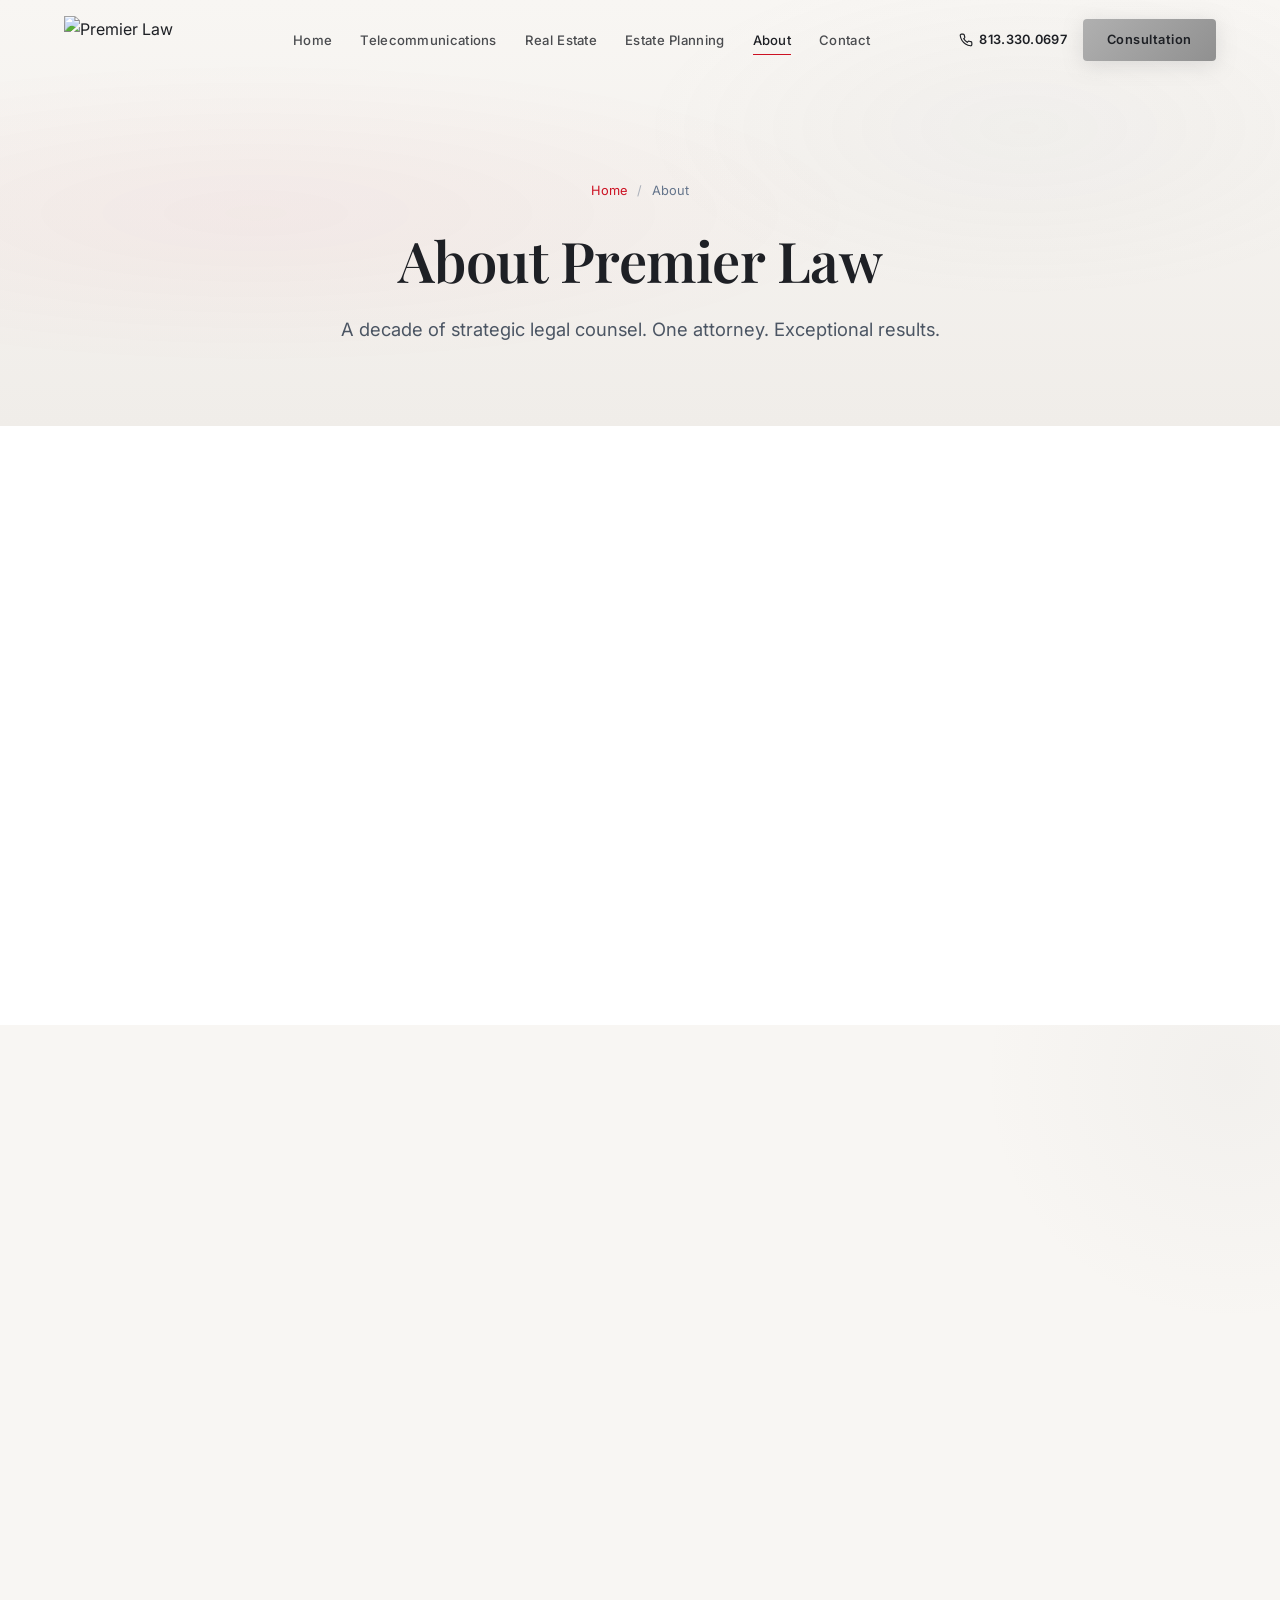
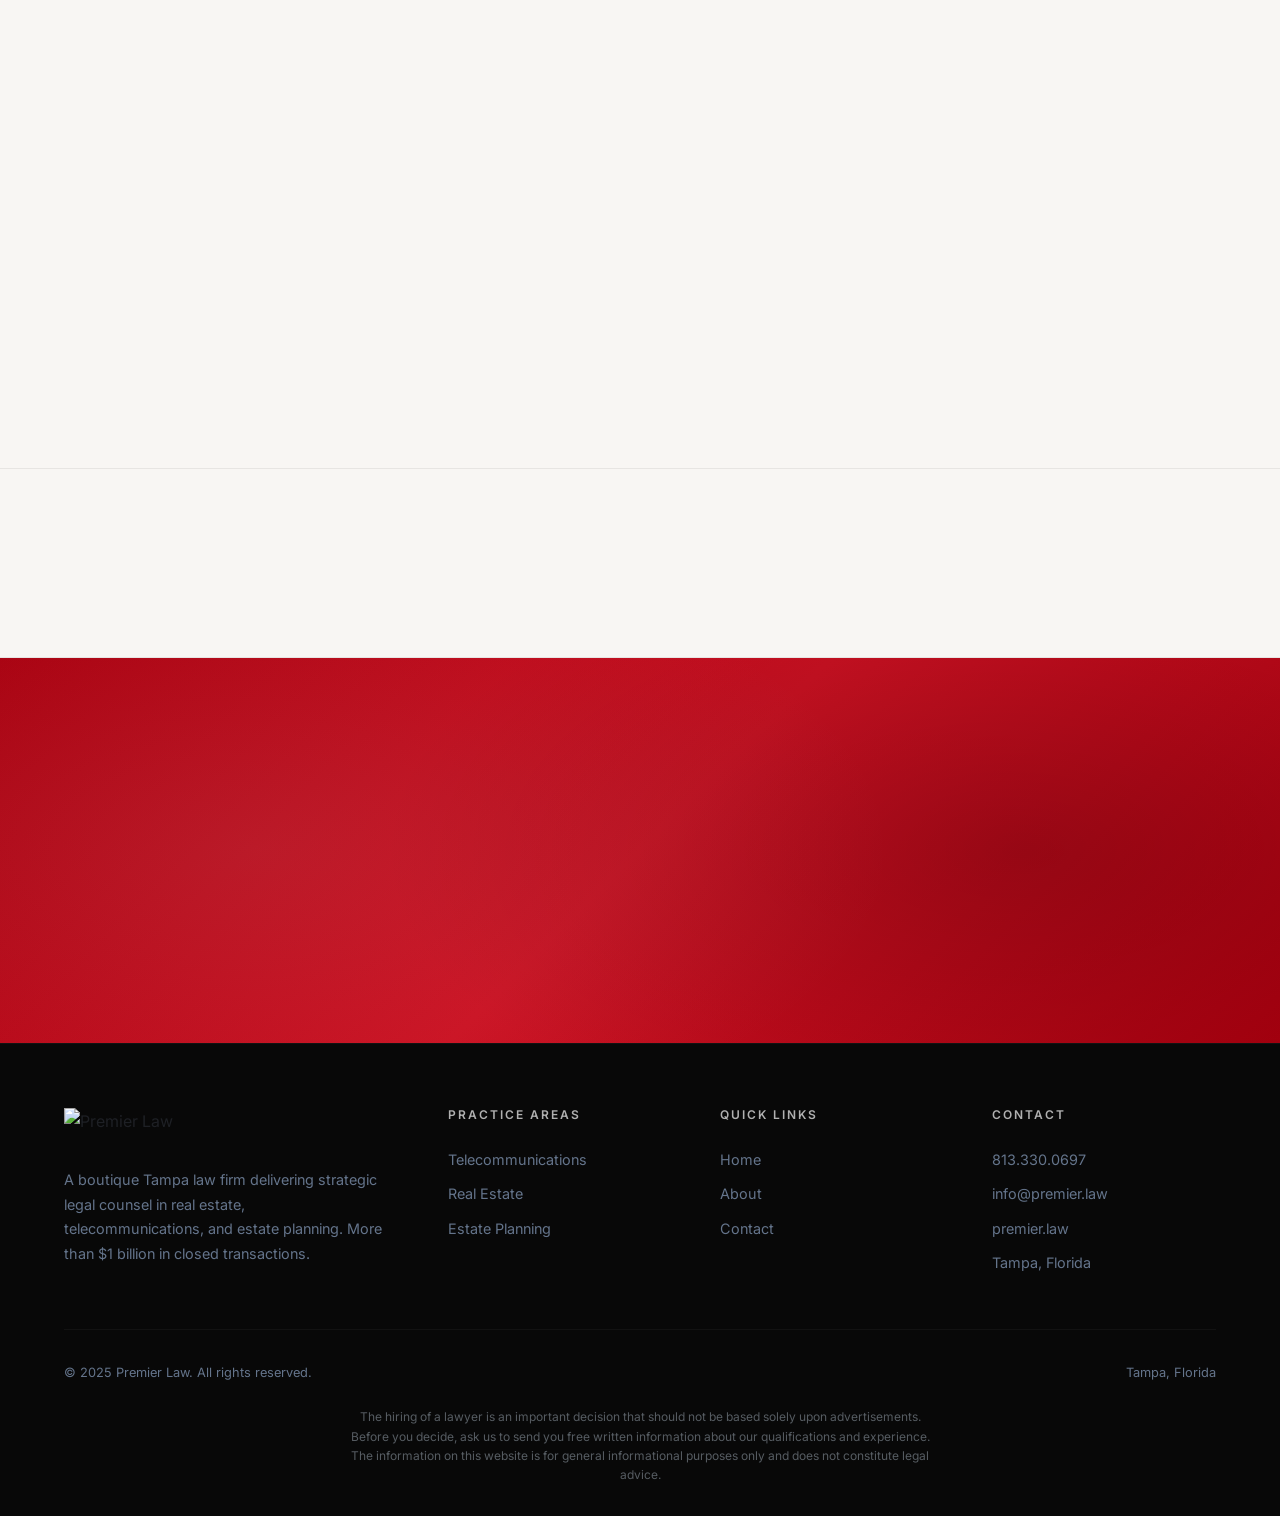
==== about.html @ 0a39a59e "Fix logo transparency + mobile optimization - Swap header logo to transparent PNG (premier-law-locku" ====
<!DOCTYPE html>
<html lang="en" class="no-js">
<head>
<meta charset="UTF-8">
<meta name="viewport" content="width=device-width, initial-scale=1.0">
<title>About Premier Law | Derek A. Carrillo, Tampa Attorney</title>
<meta name="description" content="Learn about Premier Law and founder Derek A. Carrillo. Founded in 2015, the boutique Tampa law firm has guided $1B+ in closed transactions in real estate, telecom, and estate planning.">
<meta name="keywords" content="Derek Carrillo attorney, Premier Law, Tampa law firm, about Premier Law, telecom attorney Florida, real estate lawyer Tampa">
<meta name="author" content="Premier Law">
<meta property="og:title" content="About Premier Law | Derek A. Carrillo">
<meta property="og:description" content="Learn about Premier Law and founder Derek A. Carrillo. Founded in 2015, the boutique Tampa law firm has guided $1B+ in closed transactions.">
<meta property="og:image" content="assets/premier-law-lockup-white.png">
<meta property="og:url" content="https://premier.law/about">
<meta property="og:type" content="website">
<meta name="twitter:card" content="summary_large_image">
<link rel="canonical" href="https://premier.law/about">

<script type="application/ld+json">
{
  "@context": "https://schema.org",
  "@type": "Person",
  "name": "Derek A. Carrillo",
  "jobTitle": "Founder & CEO",
  "worksFor": {
    "@type": "LegalService",
    "name": "Premier Law"
  },
  "knowsAbout": ["Real Estate Law", "Telecommunications Law", "Estate Planning"],
  "address": {
    "@type": "PostalAddress",
    "addressLocality": "Tampa",
    "addressRegion": "FL"
  }
}
</script>

<script type="application/ld+json">
{
  "@context": "https://schema.org",
  "@type": ["Attorney", "LegalService"],
  "name": "Premier Law",
  "founder": {
    "@type": "Person",
    "name": "Derek A. Carrillo",
    "jobTitle": "Founder & CEO"
  },
  "foundingDate": "2015",
  "url": "https://premier.law",
  "telephone": "+1-813-330-0697",
  "email": "info@premier.law",
  "address": {
    "@type": "PostalAddress",
    "addressLocality": "Tampa",
    "addressRegion": "FL",
    "postalCode": "33602",
    "addressCountry": "US"
  },
  "description": "Boutique Tampa law firm specializing in real estate, telecommunications, and estate planning with $1B+ in closed transactions.",
  "knowsAbout": ["Real Estate Law", "Telecommunications Law", "Estate Planning"],
  "image": "assets/premier-law-lockup-white.png"
}
</script>

<script type="application/ld+json">
{
  "@context": "https://schema.org",
  "@type": "BreadcrumbList",
  "itemListElement": [
    {
      "@type": "ListItem",
      "position": 1,
      "name": "Home",
      "item": "https://premier.law"
    },
    {
      "@type": "ListItem",
      "position": 2,
      "name": "About",
      "item": "https://premier.law/about"
    }
  ]
}
</script>

<link rel="preconnect" href="https://fonts.googleapis.com">
<link rel="preconnect" href="https://fonts.gstatic.com" crossorigin>
<link href="https://fonts.googleapis.com/css2?family=Playfair+Display:ital,wght@0,400;0,500;0,600;0,700;0,800;1,400;1,500&family=Inter:wght@300;400;500;600;700&display=swap" rel="stylesheet">

<link rel="stylesheet" href="styles.css">

<noscript><style>.reveal { opacity: 1; transform: none; }</style></noscript>
</head>

<body>
<script>document.documentElement.classList.remove('no-js');</script>

<!-- ============================================
     HEADER
     ============================================ -->
<header class="header" id="header">
  <div class="header-inner">
    <a href="index.html" class="header-logo" aria-label="Premier Law Home">
      <img src="assets/premier-law-lockup-white.png" alt="Premier Law" width="140" height="48" class="logo-white"><img src="assets/premier-law-lockup-dark.png" alt="Premier Law" width="140" height="48" class="logo-dark">
    </a>
    <nav class="nav-links" aria-label="Main navigation">
      <a href="index.html">Home</a>
      <a href="telecommunications.html">Telecommunications</a>
      <a href="real-estate.html">Real Estate</a>
      <a href="estate-planning.html">Estate Planning</a>
      <a href="about.html" class="active">About</a>
      <a href="contact.html">Contact</a>
    </nav>
    <div class="header-cta">
      <a href="tel:8133300697" class="header-phone" aria-label="Call 813-330-0697">
        <svg viewBox="0 0 24 24" fill="none" stroke="currentColor" stroke-width="2" stroke-linecap="round" stroke-linejoin="round"><path d="M22 16.92v3a2 2 0 0 1-2.18 2 19.79 19.79 0 0 1-8.63-3.07 19.5 19.5 0 0 1-6-6 19.79 19.79 0 0 1-3.07-8.67A2 2 0 0 1 4.11 2h3a2 2 0 0 1 2 1.72c.127.96.361 1.903.7 2.81a2 2 0 0 1-.45 2.11L8.09 9.91a16 16 0 0 0 6 6l1.27-1.27a2 2 0 0 1 2.11-.45c.907.339 1.85.573 2.81.7A2 2 0 0 1 22 16.92z"/></svg>
        813.330.0697
      </a>
      <a href="contact.html" class="btn btn-primary">Consultation</a>
    </div>
    <button class="hamburger" id="hamburger" aria-label="Open menu" aria-expanded="false">
      <span></span>
      <span></span>
      <span></span>
    </button>
  </div>
</header>

<!-- Mobile Menu -->
<div class="mobile-menu" id="mobileMenu" aria-hidden="true">
  <a href="index.html">Home</a>
  <a href="telecommunications.html">Telecommunications</a>
  <a href="real-estate.html">Real Estate</a>
  <a href="estate-planning.html">Estate Planning</a>
  <a href="about.html">About</a>
  <a href="contact.html">Contact</a>
  <a href="tel:8133300697" class="mobile-phone">813.330.0697</a>
  <a href="contact.html" class="btn btn-primary" style="margin-top: 8px;">Schedule a Consultation</a>
</div>

<!-- ============================================
     PAGE HERO
     ============================================ -->
<section class="page-hero">
  <div class="container">
    <nav class="breadcrumb" aria-label="Breadcrumb">
      <a href="index.html">Home</a>
      <span class="sep">/</span>
      <span class="current">About</span>
    </nav>
    <h1>About Premier Law</h1>
    <p class="hero-subtitle">A decade of strategic legal counsel. One attorney. Exceptional results.</p>
  </div>
</section>

<!-- ============================================
     FIRM STORY
     ============================================ -->
<section class="content-section content-section--dark">
  <div class="container">
    <div class="content-text content-text--dark reveal">
      <p class="section-label">Our History</p>
      <h2>Our Story</h2>
      <p>Founded in 2015, Premier Law has spent the last decade helping clients across Florida navigate complex legal and transactional matters with clarity and confidence.</p>
      <p>The firm was built on a simple principle: every client deserves direct access to experienced legal counsel. At Premier Law, clients receive senior-level attention and clear communication &mdash; our legal assistant is your primary point of contact, ensuring nothing falls through the cracks.</p>
      <p>Over ten years, this approach has earned the firm a reputation for being practical, strategic, and deal-focused. With more than $1 billion in closed transactions, Premier Law has become a trusted partner for property owners, developers, telecom companies, and families throughout Florida and across the country.</p>
    </div>
  </div>
</section>

<!-- ============================================
     DEREK BIO
     ============================================ -->
<section class="about" id="derek-bio">
  <div class="container">
    <div class="about-grid">
      <div class="about-image-wrapper reveal">
        <div class="about-image">
          <img src="assets/Derek-Carrillo.jpg" alt="Derek A. Carrillo, Founder and CEO of Premier Law" width="500" height="600" loading="lazy">
          <div class="about-image-badge">
            <div class="badge-value">$1B+</div>
            <div class="badge-label">Closed Transactions</div>
          </div>
        </div>
      </div>

      <div class="about-content reveal reveal-delay-1">
        <p class="section-label">Founder &amp; CEO</p>
        <h2 class="section-heading">Derek A. Carrillo</h2>
        <p class="about-text">Derek A. Carrillo founded Premier Law in 2015 after working as a telecommunications industry attorney, where he gained firsthand experience negotiating broadband, wireless, and infrastructure deals. That real-world industry knowledge sets him apart from general-practice attorneys.</p>
        <p class="about-text">Today, Derek represents clients in three focused practice areas &mdash; telecommunications, real estate, and estate planning &mdash; bringing the same deal-focused precision to every engagement. His 11+ years of combined legal and business experience translate to practical advice, efficient transactions, and outcomes that protect client interests.</p>
        <p class="about-text">Derek founded Premier Law to deliver the senior-level attention of a large firm with the accessibility of a boutique practice. Clients benefit from direct access to experienced counsel, with our legal assistant serving as the primary point of contact to ensure responsive communication and seamless handling of every matter.</p>

        <div class="credentials-grid">
          <div class="credential-item">
            <h4>Education</h4>
            <p>J.D., Accredited Law School</p>
          </div>
          <div class="credential-item">
            <h4>Bar Admissions</h4>
            <p>Florida &bull; New York &bull; New Mexico &bull; District of Columbia</p>
          </div>
          <div class="credential-item">
            <h4>Focus Areas</h4>
            <p>Telecommunications, Real Estate, Estate Planning</p>
          </div>
          <div class="credential-item">
            <h4>Experience</h4>
            <p>11+ Years Legal &amp; Business Experience</p>
          </div>
        </div>
      </div>
    </div>
  </div>
</section>

<!-- ============================================
     FIRM VALUES / THE PREMIER DIFFERENCE
     ============================================ -->
<section class="content-section content-section--alt">
  <div class="container">
    <div class="why-header">
      <p class="section-label reveal">What Sets Us Apart</p>
      <h2 class="section-heading reveal reveal-delay-1">The Premier Difference</h2>
      <p class="section-subtext reveal reveal-delay-2">More than a law firm &mdash; a strategic partner invested in your success.</p>
    </div>

    <div class="why-grid">
      <div class="why-card reveal">
        <div class="why-icon">
          <svg viewBox="0 0 24 24" fill="none" stroke="currentColor" stroke-width="2" stroke-linecap="round" stroke-linejoin="round"><circle cx="12" cy="12" r="10"/><polyline points="12 6 12 12 16 14"/></svg>
        </div>
        <div>
          <h3>Deal-Focused Approach</h3>
          <p>Practical, strategic guidance that keeps transactions moving forward. We focus on solutions, not obstacles, to get deals done efficiently.</p>
        </div>
      </div>

      <div class="why-card reveal reveal-delay-1">
        <div class="why-icon">
          <svg viewBox="0 0 24 24" fill="none" stroke="currentColor" stroke-width="2" stroke-linecap="round" stroke-linejoin="round"><path d="M2 3h6a4 4 0 0 1 4 4v14a3 3 0 0 0-3-3H2z"/><path d="M22 3h-6a4 4 0 0 0-4 4v14a3 3 0 0 1 3-3h7z"/></svg>
        </div>
        <div>
          <h3>Industry Insider Knowledge</h3>
          <p>Founded by a former telecom industry attorney, Premier Law brings real-world, hands-on deal experience that translates to better outcomes and smarter strategy across all practice areas.</p>
        </div>
      </div>

      <div class="why-card reveal reveal-delay-2">
        <div class="why-icon">
          <svg viewBox="0 0 24 24" fill="none" stroke="currentColor" stroke-width="2" stroke-linecap="round" stroke-linejoin="round"><path d="M20 21v-2a4 4 0 0 0-4-4H8a4 4 0 0 0-4 4v2"/><circle cx="12" cy="7" r="4"/></svg>
        </div>
        <div>
          <h3>Boutique Attention</h3>
          <p>Clients receive direct access to senior-level counsel and responsive communication through our dedicated legal team. Your matter never gets lost in a queue or handed to someone unfamiliar with your situation.</p>
        </div>
      </div>

      <div class="why-card reveal reveal-delay-3">
        <div class="why-icon">
          <svg viewBox="0 0 24 24" fill="none" stroke="currentColor" stroke-width="2" stroke-linecap="round" stroke-linejoin="round"><polyline points="22 12 18 12 15 21 9 3 6 12 2 12"/></svg>
        </div>
        <div>
          <h3>Proven Track Record</h3>
          <p>$1B+ in closed transactions across the country. A decade of results that speak for themselves and a reputation built on getting deals done.</p>
        </div>
      </div>
    </div>
  </div>
</section>

<!-- ============================================
     ATTORNEYS KEY TITLE
     ============================================ -->
<section class="content-section content-section--light">
  <div class="container">
    <div class="content-text content-text--light reveal">
      <p class="section-label">Recommended Title Partner</p>
      <h2>Attorneys Key Title</h2>
      <p>For clients with real estate transaction needs, Premier Law works alongside Attorneys Key Title &mdash; a trusted Florida title provider with experience in both residential and commercial closings.</p>
      <p>Attorneys Key Title provides title searches, title insurance, escrow services, and full closing coordination. This relationship gives Premier Law clients the option of a seamless, end-to-end experience from contract negotiation through final recording.</p>
      <p><a href="real-estate.html" class="btn btn-crimson">Learn More About Our Real Estate Services</a></p>
    </div>
  </div>
</section>

<!-- ============================================
     STATS BAND
     ============================================ -->
<section class="stats-band">
  <div class="container">
    <div class="stats-band-inner reveal">
      <div class="stats-band-item">
        <div class="stats-band-value">2015</div>
        <div class="stats-band-label">Founded</div>
      </div>
      <div class="stats-band-item">
        <div class="stats-band-value">$1B+</div>
        <div class="stats-band-label">Transactions</div>
      </div>
      <div class="stats-band-item">
        <div class="stats-band-value">11+</div>
        <div class="stats-band-label">Years Experience</div>
      </div>
      <div class="stats-band-item">
        <div class="stats-band-value">Nationwide</div>
        <div class="stats-band-label">Reach</div>
      </div>
    </div>
  </div>
</section>

<!-- ============================================
     CTA BAND
     ============================================ -->
<section class="cta-band">
  <div class="container">
    <div class="cta-band-content reveal">
      <h2>Ready to Work With Us?</h2>
      <p>Schedule a consultation and experience the Premier Law difference.</p>
      <a href="contact.html" class="btn btn-primary">Schedule a Consultation</a>
    </div>
  </div>
</section>

<!-- ============================================
     FOOTER
     ============================================ -->
<footer class="footer">
  <div class="container">
    <div class="footer-grid">
      <div class="footer-brand">
        <img src="assets/premier-law-lockup-white.png" alt="Premier Law" width="130" height="44" loading="lazy">
        <p>A boutique Tampa law firm delivering strategic legal counsel in real estate, telecommunications, and estate planning. More than $1 billion in closed transactions.</p>
      </div>
      <div class="footer-col">
        <h4>Practice Areas</h4>
        <a href="telecommunications.html">Telecommunications</a>
        <a href="real-estate.html">Real Estate</a>
        <a href="estate-planning.html">Estate Planning</a>
      </div>
      <div class="footer-col">
        <h4>Quick Links</h4>
        <a href="index.html">Home</a>
        <a href="about.html">About</a>
        <a href="contact.html">Contact</a>
      </div>
      <div class="footer-col">
        <h4>Contact</h4>
        <a href="tel:8133300697">813.330.0697</a>
        <a href="mailto:info@premier.law">info@premier.law</a>
        <a href="https://premier.law" target="_blank" rel="noopener">premier.law</a>
        <a>Tampa, Florida</a>
      </div>
    </div>

    <div class="footer-bottom">
      <p>&copy; 2025 Premier Law. All rights reserved.</p>
      <p>Tampa, Florida</p>
    </div>

    <p class="footer-disclaimer">The hiring of a lawyer is an important decision that should not be based solely upon advertisements. Before you decide, ask us to send you free written information about our qualifications and experience. The information on this website is for general informational purposes only and does not constitute legal advice.</p>
  </div>
</footer>

<script src="main.js"></script>
</body>
</html>
---- styles.css ----
/* ============================================
   CSS CUSTOM PROPERTIES
   ============================================ */
:root {
  --navy-deep: #080808;
  --navy: #0f0f0f;
  --navy-light: #181818;
  --navy-mid: #202020;
  --charcoal: #272727;
  --crimson: #cc1122;
  --crimson-dark: #aa000f;
  --crimson-light: #e01f30;
  --gold: #b0b0b0;
  --gold-light: #cccccc;
  --gold-dark: #909090;
  --off-white: #f8f6f3;
  --warm-gray: #e8e4df;
  --text-light: #c9d1d9;
  --text-muted: #64748b;
  --text-dark: #1e2025;
  --text-dark-secondary: #4b5563;
  --white: #ffffff;
  --font-heading: 'Playfair Display', Georgia, 'Times New Roman', serif;
  --font-body: 'Inter', -apple-system, BlinkMacSystemFont, 'Segoe UI', sans-serif;
  --transition-smooth: cubic-bezier(0.4, 0, 0.2, 1);
  --shadow-card: 0 2px 16px rgba(0,0,0,0.08);
  --shadow-card-hover: 0 8px 32px rgba(0,0,0,0.14);
  --shadow-dark: 0 4px 32px rgba(0,0,0,0.12);
  --border-radius: 4px;
  --max-width: 1200px;
  --header-height: 80px;
}

/* ============================================
   RESET & BASE
   ============================================ */
*, *::before, *::after {
  margin: 0;
  padding: 0;
  box-sizing: border-box;
}

html {
  scroll-behavior: smooth;
  scroll-padding-top: var(--header-height);
  font-size: 16px;
  -webkit-font-smoothing: antialiased;
  -moz-osx-font-smoothing: grayscale;
}

body {
  font-family: var(--font-body);
  color: var(--text-dark);
  background: var(--white);
  line-height: 1.7;
  overflow-x: hidden;
}

img {
  max-width: 100%;
  height: auto;
  display: block;
}

a {
  color: inherit;
  text-decoration: none;
}

ul { list-style: none; }

h1, h2, h3, h4, h5, h6 {
  font-family: var(--font-heading);
  font-weight: 600;
  line-height: 1.2;
}

::selection {
  background: var(--crimson);
  color: var(--white);
}

/* ============================================
   UTILITY CLASSES
   ============================================ */
.container {
  width: 100%;
  max-width: var(--max-width);
  margin: 0 auto;
  padding: 0 24px;
}

.section-label {
  font-family: var(--font-body);
  font-size: 0.75rem;
  font-weight: 600;
  letter-spacing: 3px;
  text-transform: uppercase;
  color: var(--gold-dark);
  margin-bottom: 16px;
  display: flex;
  align-items: center;
  gap: 12px;
}

.section-label::before {
  content: '';
  display: inline-block;
  width: 32px;
  height: 1px;
  background: var(--gold-dark);
}

.section-heading {
  font-size: clamp(2rem, 4vw, 3rem);
  margin-bottom: 20px;
  letter-spacing: -0.5px;
  color: var(--text-dark);
}

.section-heading--dark {
  color: var(--text-dark);
}

.section-subtext {
  font-size: 1.1rem;
  color: var(--text-muted);
  max-width: 600px;
  line-height: 1.8;
}

.section-subtext--dark {
  color: var(--text-dark-secondary);
}

/* Fade-in animation classes */
.reveal {
  opacity: 0;
  transform: translateY(40px);
  transition: opacity 0.8s var(--transition-smooth), transform 0.8s var(--transition-smooth);
}

.reveal.revealed {
  opacity: 1;
  transform: translateY(0);
}

.reveal-delay-1 { transition-delay: 0.1s; }
.reveal-delay-2 { transition-delay: 0.2s; }
.reveal-delay-3 { transition-delay: 0.3s; }
.reveal-delay-4 { transition-delay: 0.4s; }

/* ============================================
   BUTTONS
   ============================================ */
.btn {
  display: inline-flex;
  align-items: center;
  gap: 8px;
  padding: 14px 32px;
  font-family: var(--font-body);
  font-size: 0.9rem;
  font-weight: 600;
  letter-spacing: 0.5px;
  border: none;
  border-radius: var(--border-radius);
  cursor: pointer;
  transition: all 0.35s var(--transition-smooth);
  text-decoration: none;
  white-space: nowrap;
}

.btn-primary {
  background: linear-gradient(135deg, var(--gold), var(--gold-dark));
  color: var(--text-dark);
  box-shadow: 0 4px 20px rgba(144, 144, 144, 0.25);
}

.btn-primary:hover {
  background: linear-gradient(135deg, var(--gold-light), var(--gold));
  box-shadow: 0 6px 30px rgba(144, 144, 144, 0.35);
  transform: translateY(-2px);
}

.btn-ghost {
  background: transparent;
  color: var(--text-dark);
  border: 1px solid rgba(30, 32, 37, 0.3);
}

.btn-ghost:hover {
  border-color: var(--text-dark);
  background: rgba(0,0,0,0.05);
  transform: translateY(-2px);
}

.btn-crimson {
  background: var(--crimson);
  color: var(--white);
  box-shadow: 0 4px 20px rgba(204, 17, 34, 0.3);
}

.btn-crimson:hover {
  background: var(--crimson-light);
  box-shadow: 0 6px 30px rgba(204, 17, 34, 0.45);
  transform: translateY(-2px);
}

.btn-outline-gold {
  background: transparent;
  color: var(--gold-dark);
  border: 1px solid var(--gold);
}

.btn-outline-gold:hover {
  background: var(--gold);
  color: var(--text-dark);
  transform: translateY(-2px);
}

/* ============================================
   HEADER / NAVIGATION
   ============================================ */
.header {
  position: fixed;
  top: 0;
  left: 0;
  width: 100%;
  height: var(--header-height);
  z-index: 1000;
  transition: all 0.4s var(--transition-smooth);
  background: transparent;
}

.header.scrolled {
  background: rgba(255, 255, 255, 0.97);
  backdrop-filter: blur(20px);
  -webkit-backdrop-filter: blur(20px);
  box-shadow: 0 1px 0 rgba(0,0,0,0.08), 0 4px 20px rgba(0,0,0,0.06);
}

.header-inner {
  max-width: var(--max-width);
  margin: 0 auto;
  padding: 0 24px;
  height: 100%;
  display: flex;
  align-items: center;
  justify-content: space-between;
}

.header-logo img {
  height: 48px;
  width: auto;
  transition: opacity 0.3s;
}

.header-logo .logo-white {
  display: block;
}

.header-logo .logo-dark {
  display: none;
}

.header.scrolled .header-logo .logo-white {
  display: none;
}

.header.scrolled .header-logo .logo-dark {
  display: block;
}

.header-logo:hover img {
  opacity: 0.85;
}

.nav-links {
  display: flex;
  align-items: center;
  gap: 28px;
}

.nav-links a {
  font-size: 0.82rem;
  font-weight: 500;
  letter-spacing: 0.3px;
  color: rgba(30, 32, 37, 0.8);
  transition: color 0.3s;
  position: relative;
  white-space: nowrap;
}

.nav-links a::after {
  content: '';
  position: absolute;
  bottom: -4px;
  left: 0;
  width: 0;
  height: 1px;
  background: var(--crimson);
  transition: width 0.3s var(--transition-smooth);
}

.nav-links a:hover {
  color: var(--text-dark);
}

.nav-links a:hover::after {
  width: 100%;
}

/* Active nav link for current page */
.nav-links a.active { color: var(--text-dark); }
.nav-links a.active::after { width: 100%; background: var(--crimson); }

.header-cta {
  display: flex;
  align-items: center;
  gap: 16px;
  flex-shrink: 0;
}

.header-phone {
  font-size: 0.8rem;
  font-weight: 600;
  color: var(--text-dark);
  letter-spacing: 0.3px;
  display: flex;
  align-items: center;
  gap: 6px;
  white-space: nowrap;
}

.header-phone svg {
  width: 14px;
  height: 14px;
}

.header-cta .btn {
  padding: 10px 24px;
  font-size: 0.8rem;
}

/* Mobile hamburger */
.hamburger {
  display: none;
  flex-direction: column;
  gap: 5px;
  cursor: pointer;
  padding: 8px;
  z-index: 1001;
  background: none;
  border: none;
}

.hamburger span {
  display: block;
  width: 24px;
  height: 2px;
  background: var(--text-dark);
  transition: all 0.3s var(--transition-smooth);
  transform-origin: center;
}

.hamburger.active span:nth-child(1) {
  transform: rotate(45deg) translate(5px, 5px);
}

.hamburger.active span:nth-child(2) {
  opacity: 0;
}

.hamburger.active span:nth-child(3) {
  transform: rotate(-45deg) translate(5px, -5px);
}

/* Mobile menu */
.mobile-menu {
  display: none;
  position: fixed;
  top: 0;
  left: 0;
  width: 100%;
  height: 100vh;
  height: 100dvh;
  background: rgba(255, 255, 255, 0.98);
  backdrop-filter: blur(30px);
  -webkit-backdrop-filter: blur(30px);
  z-index: 999;
  flex-direction: column;
  justify-content: center;
  align-items: center;
  gap: 32px;
  opacity: 0;
  transition: opacity 0.4s var(--transition-smooth);
}

.mobile-menu.open {
  display: flex;
  opacity: 1;
}

.mobile-menu a {
  font-family: var(--font-heading);
  font-size: 1.8rem;
  color: var(--text-dark);
  transition: color 0.3s;
}

.mobile-menu a:hover {
  color: var(--crimson);
}

.mobile-menu .mobile-phone {
  font-family: var(--font-body);
  font-size: 1rem;
  color: var(--crimson);
  margin-top: 24px;
  letter-spacing: 1px;
}

/* ============================================
   HERO SECTION
   ============================================ */
.hero {
  position: relative;
  min-height: 100vh;
  display: flex;
  align-items: center;
  justify-content: center;
  overflow: hidden;
  background: var(--off-white);
}

.hero-bg {
  position: absolute;
  inset: 0;
  z-index: 0;
}

/* Light cinematic gradient background */
.hero-bg::before {
  content: '';
  position: absolute;
  inset: 0;
  background:
    radial-gradient(ellipse 80% 60% at 20% 50%, rgba(204, 17, 34, 0.05) 0%, transparent 60%),
    radial-gradient(ellipse 60% 80% at 80% 30%, rgba(144, 144, 144, 0.06) 0%, transparent 50%),
    radial-gradient(ellipse 100% 100% at 50% 100%, rgba(232, 228, 223, 1) 0%, transparent 50%),
    linear-gradient(180deg, var(--off-white) 0%, #f0ede9 50%, var(--off-white) 100%);
}

/* Subtle grid pattern */
.hero-bg::after {
  content: '';
  position: absolute;
  inset: 0;
  background-image:
    linear-gradient(rgba(0,0,0,0.025) 1px, transparent 1px),
    linear-gradient(90deg, rgba(0,0,0,0.025) 1px, transparent 1px);
  background-size: 80px 80px;
  mask-image: radial-gradient(ellipse 70% 70% at 50% 50%, black, transparent);
  -webkit-mask-image: radial-gradient(ellipse 70% 70% at 50% 50%, black, transparent);
}

/* Animated gradient orb */
.hero-orb {
  position: absolute;
  width: 600px;
  height: 600px;
  border-radius: 50%;
  filter: blur(120px);
  opacity: 0.1;
  animation: orbFloat 20s ease-in-out infinite;
  z-index: 0;
}

.hero-orb--1 {
  background: var(--crimson);
  top: 10%;
  left: 10%;
}

.hero-orb--2 {
  background: var(--gold-dark);
  bottom: 10%;
  right: 10%;
  animation-delay: -10s;
  opacity: 0.07;
}

@keyframes orbFloat {
  0%, 100% { transform: translate(0, 0) scale(1); }
  33% { transform: translate(30px, -20px) scale(1.05); }
  66% { transform: translate(-20px, 20px) scale(0.95); }
}

.hero-content {
  position: relative;
  z-index: 1;
  text-align: center;
  max-width: 860px;
  padding: 0 24px;
}

.hero-label {
  font-family: var(--font-body);
  font-size: 0.75rem;
  font-weight: 600;
  letter-spacing: 4px;
  text-transform: uppercase;
  color: var(--text-muted);
  margin-bottom: 28px;
  opacity: 0;
  animation: fadeUp 0.8s 0.3s var(--transition-smooth) forwards;
}

.hero-heading {
  font-size: clamp(2.4rem, 5.5vw, 4rem);
  font-weight: 700;
  color: var(--text-dark);
  line-height: 1.15;
  margin-bottom: 28px;
  letter-spacing: -1px;
  opacity: 0;
  animation: fadeUp 0.8s 0.5s var(--transition-smooth) forwards;
}

.hero-heading em {
  font-style: italic;
  color: var(--crimson);
}

.hero-subtext {
  font-size: clamp(1rem, 1.8vw, 1.2rem);
  color: var(--text-dark-secondary);
  max-width: 640px;
  margin: 0 auto 40px;
  line-height: 1.8;
  opacity: 0;
  animation: fadeUp 0.8s 0.7s var(--transition-smooth) forwards;
}

.hero-buttons {
  display: flex;
  gap: 16px;
  justify-content: center;
  flex-wrap: wrap;
  opacity: 0;
  animation: fadeUp 0.8s 0.9s var(--transition-smooth) forwards;
}

@keyframes fadeUp {
  from { opacity: 0; transform: translateY(30px); }
  to { opacity: 1; transform: translateY(0); }
}

/* Trust bar */
.trust-bar {
  position: relative;
  z-index: 1;
  margin-top: 80px;
  opacity: 0;
  animation: fadeUp 0.8s 1.1s var(--transition-smooth) forwards;
}

.trust-bar-inner {
  display: flex;
  justify-content: center;
  gap: 48px;
  flex-wrap: wrap;
  padding: 32px 0;
  border-top: 1px solid rgba(0,0,0,0.10);
}

.trust-item {
  text-align: center;
}

.trust-item-value {
  font-family: var(--font-heading);
  font-size: 1.4rem;
  font-weight: 700;
  color: var(--text-dark);
  margin-bottom: 4px;
}

.trust-item-label {
  font-size: 0.75rem;
  color: var(--text-muted);
  letter-spacing: 1px;
  text-transform: uppercase;
  font-weight: 500;
}

/* Scroll indicator */
.scroll-indicator {
  position: absolute;
  bottom: 32px;
  left: 50%;
  transform: translateX(-50%);
  z-index: 1;
  display: flex;
  flex-direction: column;
  align-items: center;
  gap: 8px;
  opacity: 0;
  animation: fadeUp 0.8s 1.3s var(--transition-smooth) forwards;
}

.scroll-indicator span {
  font-size: 0.65rem;
  letter-spacing: 2px;
  text-transform: uppercase;
  color: var(--text-muted);
}

.scroll-line {
  width: 1px;
  height: 40px;
  background: linear-gradient(to bottom, var(--crimson), transparent);
  animation: scrollPulse 2s ease-in-out infinite;
}

@keyframes scrollPulse {
  0%, 100% { opacity: 1; transform: scaleY(1); }
  50% { opacity: 0.4; transform: scaleY(0.6); }
}

/* ============================================
   PRACTICE AREAS OVERVIEW
   ============================================ */
.practice-overview {
  padding: 120px 0;
  background: var(--white);
  position: relative;
}

.practice-overview::before {
  content: '';
  position: absolute;
  top: 0;
  left: 0;
  right: 0;
  height: 1px;
  background: linear-gradient(90deg, transparent, rgba(0,0,0,0.08), transparent);
}

.practice-overview-header {
  text-align: center;
  margin-bottom: 72px;
}

.practice-overview-header .section-subtext {
  margin: 0 auto;
}

.practice-cards {
  display: grid;
  grid-template-columns: repeat(3, 1fr);
  gap: 32px;
}

.practice-card {
  background: var(--white);
  border: 1px solid rgba(0,0,0,0.08);
  border-radius: 8px;
  padding: 48px 36px;
  transition: all 0.5s var(--transition-smooth);
  position: relative;
  overflow: hidden;
  box-shadow: var(--shadow-card);
}

.practice-card::before {
  content: '';
  position: absolute;
  top: 0;
  left: 0;
  right: 0;
  height: 2px;
  background: linear-gradient(90deg, var(--crimson), var(--gold));
  opacity: 0;
  transition: opacity 0.4s;
}

.practice-card:hover {
  transform: translateY(-8px);
  border-color: rgba(0,0,0,0.14);
  box-shadow: var(--shadow-card-hover);
}

.practice-card:hover::before {
  opacity: 1;
}

.practice-card-icon {
  width: 56px;
  height: 56px;
  margin-bottom: 28px;
  color: var(--crimson);
}

.practice-card h3 {
  font-size: 1.4rem;
  color: var(--text-dark);
  margin-bottom: 16px;
}

.practice-card p {
  color: var(--text-dark-secondary);
  font-size: 0.95rem;
  line-height: 1.7;
  margin-bottom: 24px;
}

.practice-card-link {
  font-size: 0.85rem;
  font-weight: 600;
  color: var(--crimson);
  display: inline-flex;
  align-items: center;
  gap: 8px;
  transition: gap 0.3s;
}

.practice-card-link:hover {
  gap: 14px;
}

.practice-card-link svg {
  width: 16px;
  height: 16px;
  transition: transform 0.3s;
}

.practice-card:hover .practice-card-link svg {
  transform: translateX(4px);
}

/* ============================================
   ABOUT / BIO SECTION
   ============================================ */
.about {
  padding: 120px 0;
  background: var(--off-white);
  color: var(--text-dark);
  position: relative;
  overflow: hidden;
}

.about::before {
  content: '';
  position: absolute;
  top: -200px;
  right: -200px;
  width: 500px;
  height: 500px;
  border-radius: 50%;
  background: radial-gradient(circle, rgba(144, 144, 144, 0.06), transparent 70%);
}

.about-grid {
  display: grid;
  grid-template-columns: 1fr 1.2fr;
  gap: 80px;
  align-items: center;
}

.about-image-wrapper {
  position: relative;
}

.about-image-wrapper::before {
  content: '';
  position: absolute;
  top: -16px;
  left: -16px;
  right: 16px;
  bottom: 16px;
  border: 2px solid var(--gold);
  border-radius: 8px;
  z-index: 0;
}

.about-image {
  position: relative;
  z-index: 1;
  border-radius: 8px;
  overflow: hidden;
  box-shadow: var(--shadow-card-hover);
}

.about-image img {
  width: 100%;
  height: auto;
  display: block;
  filter: contrast(1.02) brightness(1.01);
}

.about-image-badge {
  position: absolute;
  bottom: 24px;
  right: -20px;
  background: var(--crimson);
  color: var(--white);
  padding: 16px 28px;
  border-radius: 4px;
  z-index: 2;
  box-shadow: var(--shadow-card);
}

.about-image-badge .badge-value {
  font-family: var(--font-heading);
  font-size: 1.8rem;
  font-weight: 700;
  line-height: 1;
}

.about-image-badge .badge-label {
  font-size: 0.7rem;
  text-transform: uppercase;
  letter-spacing: 1px;
  opacity: 0.9;
}

.about-content .section-label {
  color: var(--crimson);
}

.about-content .section-label::before {
  background: var(--crimson);
}

.about-content .section-heading {
  color: var(--text-dark);
}

.about-subtitle {
  font-family: var(--font-heading);
  font-size: 1.1rem;
  color: var(--crimson);
  font-style: italic;
  margin-bottom: 24px;
}

.about-text {
  color: var(--text-dark-secondary);
  font-size: 1.05rem;
  line-height: 1.85;
  margin-bottom: 32px;
}

.about-cta {
  margin-top: 32px;
}

.about-stats {
  display: grid;
  grid-template-columns: repeat(3, 1fr);
  gap: 24px;
  margin-top: 40px;
  padding-top: 40px;
  border-top: 1px solid rgba(0,0,0,0.08);
}

.about-stat-value {
  font-family: var(--font-heading);
  font-size: 2rem;
  font-weight: 700;
  color: var(--crimson);
  line-height: 1;
  margin-bottom: 4px;
}

.about-stat-label {
  font-size: 0.8rem;
  color: var(--text-dark-secondary);
  text-transform: uppercase;
  letter-spacing: 1px;
  font-weight: 500;
}

/* ============================================
   DETAILED PRACTICE AREAS
   ============================================ */
.detail-section {
  padding: 100px 0;
  position: relative;
}

.detail-section--dark {
  background: var(--white);
}

.detail-section--light {
  background: var(--off-white);
  color: var(--text-dark);
}

.detail-section--alt {
  background: var(--off-white);
}

/* Subtle accent line */
.detail-section--dark::before,
.detail-section--alt::before {
  content: '';
  position: absolute;
  top: 0;
  left: 0;
  right: 0;
  height: 1px;
  background: linear-gradient(90deg, transparent, rgba(0,0,0,0.07), transparent);
}

.detail-section--light::before {
  content: '';
  position: absolute;
  top: 0;
  left: 0;
  right: 0;
  height: 1px;
  background: linear-gradient(90deg, transparent, rgba(0,0,0,0.06), transparent);
}

.detail-grid {
  display: grid;
  grid-template-columns: 1fr 1fr;
  gap: 80px;
  align-items: start;
}

.detail-content h2 {
  font-size: clamp(1.8rem, 3.5vw, 2.5rem);
  margin-bottom: 24px;
  letter-spacing: -0.5px;
  color: var(--text-dark);
}

.detail-content--light h2 {
  color: var(--text-dark);
}

.detail-intro {
  font-size: 1.05rem;
  line-height: 1.8;
  margin-bottom: 20px;
}

.detail-intro--dark {
  color: var(--text-dark-secondary);
}

.detail-intro--light {
  color: var(--text-dark-secondary);
}

.services-list {
  margin-top: 32px;
}

.services-list h4 {
  font-family: var(--font-body);
  font-size: 0.8rem;
  font-weight: 600;
  letter-spacing: 2px;
  text-transform: uppercase;
  margin-bottom: 20px;
}

.services-list--dark h4 {
  color: var(--gold-dark);
}

.services-list--light h4 {
  color: var(--crimson);
}

.service-item {
  display: flex;
  gap: 14px;
  padding: 14px 0;
  border-bottom: 1px solid rgba(0,0,0,0.07);
  align-items: flex-start;
}

.detail-section--light .service-item {
  border-bottom-color: rgba(0,0,0,0.06);
}

.service-item svg {
  width: 18px;
  height: 18px;
  color: var(--crimson);
  flex-shrink: 0;
  margin-top: 3px;
}

.detail-section--light .service-item svg {
  color: var(--crimson);
}

.service-item span {
  font-size: 0.95rem;
}

.service-item--dark span {
  color: var(--text-dark-secondary);
}

.service-item--light span {
  color: var(--text-dark-secondary);
}

/* Detail visual side */
.detail-visual {
  position: relative;
}

.detail-feature-box {
  background: var(--white);
  border: 1px solid rgba(0,0,0,0.08);
  border-radius: 8px;
  padding: 40px;
  margin-bottom: 24px;
  transition: all 0.4s var(--transition-smooth);
  box-shadow: var(--shadow-card);
}

.detail-feature-box:hover {
  border-color: rgba(0,0,0,0.14);
  box-shadow: var(--shadow-card-hover);
  transform: translateY(-4px);
}

.detail-section--light .detail-feature-box {
  background: var(--white);
  border-color: rgba(0,0,0,0.08);
  box-shadow: var(--shadow-card);
}

.detail-section--light .detail-feature-box:hover {
  box-shadow: var(--shadow-card-hover);
  transform: translateY(-4px);
}

.feature-icon {
  width: 44px;
  height: 44px;
  border-radius: 8px;
  display: flex;
  align-items: center;
  justify-content: center;
  margin-bottom: 16px;
}

.feature-icon--gold {
  background: rgba(144, 144, 144, 0.12);
  color: var(--gold-dark);
}

.feature-icon--crimson {
  background: rgba(204, 17, 34, 0.08);
  color: var(--crimson);
}

.detail-feature-box h4 {
  font-family: var(--font-heading);
  font-size: 1.15rem;
  margin-bottom: 8px;
  color: var(--text-dark);
}

.detail-section--light .detail-feature-box h4 {
  color: var(--text-dark);
}

.detail-feature-box p {
  font-size: 0.9rem;
  line-height: 1.7;
}

.feature-box-text--dark {
  color: var(--text-dark-secondary);
}

.feature-box-text--light {
  color: var(--text-dark-secondary);
}

/* ============================================
   WHY PREMIER SECTION
   ============================================ */
.why-section {
  padding: 120px 0;
  background: var(--off-white);
  position: relative;
  overflow: hidden;
}

.why-section::before {
  content: '';
  position: absolute;
  top: 50%;
  left: 50%;
  transform: translate(-50%, -50%);
  width: 800px;
  height: 800px;
  border-radius: 50%;
  background: radial-gradient(circle, rgba(204, 17, 34, 0.025), transparent 60%);
}

.why-header {
  text-align: center;
  margin-bottom: 72px;
}

.why-header .section-subtext {
  margin: 0 auto;
}

.why-grid {
  display: grid;
  grid-template-columns: repeat(2, 1fr);
  gap: 32px;
}

.why-card {
  background: var(--white);
  border: 1px solid rgba(0,0,0,0.08);
  border-radius: 8px;
  padding: 44px 40px;
  display: flex;
  gap: 24px;
  transition: all 0.4s var(--transition-smooth);
  box-shadow: var(--shadow-card);
}

.why-card:hover {
  border-color: rgba(0,0,0,0.14);
  box-shadow: var(--shadow-card-hover);
  transform: translateY(-4px);
}

.why-icon {
  width: 52px;
  height: 52px;
  border-radius: 10px;
  background: rgba(204, 17, 34, 0.07);
  display: flex;
  align-items: center;
  justify-content: center;
  flex-shrink: 0;
  color: var(--crimson);
}

.why-icon svg {
  width: 24px;
  height: 24px;
}

.why-card h3 {
  font-size: 1.2rem;
  color: var(--text-dark);
  margin-bottom: 8px;
}

.why-card p {
  color: var(--text-dark-secondary);
  font-size: 0.9rem;
  line-height: 1.7;
}

/* ============================================
   CTA BAND
   ============================================ */
.cta-band {
  padding: 80px 0;
  background: linear-gradient(135deg, var(--crimson-dark) 0%, var(--crimson) 50%, var(--crimson-dark) 100%);
  text-align: center;
  position: relative;
  overflow: hidden;
}

.cta-band::before {
  content: '';
  position: absolute;
  inset: 0;
  background:
    radial-gradient(ellipse 50% 80% at 20% 50%, rgba(176, 176, 176, 0.1), transparent),
    radial-gradient(ellipse 50% 80% at 80% 50%, rgba(0,0,0,0.2), transparent);
}

.cta-band-content {
  position: relative;
  z-index: 1;
}

.cta-band h2 {
  font-size: clamp(1.8rem, 3.5vw, 2.8rem);
  color: var(--white);
  margin-bottom: 16px;
}

.cta-band p {
  font-size: 1.1rem;
  color: rgba(255,255,255,0.85);
  margin-bottom: 36px;
  max-width: 500px;
  margin-left: auto;
  margin-right: auto;
}

.cta-band .btn-primary {
  font-size: 1rem;
  padding: 16px 40px;
}

/* ============================================
   CONTACT SECTION
   ============================================ */
.contact {
  padding: 120px 0;
  background: var(--off-white);
  position: relative;
}

.contact::before {
  content: '';
  position: absolute;
  top: 0;
  left: 0;
  right: 0;
  height: 1px;
  background: linear-gradient(90deg, transparent, rgba(0,0,0,0.08), transparent);
}

.contact-header {
  text-align: center;
  margin-bottom: 72px;
}

.contact-header .section-subtext {
  margin: 0 auto;
}

.contact-grid {
  display: grid;
  grid-template-columns: 1.2fr 1fr;
  gap: 64px;
  align-items: start;
}

.contact-form {
  background: var(--white);
  border: 1px solid rgba(0,0,0,0.08);
  border-radius: 8px;
  padding: 48px;
  box-shadow: var(--shadow-card);
}

.form-row {
  display: grid;
  grid-template-columns: 1fr 1fr;
  gap: 20px;
}

.form-group {
  margin-bottom: 20px;
}

.form-group label {
  display: block;
  font-size: 0.8rem;
  font-weight: 600;
  letter-spacing: 0.5px;
  text-transform: uppercase;
  color: var(--text-muted);
  margin-bottom: 8px;
}

.form-group input,
.form-group select,
.form-group textarea {
  width: 100%;
  padding: 14px 16px;
  font-family: var(--font-body);
  font-size: 0.95rem;
  color: var(--text-dark);
  background: var(--off-white);
  border: 1px solid rgba(0,0,0,0.12);
  border-radius: var(--border-radius);
  outline: none;
  transition: all 0.3s;
}

.form-group input::placeholder,
.form-group textarea::placeholder {
  color: var(--text-muted);
}

.form-group input:focus,
.form-group select:focus,
.form-group textarea:focus {
  border-color: var(--crimson);
  box-shadow: 0 0 0 3px rgba(204, 17, 34, 0.08);
  background: var(--white);
}

.form-group select {
  appearance: none;
  -webkit-appearance: none;
  background-image: url("data:image/svg+xml,%3Csvg xmlns='http://www.w3.org/2000/svg' width='12' height='12' viewBox='0 0 12 12'%3E%3Cpath fill='%2364748b' d='M6 8L1 3h10z'/%3E%3C/svg%3E");
  background-repeat: no-repeat;
  background-position: right 16px center;
  padding-right: 40px;
  cursor: pointer;
}

.form-group select option {
  background: var(--white);
  color: var(--text-dark);
}

.form-group textarea {
  resize: vertical;
  min-height: 120px;
}

.form-group .error-msg {
  font-size: 0.75rem;
  color: var(--crimson-light);
  margin-top: 6px;
  display: none;
}

.form-group.has-error input,
.form-group.has-error select,
.form-group.has-error textarea {
  border-color: var(--crimson-light);
}

.form-group.has-error .error-msg {
  display: block;
}

.form-submit {
  margin-top: 8px;
}

.form-submit .btn {
  width: 100%;
  justify-content: center;
  padding: 16px;
  font-size: 1rem;
}

.form-success {
  display: none;
  text-align: center;
  padding: 60px 20px;
}

.form-success svg {
  width: 64px;
  height: 64px;
  color: var(--crimson);
  margin-bottom: 20px;
}

.form-success h3 {
  font-size: 1.6rem;
  color: var(--text-dark);
  margin-bottom: 12px;
}

.form-success p {
  color: var(--text-muted);
  font-size: 1rem;
}

/* Contact info side */
.contact-info {
  padding-top: 20px;
}

.contact-info-item {
  display: flex;
  gap: 20px;
  margin-bottom: 36px;
  align-items: flex-start;
}

.contact-info-icon {
  width: 48px;
  height: 48px;
  border-radius: 8px;
  background: rgba(204, 17, 34, 0.07);
  display: flex;
  align-items: center;
  justify-content: center;
  flex-shrink: 0;
  color: var(--crimson);
}

.contact-info-icon svg {
  width: 20px;
  height: 20px;
}

.contact-info-label {
  font-size: 0.75rem;
  font-weight: 600;
  text-transform: uppercase;
  letter-spacing: 1px;
  color: var(--text-muted);
  margin-bottom: 4px;
}

.contact-info-value {
  font-size: 1.05rem;
  color: var(--text-dark);
}

.contact-info-value a {
  transition: color 0.3s;
}

.contact-info-value a:hover {
  color: var(--crimson);
}

/* Tampa skyline decorative */
.tampa-visual {
  margin-top: 48px;
  padding: 40px;
  border-radius: 8px;
  background: var(--white);
  border: 1px solid rgba(0,0,0,0.08);
  box-shadow: var(--shadow-card);
  text-align: center;
}

.tampa-visual svg {
  width: 100%;
  max-width: 320px;
  height: auto;
  opacity: 0.2;
  margin: 0 auto 20px;
}

.tampa-visual p {
  font-family: var(--font-heading);
  font-size: 1.1rem;
  font-style: italic;
  color: var(--text-muted);
}

/* ============================================
   FOOTER
   ============================================ */
.footer {
  padding: 64px 0 32px;
  background: var(--navy-deep);
  border-top: 1px solid rgba(255,255,255,0.04);
}

.footer-grid {
  display: grid;
  grid-template-columns: 1.5fr 1fr 1fr 1fr;
  gap: 48px;
  margin-bottom: 48px;
}

.footer-brand img {
  height: 44px;
  margin-bottom: 16px;
}

.footer-brand p {
  color: var(--text-muted);
  font-size: 0.9rem;
  line-height: 1.7;
  max-width: 320px;
}

.footer-col h4 {
  font-family: var(--font-body);
  font-size: 0.75rem;
  font-weight: 600;
  text-transform: uppercase;
  letter-spacing: 2px;
  color: var(--gold);
  margin-bottom: 20px;
}

.footer-col a {
  display: block;
  color: var(--text-muted);
  font-size: 0.9rem;
  padding: 5px 0;
  transition: color 0.3s;
}

.footer-col a:hover {
  color: var(--white);
}

.footer-bottom {
  padding-top: 32px;
  border-top: 1px solid rgba(255,255,255,0.04);
  display: flex;
  justify-content: space-between;
  align-items: center;
  flex-wrap: wrap;
  gap: 16px;
}

.footer-bottom p {
  font-size: 0.8rem;
  color: var(--text-muted);
}

.footer-disclaimer {
  font-size: 0.75rem;
  color: rgba(139, 148, 158, 0.6);
  max-width: 600px;
  line-height: 1.6;
  text-align: center;
  margin: 24px auto 0;
}

/* ============================================
   RESPONSIVE DESIGN
   ============================================ */
@media (max-width: 1200px) {
  .nav-links { gap: 20px; }
  .nav-links a { font-size: 0.78rem; }
  .header-phone { display: none; }
  .header-cta .btn { padding: 9px 18px; font-size: 0.75rem; }
}

@media (max-width: 1024px) {
  .practice-cards {
    grid-template-columns: 1fr;
    max-width: 600px;
    margin: 0 auto;
  }

  .about-grid {
    grid-template-columns: 1fr;
    gap: 48px;
  }

  .about-image-wrapper {
    max-width: 500px;
    margin: 0 auto;
  }

  .detail-grid {
    grid-template-columns: 1fr;
    gap: 48px;
  }

  .why-grid {
    grid-template-columns: 1fr;
    max-width: 600px;
    margin: 0 auto;
  }

  .contact-grid {
    grid-template-columns: 1fr;
    gap: 48px;
  }

  .footer-grid {
    grid-template-columns: 1fr 1fr;
  }
}

@media (max-width: 768px) {
  :root {
    --header-height: 64px;
  }

  .nav-links,
  .header-cta .btn,
  .header-phone {
    display: none;
  }

  .hamburger {
    display: flex;
  }

  .header-cta {
    display: flex;
    align-items: center;
  }

  .hero-content {
    padding: 0 16px;
  }

  .hero-heading {
    font-size: clamp(2rem, 7vw, 2.8rem);
  }

  .trust-bar-inner {
    gap: 24px;
  }

  .trust-item-value {
    font-size: 1.1rem;
  }

  .practice-card {
    padding: 36px 28px;
  }

  .about-image-badge {
    right: 8px;
    bottom: 16px;
  }

  .about-stats {
    grid-template-columns: repeat(3, 1fr);
    gap: 16px;
  }

  .about-stat-value {
    font-size: 1.5rem;
  }

  .form-row {
    grid-template-columns: 1fr;
  }

  .contact-form {
    padding: 32px 24px;
  }

  .footer-grid {
    grid-template-columns: 1fr;
    gap: 32px;
  }

  .footer-bottom {
    flex-direction: column;
    text-align: center;
  }

  .detail-section {
    padding: 80px 0;
  }

  .practice-overview,
  .about,
  .why-section,
  .contact {
    padding: 80px 0;
  }
}

@media (max-width: 480px) {
  .hero-buttons {
    flex-direction: column;
    align-items: center;
  }

  .hero-buttons .btn {
    width: 100%;
    max-width: 300px;
    justify-content: center;
  }

  .trust-bar-inner {
    display: grid;
    grid-template-columns: 1fr 1fr;
    gap: 24px;
  }

  .about-stats {
    grid-template-columns: 1fr;
    text-align: center;
  }

  .why-card {
    flex-direction: column;
    padding: 32px 28px;
  }
}

/* ============================================
   SMOOTH LOADING
   ============================================ */
.page-loaded .hero-content {
  visibility: visible;
}

/* Reduce motion for accessibility */
@media (prefers-reduced-motion: reduce) {
  *, *::before, *::after {
    animation-duration: 0.01ms !important;
    transition-duration: 0.01ms !important;
  }

  html {
    scroll-behavior: auto;
  }

  .reveal {
    opacity: 1;
    transform: none;
  }
}

/* ============================================
   SUB-PAGE HERO (shorter than homepage)
   ============================================ */
.page-hero {
  padding: 180px 0 80px;
  background: var(--off-white);
  position: relative;
  text-align: center;
  overflow: hidden;
}
.page-hero::before {
  content: '';
  position: absolute;
  inset: 0;
  background:
    radial-gradient(ellipse 80% 60% at 20% 50%, rgba(204, 17, 34, 0.04) 0%, transparent 60%),
    radial-gradient(ellipse 60% 80% at 80% 30%, rgba(144, 144, 144, 0.05) 0%, transparent 50%),
    linear-gradient(180deg, var(--off-white) 0%, #f0ede9 100%);
}
.page-hero .container { position: relative; z-index: 1; }
.page-hero h1 {
  font-size: clamp(2.2rem, 5vw, 3.5rem);
  color: var(--text-dark);
  margin-bottom: 20px;
  letter-spacing: -0.5px;
}
.page-hero h1 em { font-style: italic; color: var(--crimson); }
.page-hero .hero-subtitle {
  font-size: 1.15rem;
  color: var(--text-dark-secondary);
  max-width: 640px;
  margin: 0 auto;
  line-height: 1.8;
}

/* ============================================
   BREADCRUMB NAVIGATION
   ============================================ */
.breadcrumb {
  padding: 0 0 24px;
  font-size: 0.8rem;
  font-family: var(--font-body);
  display: flex;
  align-items: center;
  gap: 0;
  justify-content: center;
}
.breadcrumb a { color: var(--crimson); transition: color 0.3s; }
.breadcrumb a:hover { color: var(--crimson-light); }
.breadcrumb .sep { margin: 0 10px; color: var(--text-muted); opacity: 0.5; }
.breadcrumb .current { color: var(--text-muted); }

/* ============================================
   FAQ ACCORDION
   ============================================ */
.faq-section { padding: 100px 0; background: var(--white); }
.faq-section .section-heading { text-align: center; margin-bottom: 16px; }
.faq-section .section-subtext { text-align: center; margin: 0 auto 60px; }
.faq-list { max-width: 800px; margin: 0 auto; }
.faq-item { border-bottom: 1px solid rgba(0,0,0,0.08); }
.faq-question {
  width: 100%;
  background: none;
  border: none;
  padding: 28px 0;
  cursor: pointer;
  display: flex;
  justify-content: space-between;
  align-items: center;
  gap: 20px;
  text-align: left;
  font-family: var(--font-heading);
  font-size: 1.15rem;
  font-weight: 500;
  color: var(--text-dark);
  transition: color 0.3s;
}
.faq-question:hover { color: var(--crimson); }
.faq-question .faq-icon {
  width: 24px;
  height: 24px;
  flex-shrink: 0;
  color: var(--crimson);
  transition: transform 0.3s var(--transition-smooth);
}
.faq-item.open .faq-question .faq-icon { transform: rotate(45deg); }
.faq-answer {
  max-height: 0;
  overflow: hidden;
  transition: max-height 0.4s var(--transition-smooth);
}
.faq-answer-inner {
  padding: 0 0 28px;
  color: var(--text-dark-secondary);
  font-size: 1rem;
  line-height: 1.8;
}
.faq-answer-inner a { color: var(--crimson); text-decoration: underline; text-underline-offset: 2px; }

/* ============================================
   RELATED PRACTICE AREAS CROSS-LINK
   ============================================ */
.related-practices { padding: 100px 0; background: var(--off-white); }
.related-practices .section-heading { text-align: center; margin-bottom: 16px; }
.related-practices .section-subtext { text-align: center; margin: 0 auto 60px; }
.related-cards {
  display: grid;
  grid-template-columns: repeat(2, 1fr);
  gap: 32px;
  max-width: 800px;
  margin: 0 auto;
}
@media (max-width: 768px) { .related-cards { grid-template-columns: 1fr; } }

/* ============================================
   CONTENT SECTION (practice area pages)
   ============================================ */
.content-section { padding: 100px 0; }
.content-section--dark { background: var(--white); }
.content-section--light { background: var(--off-white); color: var(--text-dark); }
.content-section--alt { background: var(--off-white); }
.content-section--deep { background: var(--white); }
.content-grid { display: grid; grid-template-columns: 1fr 1fr; gap: 80px; align-items: start; }
@media (max-width: 1024px) { .content-grid { grid-template-columns: 1fr; gap: 48px; } }
.content-text h2 {
  font-size: clamp(1.8rem, 3.5vw, 2.4rem);
  margin-bottom: 24px;
  letter-spacing: -0.5px;
  color: var(--text-dark);
}
.content-text--light h2 { color: var(--text-dark); }
.content-text--dark h2 { color: var(--text-dark); }
.content-text p { font-size: 1.05rem; line-height: 1.85; margin-bottom: 20px; }
.content-text--dark p { color: var(--text-dark-secondary); }
.content-text--light p { color: var(--text-dark-secondary); }

/* ============================================
   WHO WE SERVE GRID
   ============================================ */
.serve-grid {
  display: grid;
  grid-template-columns: repeat(4, 1fr);
  gap: 24px;
  margin-top: 48px;
}
.serve-item {
  text-align: center;
  padding: 32px 20px;
  background: var(--white);
  border: 1px solid rgba(0,0,0,0.08);
  border-radius: 8px;
  transition: all 0.4s var(--transition-smooth);
  box-shadow: var(--shadow-card);
}
.serve-item:hover {
  border-color: rgba(204, 17, 34, 0.2);
  box-shadow: var(--shadow-card-hover);
  transform: translateY(-4px);
}
.serve-item svg { width: 36px; height: 36px; color: var(--crimson); margin: 0 auto 16px; display: block; }
.serve-item h4 { font-size: 0.95rem; color: var(--text-dark); font-family: var(--font-body); font-weight: 600; }
@media (max-width: 768px) { .serve-grid { grid-template-columns: repeat(2, 1fr); } }
@media (max-width: 480px) { .serve-grid { grid-template-columns: 1fr; } }

/* ============================================
   ABOUT PAGE SPECIFIC
   ============================================ */
.timeline { margin-top: 48px; }
.timeline-item { display: flex; gap: 24px; margin-bottom: 32px; }
.timeline-year {
  font-family: var(--font-heading);
  font-size: 1.4rem;
  font-weight: 700;
  color: var(--crimson);
  flex-shrink: 0;
  width: 80px;
}
.timeline-text { color: var(--text-dark-secondary); line-height: 1.7; }
.credentials-grid {
  display: grid;
  grid-template-columns: repeat(2, 1fr);
  gap: 24px;
  margin-top: 40px;
}
.credential-item {
  padding: 24px;
  background: var(--white);
  border: 1px solid rgba(0,0,0,0.08);
  border-radius: 8px;
  box-shadow: var(--shadow-card);
}
.credential-item h4 {
  font-family: var(--font-body);
  font-size: 0.75rem;
  font-weight: 600;
  text-transform: uppercase;
  letter-spacing: 1px;
  color: var(--crimson);
  margin-bottom: 8px;
}
.credential-item p { color: var(--text-dark-secondary); font-size: 0.95rem; }
@media (max-width: 768px) { .credentials-grid { grid-template-columns: 1fr; } }

/* ============================================
   STATS BAND
   ============================================ */
.stats-band {
  padding: 60px 0;
  background: var(--off-white);
  border-top: 1px solid rgba(0,0,0,0.07);
  border-bottom: 1px solid rgba(0,0,0,0.07);
}
.stats-band-inner {
  display: flex;
  justify-content: center;
  gap: 64px;
  flex-wrap: wrap;
}
.stats-band-item { text-align: center; }
.stats-band-value {
  font-family: var(--font-heading);
  font-size: 2.4rem;
  font-weight: 700;
  color: var(--crimson);
  line-height: 1;
  margin-bottom: 8px;
}
.stats-band-label {
  font-size: 0.8rem;
  color: var(--text-muted);
  text-transform: uppercase;
  letter-spacing: 1px;
}
@media (max-width: 768px) {
  .stats-band-inner { gap: 32px; }
  .stats-band-value { font-size: 1.8rem; }
}

/* ============================================
   CONTACT PAGE MAP PLACEHOLDER
   ============================================ */
.map-placeholder {
  width: 100%;
  height: 300px;
  background: var(--warm-gray);
  border: 1px solid rgba(0,0,0,0.08);
  border-radius: 8px;
  display: flex;
  align-items: center;
  justify-content: center;
  flex-direction: column;
  gap: 12px;
  color: var(--text-muted);
  margin-top: 48px;
}
.map-placeholder svg { width: 48px; height: 48px; opacity: 0.4; }
.map-placeholder p { font-size: 0.9rem; }

/* ============================================
   NO-JS FALLBACK (critical for SEO)
   ============================================ */
.no-js .reveal { opacity: 1; transform: none; }
.no-js .faq-answer { max-height: none; }
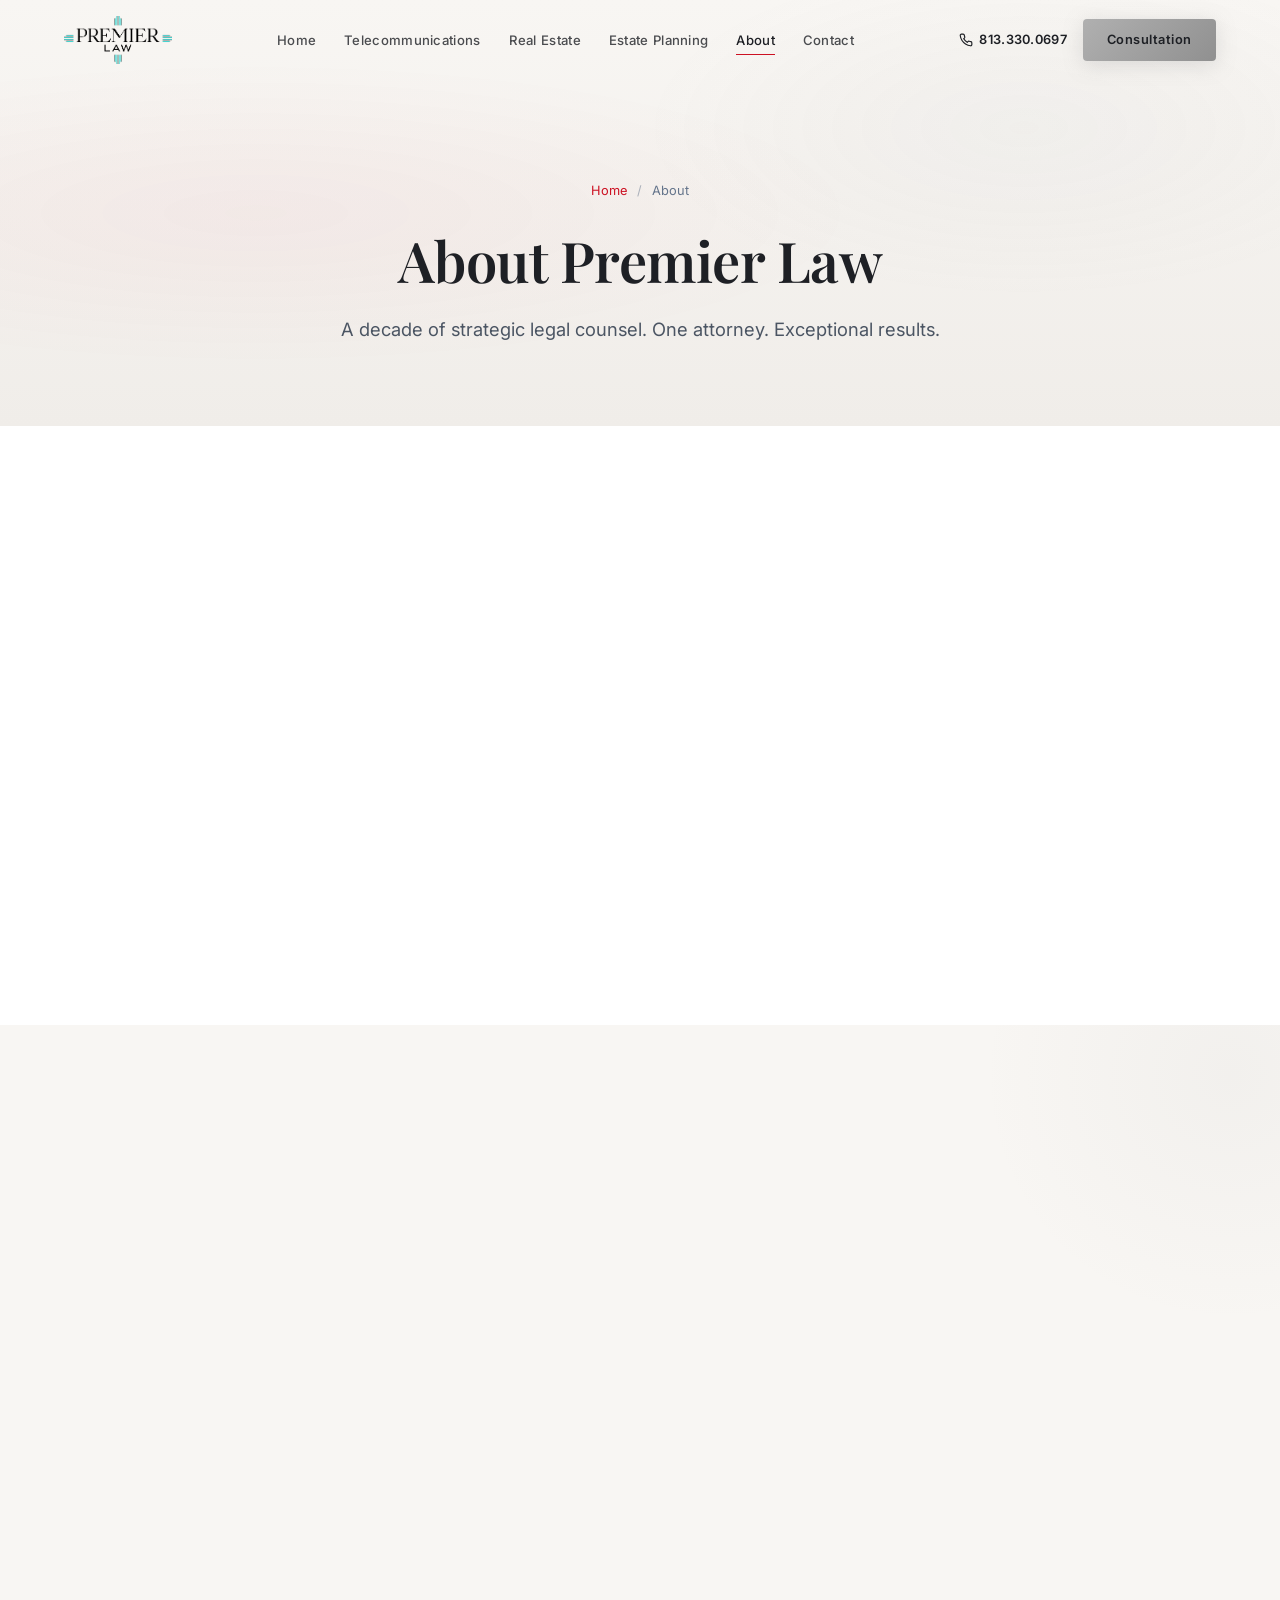
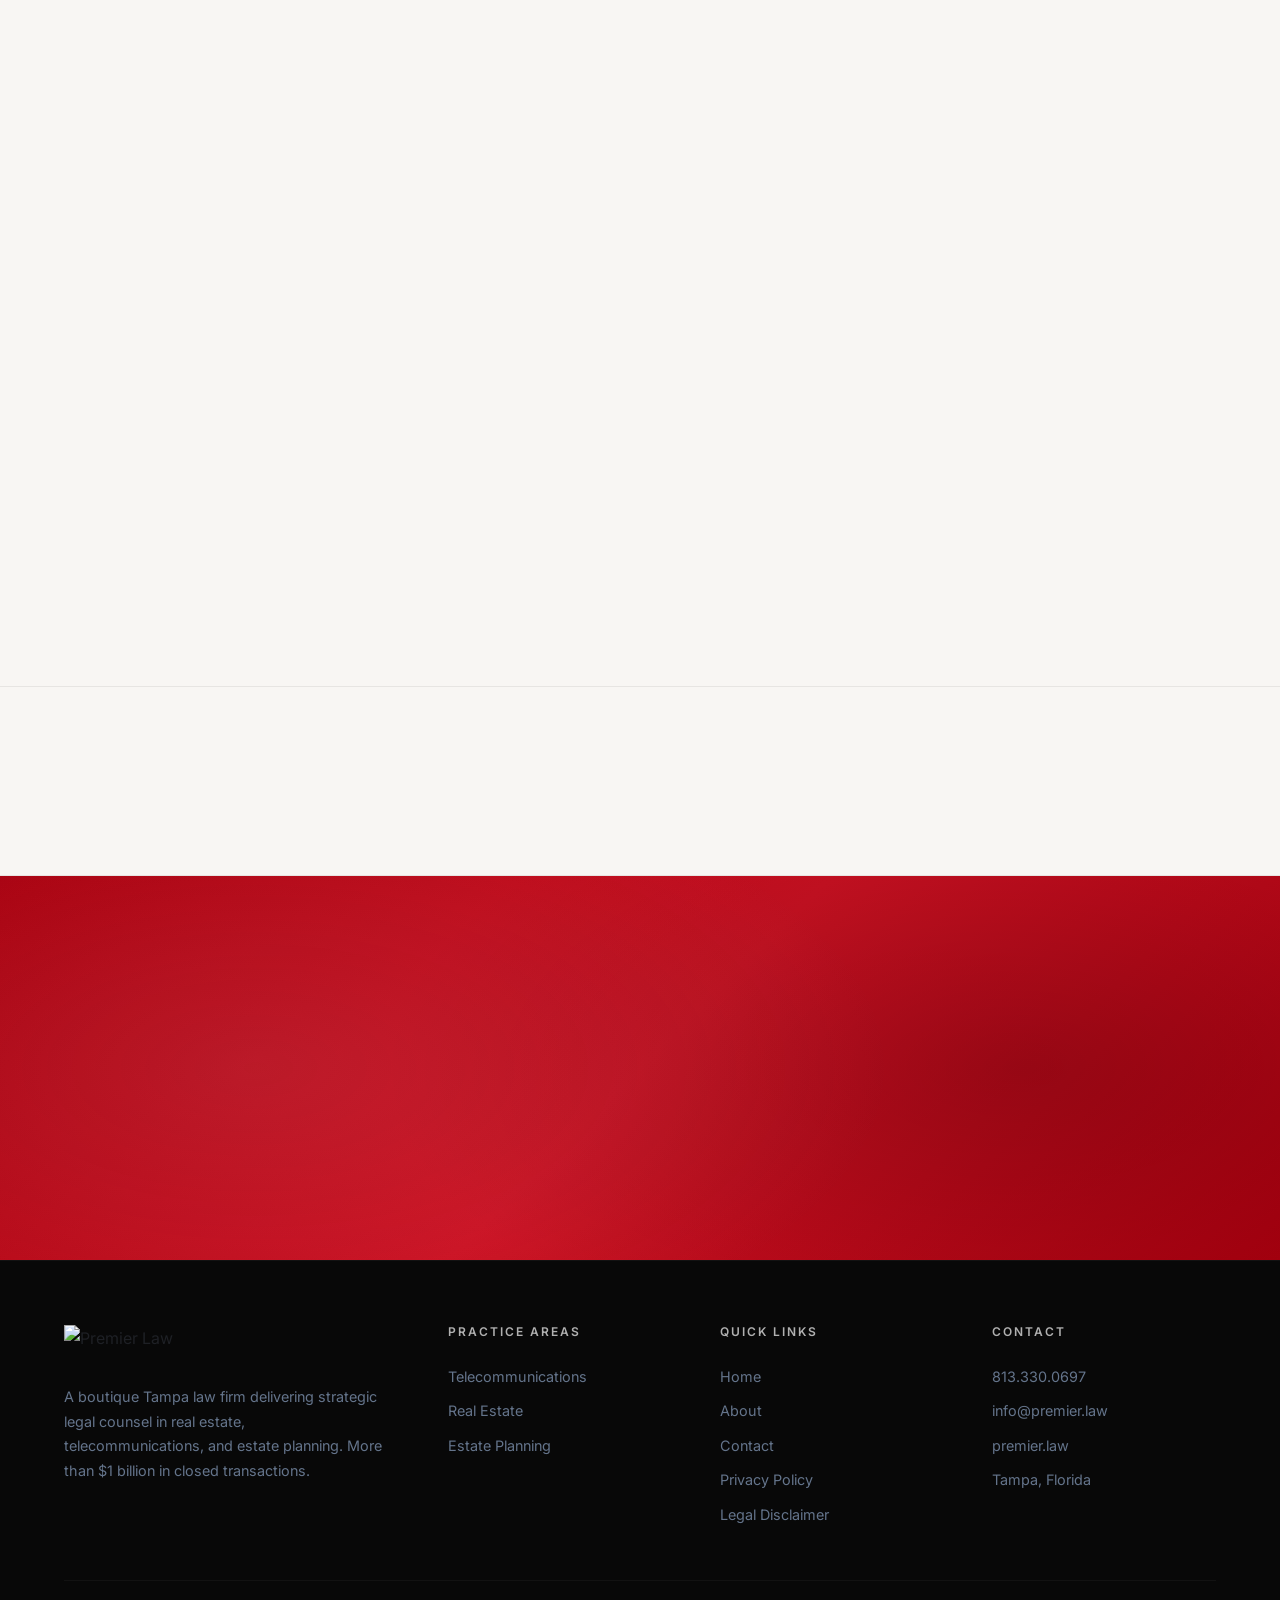
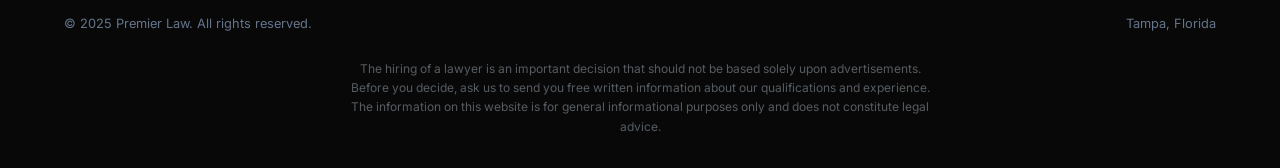
==== commit c1db72fa: "Derek edits: bio update, AKT affiliated, land trusts reorder, surplus funds, education, disclaimers" ====
--- a/about.html
+++ b/about.html
@@ -20,7 +20,7 @@
   "@context": "https://schema.org",
   "@type": "Person",
   "name": "Derek A. Carrillo",
-  "jobTitle": "Founder & CEO",
+  "jobTitle": "CEO & Principal Attorney",
   "worksFor": {
     "@type": "LegalService",
     "name": "Premier Law"
@@ -42,7 +42,7 @@
   "founder": {
     "@type": "Person",
     "name": "Derek A. Carrillo",
-    "jobTitle": "Founder & CEO"
+    "jobTitle": "CEO & Principal Attorney"
   },
   "foundingDate": "2015",
   "url": "https://premier.law",
@@ -86,7 +86,7 @@
 <link rel="preconnect" href="https://fonts.gstatic.com" crossorigin>
 <link href="https://fonts.googleapis.com/css2?family=Playfair+Display:ital,wght@0,400;0,500;0,600;0,700;0,800;1,400;1,500&family=Inter:wght@300;400;500;600;700&display=swap" rel="stylesheet">
 
-<link rel="stylesheet" href="styles.css">
+<link rel="stylesheet" href="styles.css?v=20260321">
 
 <noscript><style>.reveal { opacity: 1; transform: none; }</style></noscript>
 </head>
@@ -175,7 +175,7 @@
     <div class="about-grid">
       <div class="about-image-wrapper reveal">
         <div class="about-image">
-          <img src="assets/Derek-Carrillo.jpg" alt="Derek A. Carrillo, Founder and CEO of Premier Law" width="500" height="600" loading="lazy">
+          <img src="assets/Derek-Carrillo.jpg" alt="Derek A. Carrillo, CEO and Principal Attorney of Premier Law" width="500" height="600" loading="lazy">
           <div class="about-image-badge">
             <div class="badge-value">$1B+</div>
             <div class="badge-label">Closed Transactions</div>
@@ -184,16 +184,17 @@
       </div>
 
       <div class="about-content reveal reveal-delay-1">
-        <p class="section-label">Founder &amp; CEO</p>
+        <p class="section-label">CEO &amp; Principal Attorney</p>
         <h2 class="section-heading">Derek A. Carrillo</h2>
-        <p class="about-text">Derek A. Carrillo founded Premier Law in 2015 after working as a telecommunications industry attorney, where he gained firsthand experience negotiating broadband, wireless, and infrastructure deals. That real-world industry knowledge sets him apart from general-practice attorneys.</p>
-        <p class="about-text">Today, Derek represents clients in three focused practice areas &mdash; telecommunications, real estate, and estate planning &mdash; bringing the same deal-focused precision to every engagement. His 11+ years of combined legal and business experience translate to practical advice, efficient transactions, and outcomes that protect client interests.</p>
-        <p class="about-text">Derek founded Premier Law to deliver the senior-level attention of a large firm with the accessibility of a boutique practice. Clients benefit from direct access to experienced counsel, with our legal assistant serving as the primary point of contact to ensure responsive communication and seamless handling of every matter.</p>
+        <p class="about-text">Derek A. Carrillo, Esq., serves as full-time counsel for Broadband Consulting Group (BBCG), bringing deep expertise in the convergence of telecommunications and multifamily real estate law. His experience includes serving former in-house roles with a major telecommunications tower company and a national multifamily developer.</p>
+        <p class="about-text">As the founder of Premier Law, a boutique firm focused on real estate and telecommunications, Derek is a respected advisor to developers, community associations, and property owners, having negotiated and closed over $1 billion in real estate and telecommunications transactions. He specializes in bulk and retail service contracts, access and marketing agreements, site leases, and wireless infrastructure contracts, helping clients transform legal challenges into long-term strategic value.</p>
+        <p class="about-text">Derek started Premier Law in 2015 and later transitioned to in-house roles, gaining invaluable industry perspective that now informs his practice. Today, he continues to serve clients through Premier Law while maintaining his role at BBCG, bringing a unique combination of private practice precision and corporate legal strategy to every engagement.</p>
 
         <div class="credentials-grid">
           <div class="credential-item">
             <h4>Education</h4>
-            <p>J.D., Accredited Law School</p>
+            <p>J.D., Barry University &mdash; Dwayne O. Andreas School of Law (2011–2014)</p>
+            <p>B.A., Bethany College &mdash; Physical Education & Sports Management, Double Minor: Business & Accounting (2007–2010)</p>
           </div>
           <div class="credential-item">
             <h4>Bar Admissions</h4>
@@ -274,7 +275,7 @@
 <section class="content-section content-section--light">
   <div class="container">
     <div class="content-text content-text--light reveal">
-      <p class="section-label">Recommended Title Partner</p>
+      <p class="section-label">Affiliated Title Partner</p>
       <h2>Attorneys Key Title</h2>
       <p>For clients with real estate transaction needs, Premier Law works alongside Attorneys Key Title &mdash; a trusted Florida title provider with experience in both residential and commercial closings.</p>
       <p>Attorneys Key Title provides title searches, title insurance, escrow services, and full closing coordination. This relationship gives Premier Law clients the option of a seamless, end-to-end experience from contract negotiation through final recording.</p>
@@ -343,6 +344,8 @@
         <a href="index.html">Home</a>
         <a href="about.html">About</a>
         <a href="contact.html">Contact</a>
+        <a href="privacy-policy.html">Privacy Policy</a>
+        <a href="legal-disclaimer.html">Legal Disclaimer</a>
       </div>
       <div class="footer-col">
         <h4>Contact</h4>
--- a/styles.css
+++ b/styles.css
@@ -256,18 +256,10 @@
 }
 
 .header-logo .logo-white {
-  display: block;
+  display: none;
 }
 
 .header-logo .logo-dark {
-  display: none;
-}
-
-.header.scrolled .header-logo .logo-white {
-  display: none;
-}
-
-.header.scrolled .header-logo .logo-dark {
   display: block;
 }
 
@@ -1601,11 +1593,11 @@
   }
 
   .hero-content {
-    padding: 0 16px;
+    padding: 80px 16px 0;
   }
 
   .hero-heading {
-    font-size: clamp(2rem, 7vw, 2.8rem);
+    font-size: clamp(1.8rem, 6.5vw, 2.8rem);
   }
 
   .trust-bar-inner {
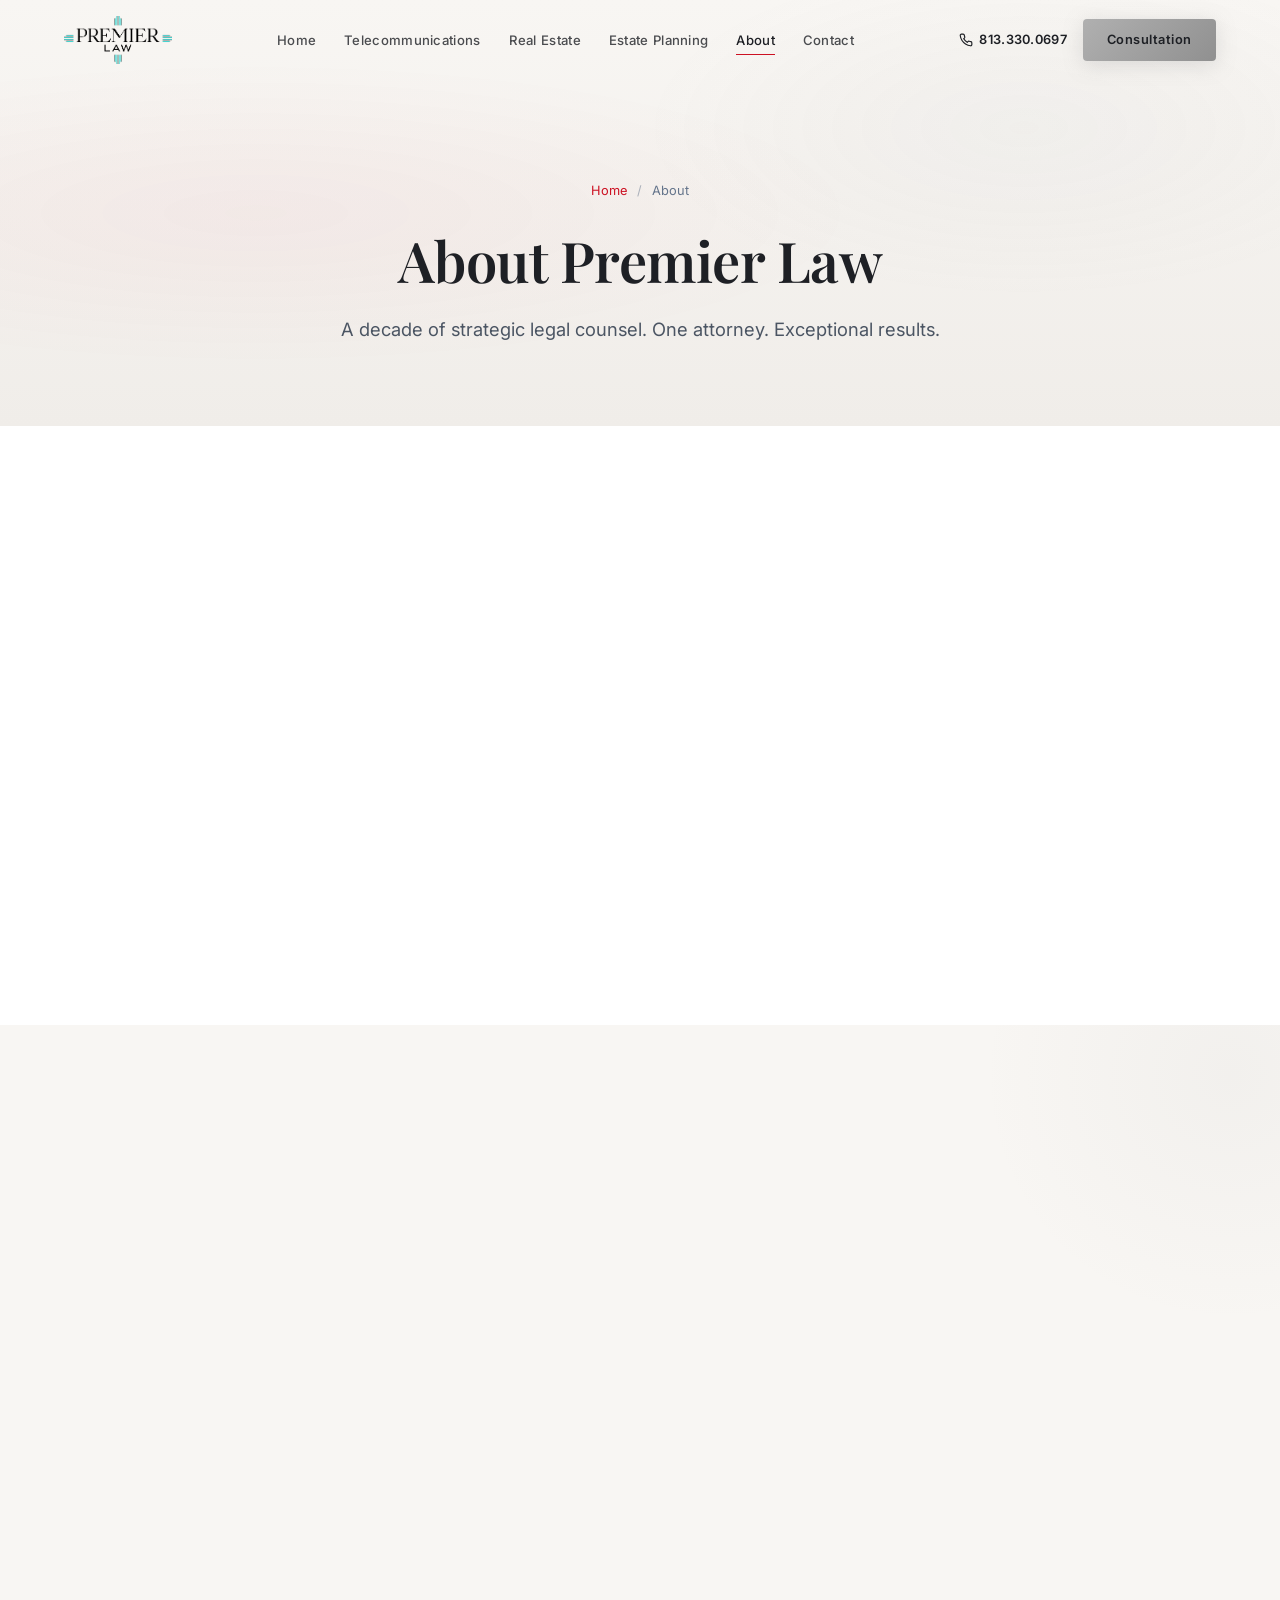
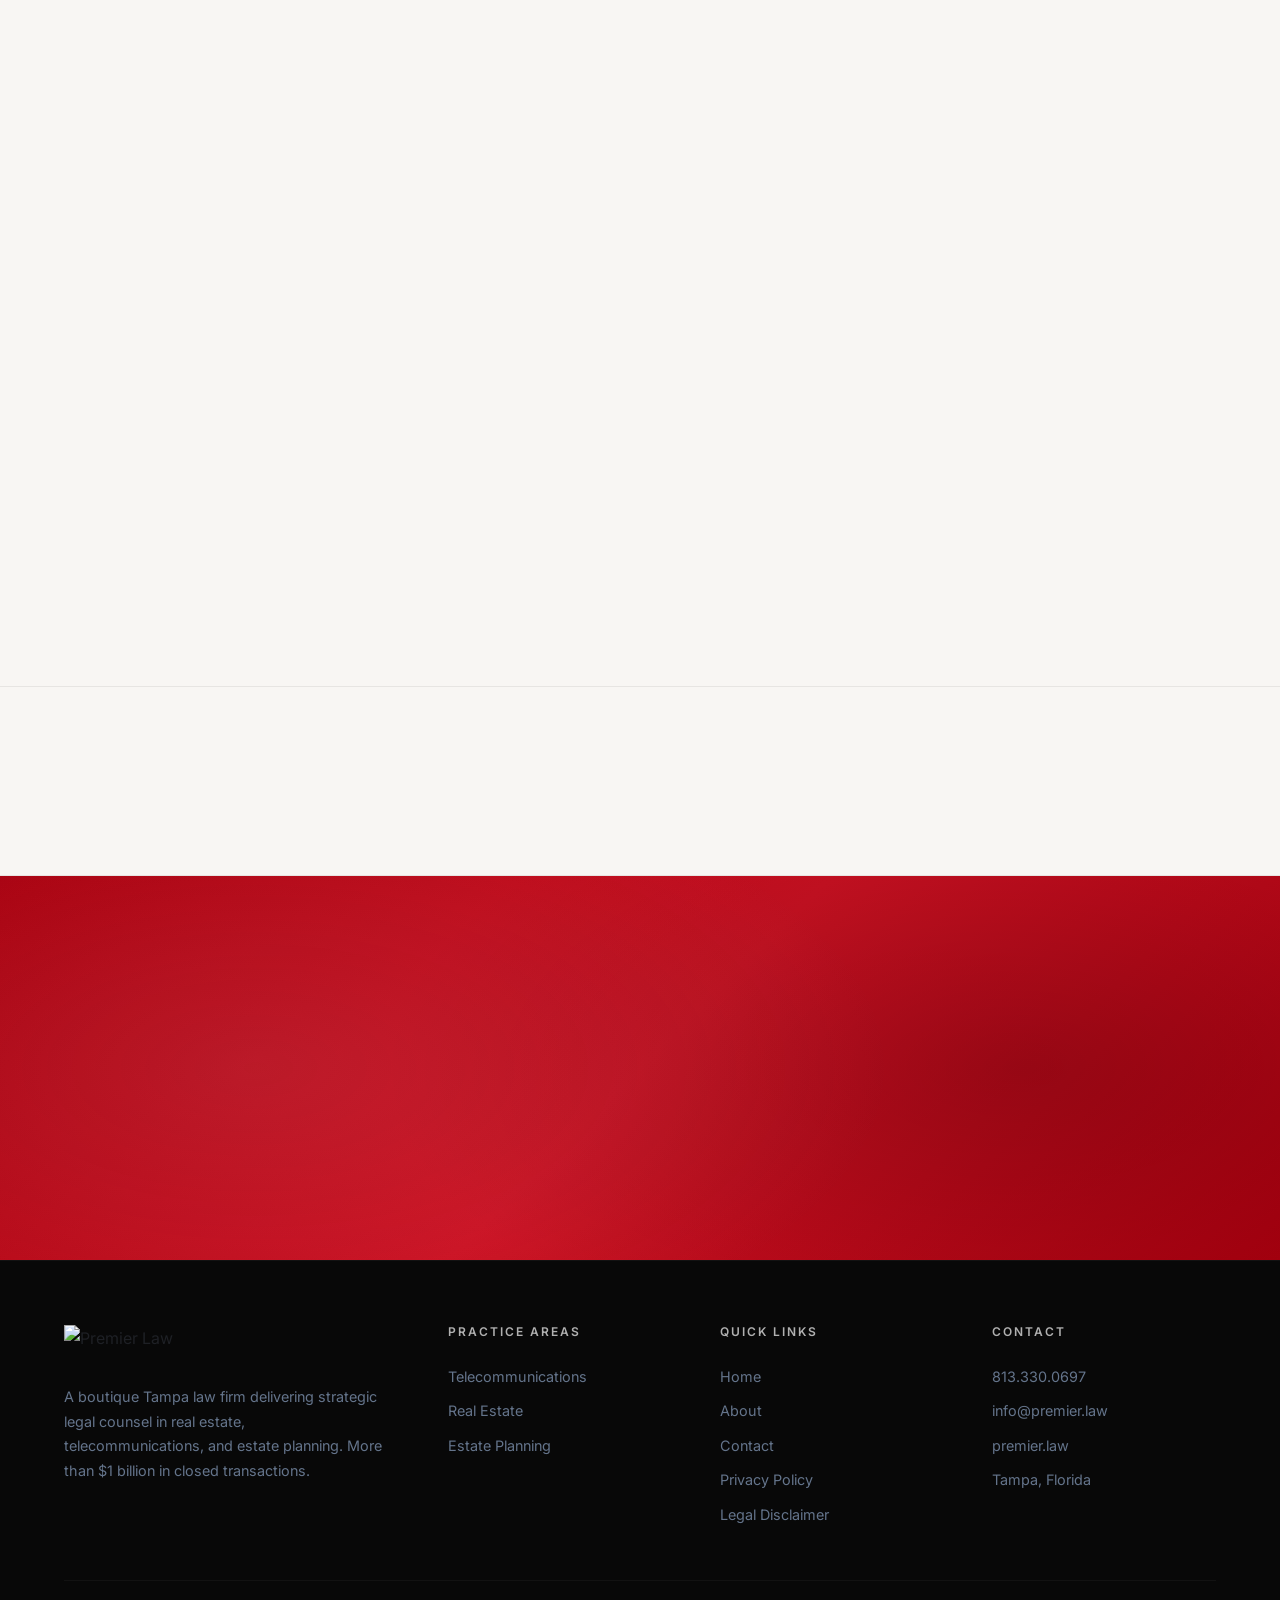
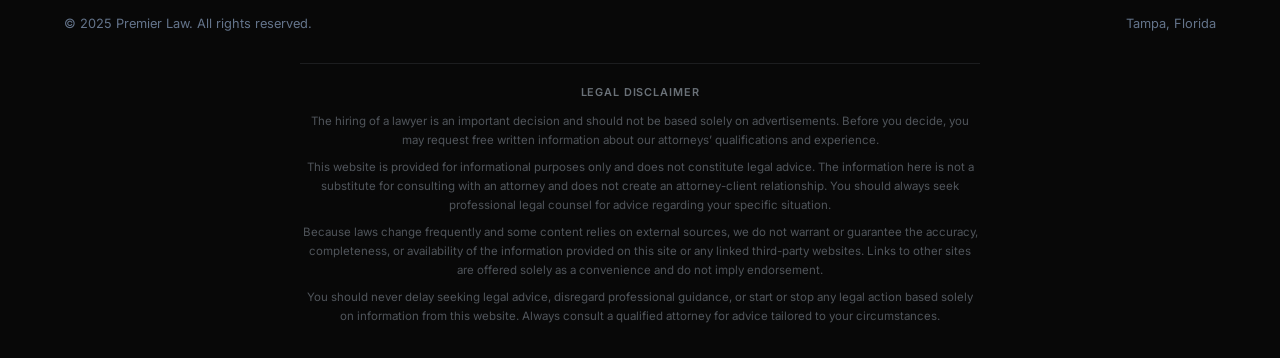
==== commit 4455b2b3: "Full legal disclaimer in footer, styled cleanly across all pages" ====
--- a/about.html
+++ b/about.html
@@ -361,7 +361,13 @@
       <p>Tampa, Florida</p>
     </div>
 
-    <p class="footer-disclaimer">The hiring of a lawyer is an important decision that should not be based solely upon advertisements. Before you decide, ask us to send you free written information about our qualifications and experience. The information on this website is for general informational purposes only and does not constitute legal advice.</p>
+    <div class="footer-disclaimer">
+      <p class="footer-disclaimer-title">Legal Disclaimer</p>
+      <p>The hiring of a lawyer is an important decision and should not be based solely on advertisements. Before you decide, you may request free written information about our attorneys&rsquo; qualifications and experience.</p>
+      <p>This website is provided for informational purposes only and does not constitute legal advice. The information here is not a substitute for consulting with an attorney and does not create an attorney-client relationship. You should always seek professional legal counsel for advice regarding your specific situation.</p>
+      <p>Because laws change frequently and some content relies on external sources, we do not warrant or guarantee the accuracy, completeness, or availability of the information provided on this site or any linked third-party websites. Links to other sites are offered solely as a convenience and do not imply endorsement.</p>
+      <p>You should never delay seeking legal advice, disregard professional guidance, or start or stop any legal action based solely on information from this website. Always consult a qualified attorney for advice tailored to your circumstances.</p>
+    </div>
   </div>
 </footer>
 
--- a/styles.css
+++ b/styles.css
@@ -1516,12 +1516,28 @@
 }
 
 .footer-disclaimer {
-  font-size: 0.75rem;
-  color: rgba(139, 148, 158, 0.6);
-  max-width: 600px;
-  line-height: 1.6;
+  font-size: 0.72rem;
+  color: rgba(139, 148, 158, 0.55);
+  max-width: 680px;
+  line-height: 1.65;
   text-align: center;
-  margin: 24px auto 0;
+  margin: 28px auto 0;
+  border-top: 1px solid rgba(139, 148, 158, 0.15);
+  padding-top: 20px;
+}
+.footer-disclaimer p {
+  margin: 0 0 8px;
+}
+.footer-disclaimer p:last-child {
+  margin-bottom: 0;
+}
+.footer-disclaimer-title {
+  font-weight: 600;
+  color: rgba(139, 148, 158, 0.75);
+  text-transform: uppercase;
+  letter-spacing: 0.08em;
+  font-size: 0.68rem;
+  margin-bottom: 10px !important;
 }
 
 /* ============================================
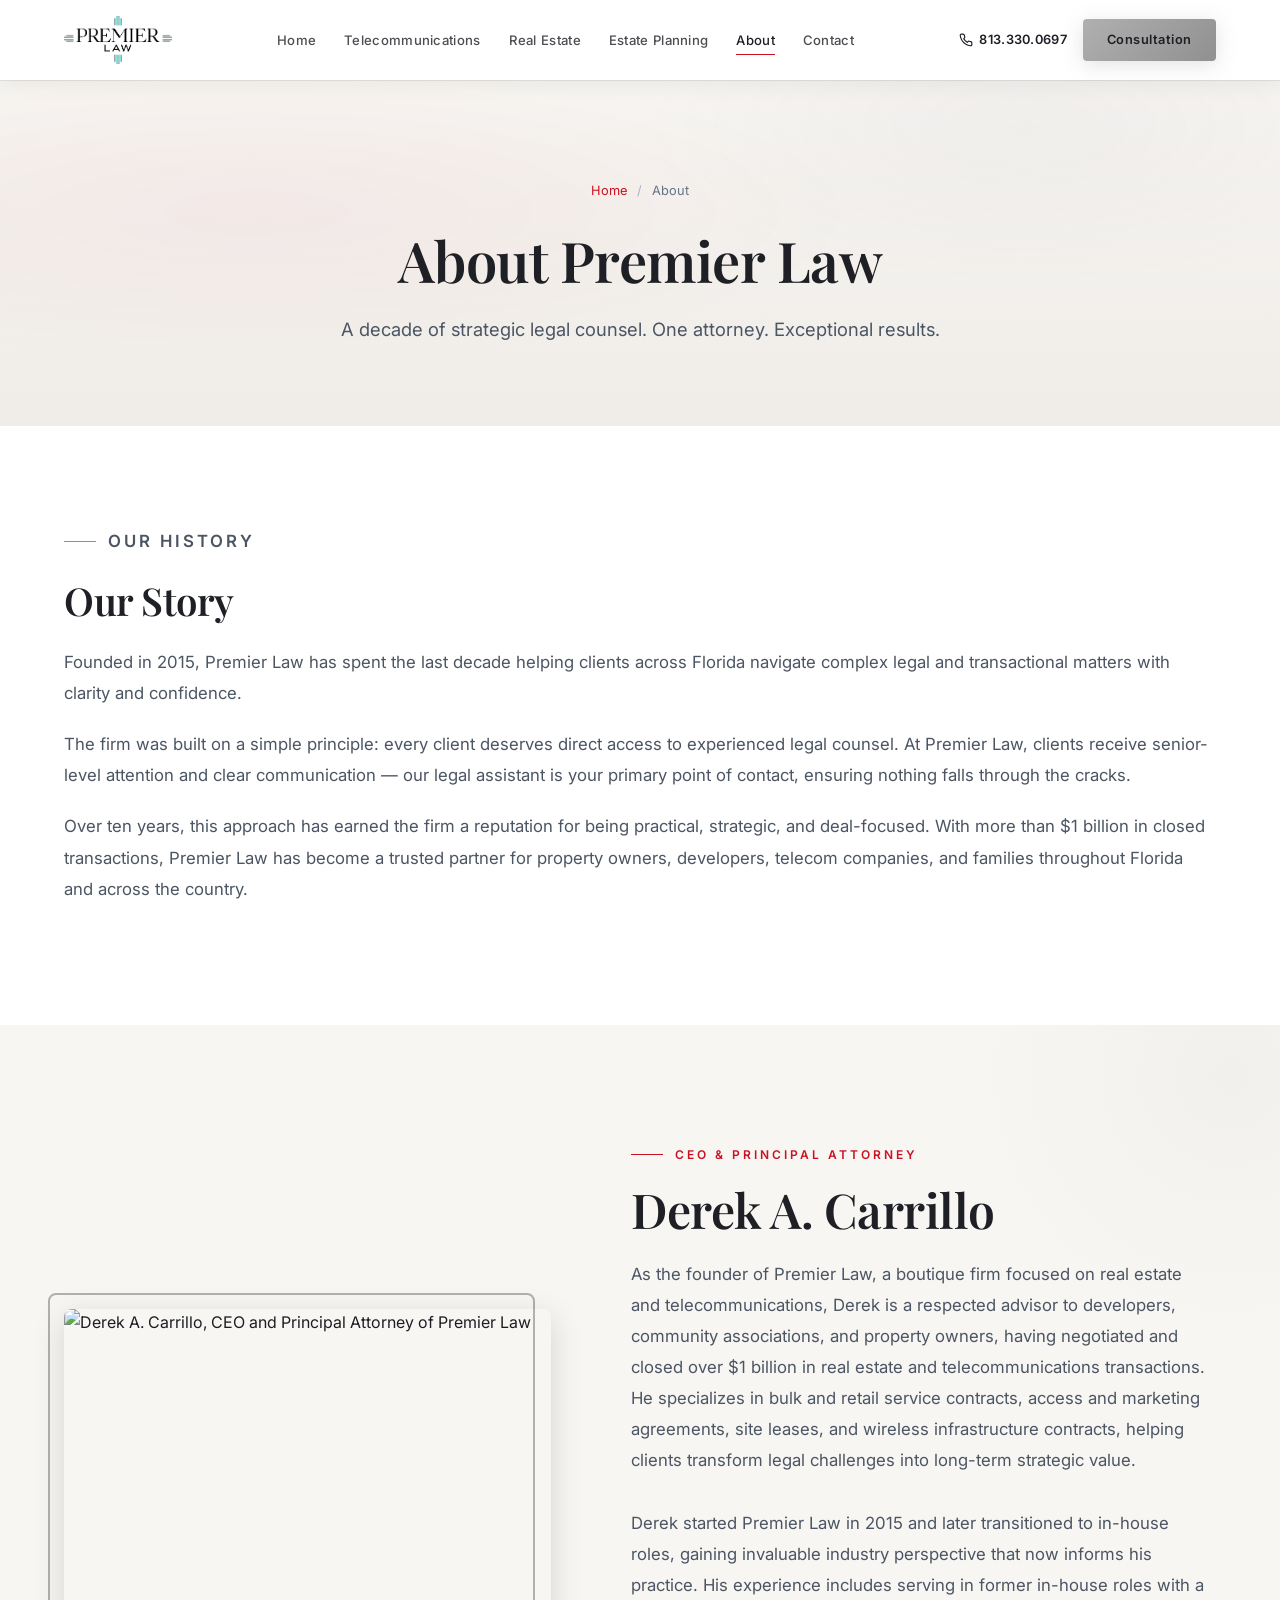
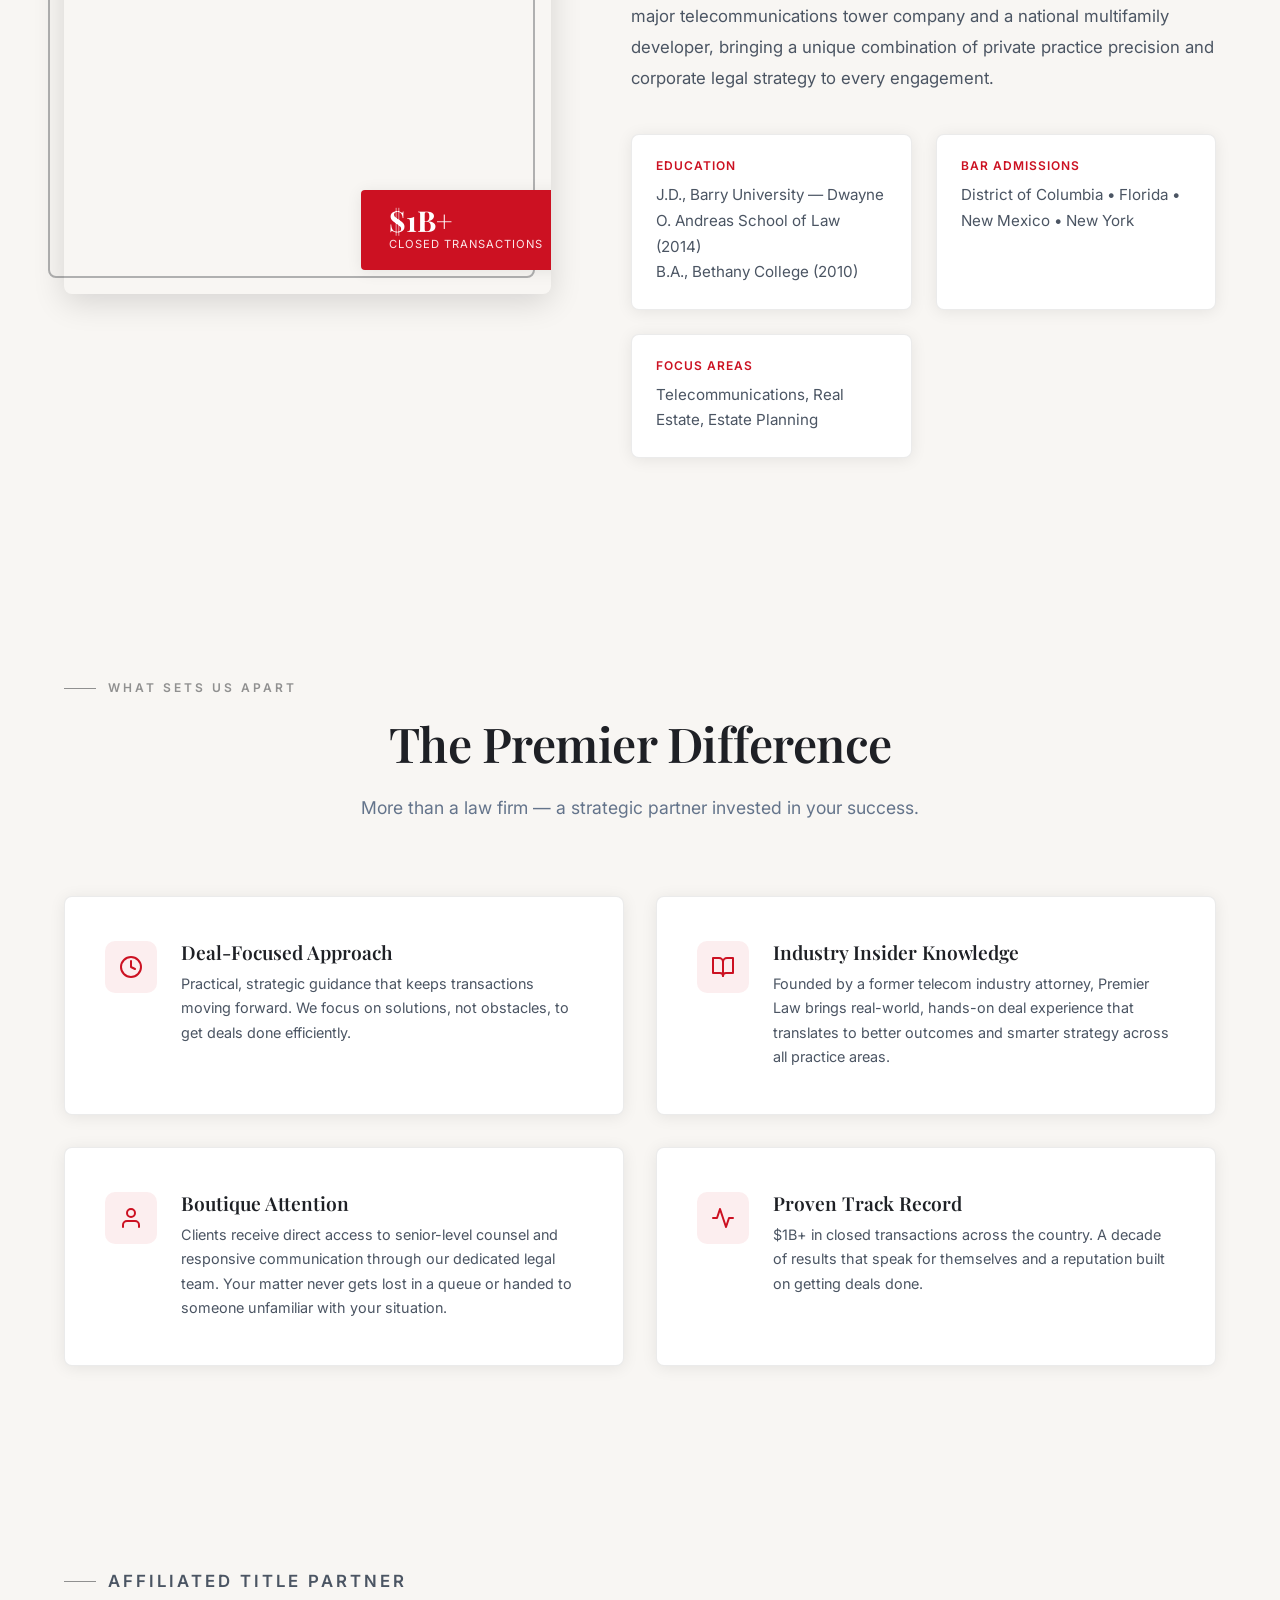
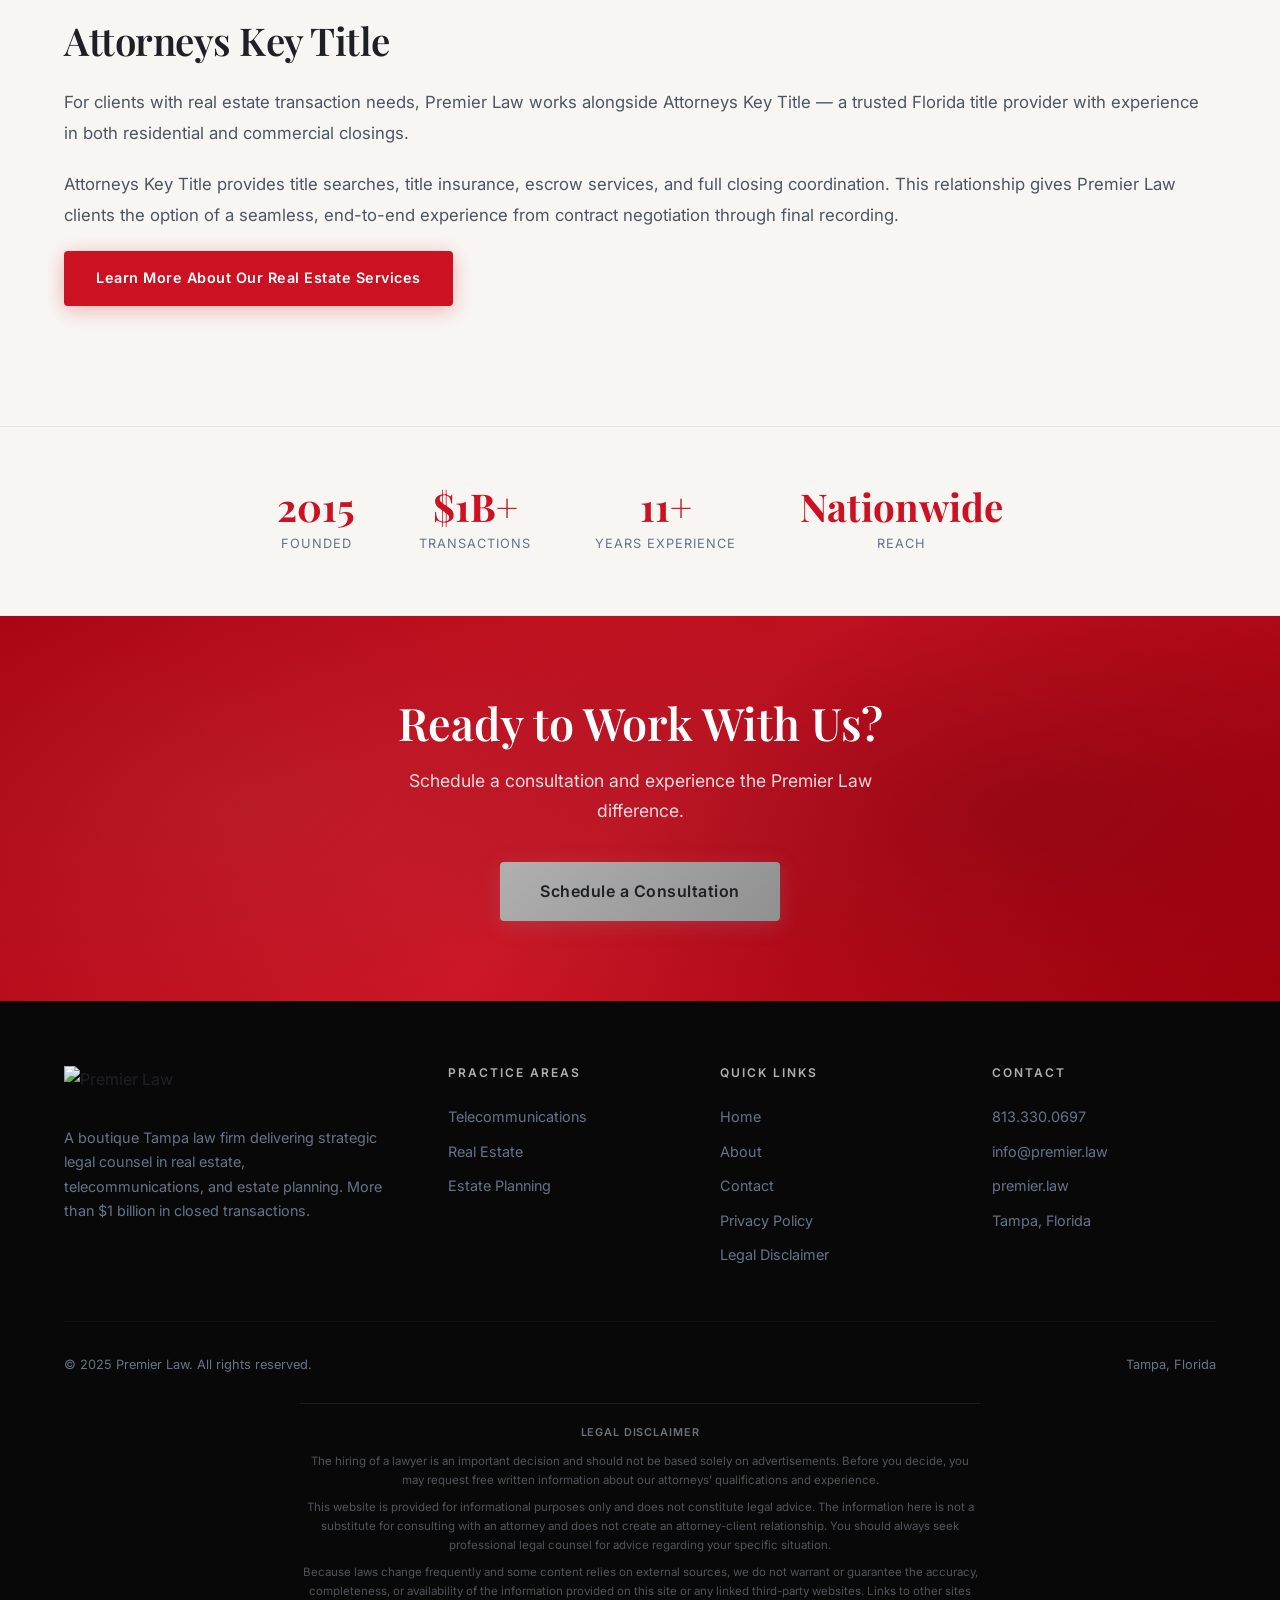
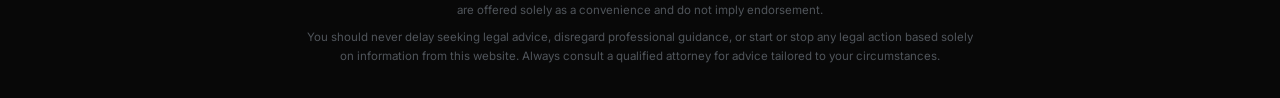
==== commit 391e8ffa: "About page: remove BBCG references, simplify education, alphabetize bar admissions, remove experienc" ====
--- a/about.html
+++ b/about.html
@@ -2,6 +2,10 @@
 <html lang="en" class="no-js">
 <head>
 <meta charset="UTF-8">
+<link rel="icon" type="image/x-icon" href="assets/favicon.ico">
+<link rel="icon" type="image/png" sizes="32x32" href="assets/favicon-32x32.png">
+<link rel="icon" type="image/png" sizes="16x16" href="assets/favicon-16x16.png">
+<link rel="apple-touch-icon" sizes="180x180" href="assets/apple-touch-icon.png">
 <meta name="viewport" content="width=device-width, initial-scale=1.0">
 <title>About Premier Law | Derek A. Carrillo, Tampa Attorney</title>
 <meta name="description" content="Learn about Premier Law and founder Derek A. Carrillo. Founded in 2015, the boutique Tampa law firm has guided $1B+ in closed transactions in real estate, telecom, and estate planning.">
@@ -186,27 +190,22 @@
       <div class="about-content reveal reveal-delay-1">
         <p class="section-label">CEO &amp; Principal Attorney</p>
         <h2 class="section-heading">Derek A. Carrillo</h2>
-        <p class="about-text">Derek A. Carrillo, Esq., serves as full-time counsel for Broadband Consulting Group (BBCG), bringing deep expertise in the convergence of telecommunications and multifamily real estate law. His experience includes serving former in-house roles with a major telecommunications tower company and a national multifamily developer.</p>
         <p class="about-text">As the founder of Premier Law, a boutique firm focused on real estate and telecommunications, Derek is a respected advisor to developers, community associations, and property owners, having negotiated and closed over $1 billion in real estate and telecommunications transactions. He specializes in bulk and retail service contracts, access and marketing agreements, site leases, and wireless infrastructure contracts, helping clients transform legal challenges into long-term strategic value.</p>
-        <p class="about-text">Derek started Premier Law in 2015 and later transitioned to in-house roles, gaining invaluable industry perspective that now informs his practice. Today, he continues to serve clients through Premier Law while maintaining his role at BBCG, bringing a unique combination of private practice precision and corporate legal strategy to every engagement.</p>
+        <p class="about-text">Derek started Premier Law in 2015 and later transitioned to in-house roles, gaining invaluable industry perspective that now informs his practice. His experience includes serving in former in-house roles with a major telecommunications tower company and a national multifamily developer, bringing a unique combination of private practice precision and corporate legal strategy to every engagement.</p>
 
         <div class="credentials-grid">
           <div class="credential-item">
             <h4>Education</h4>
-            <p>J.D., Barry University &mdash; Dwayne O. Andreas School of Law (2011–2014)</p>
-            <p>B.A., Bethany College &mdash; Physical Education & Sports Management, Double Minor: Business & Accounting (2007–2010)</p>
+            <p>J.D., Barry University &mdash; Dwayne O. Andreas School of Law (2014)</p>
+            <p>B.A., Bethany College (2010)</p>
           </div>
           <div class="credential-item">
             <h4>Bar Admissions</h4>
-            <p>Florida &bull; New York &bull; New Mexico &bull; District of Columbia</p>
+            <p>District of Columbia &bull; Florida &bull; New Mexico &bull; New York</p>
           </div>
           <div class="credential-item">
             <h4>Focus Areas</h4>
             <p>Telecommunications, Real Estate, Estate Planning</p>
-          </div>
-          <div class="credential-item">
-            <h4>Experience</h4>
-            <p>11+ Years Legal &amp; Business Experience</p>
           </div>
         </div>
       </div>
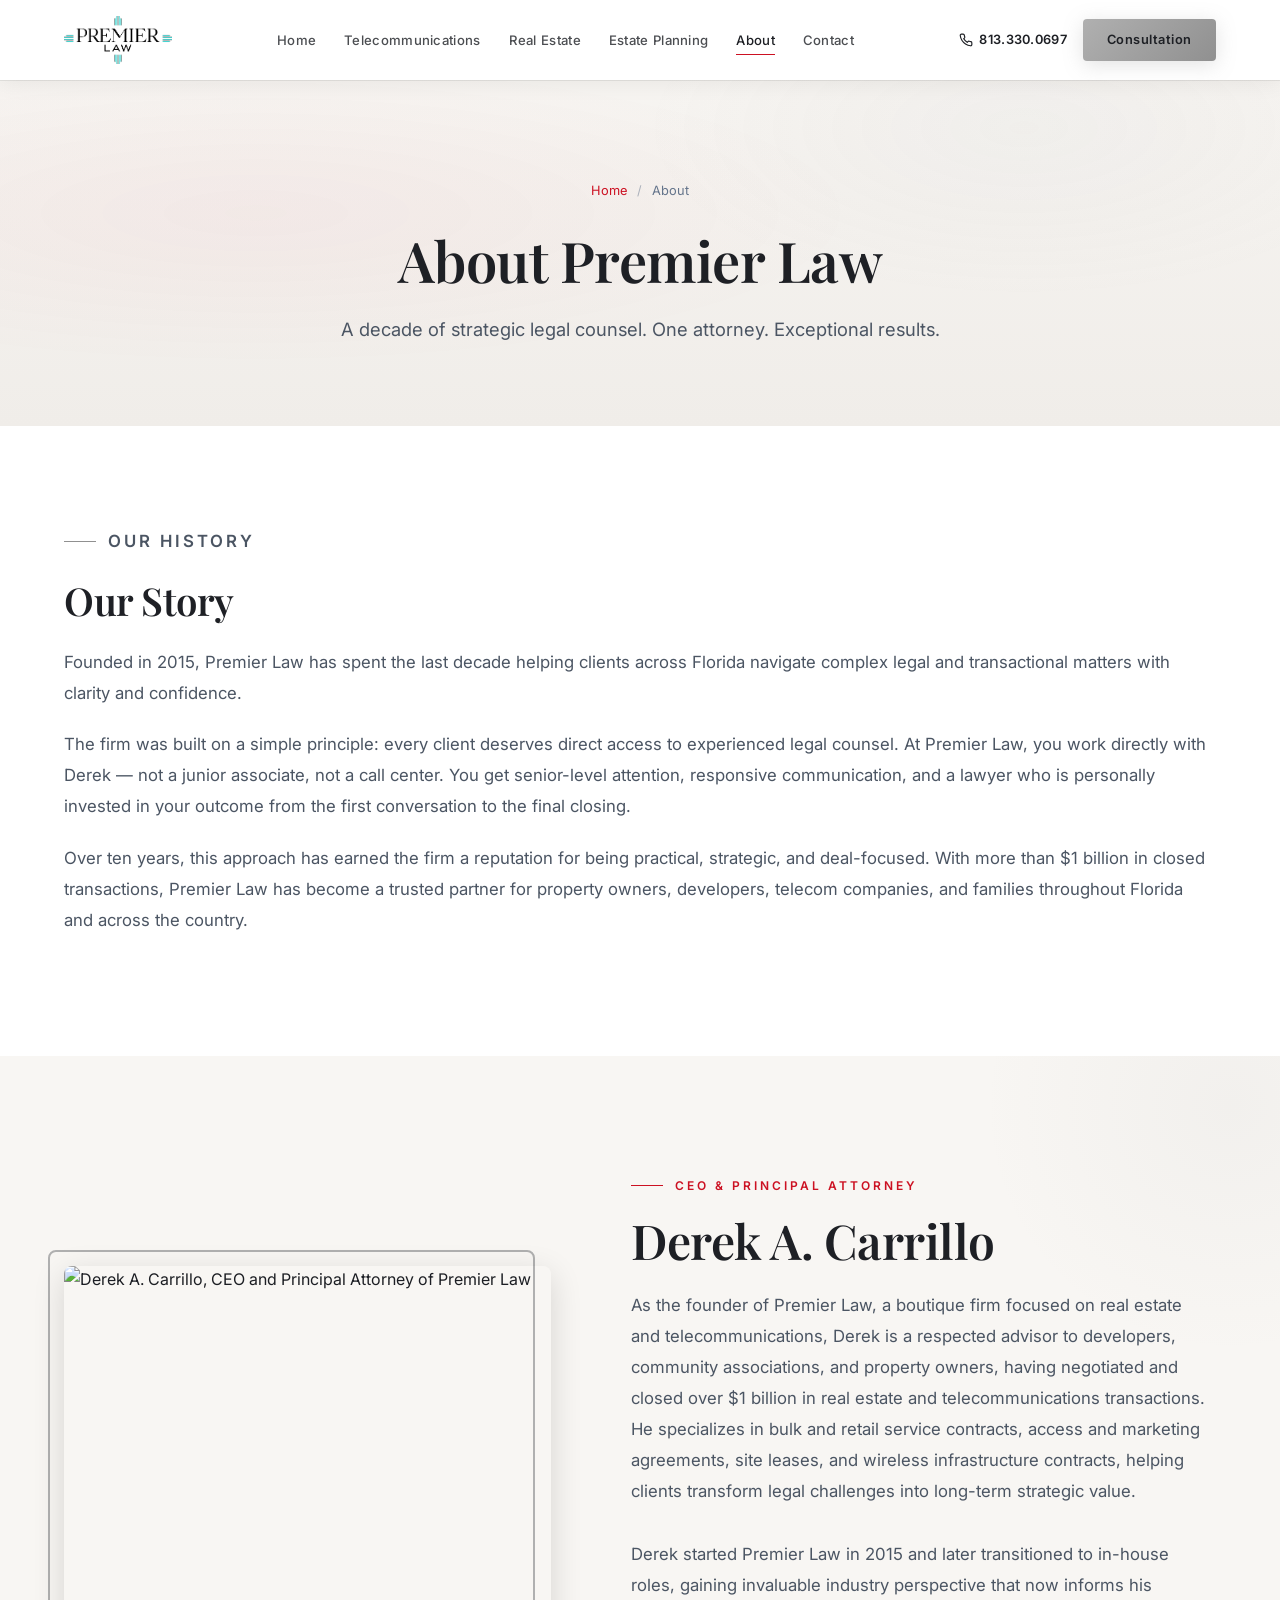
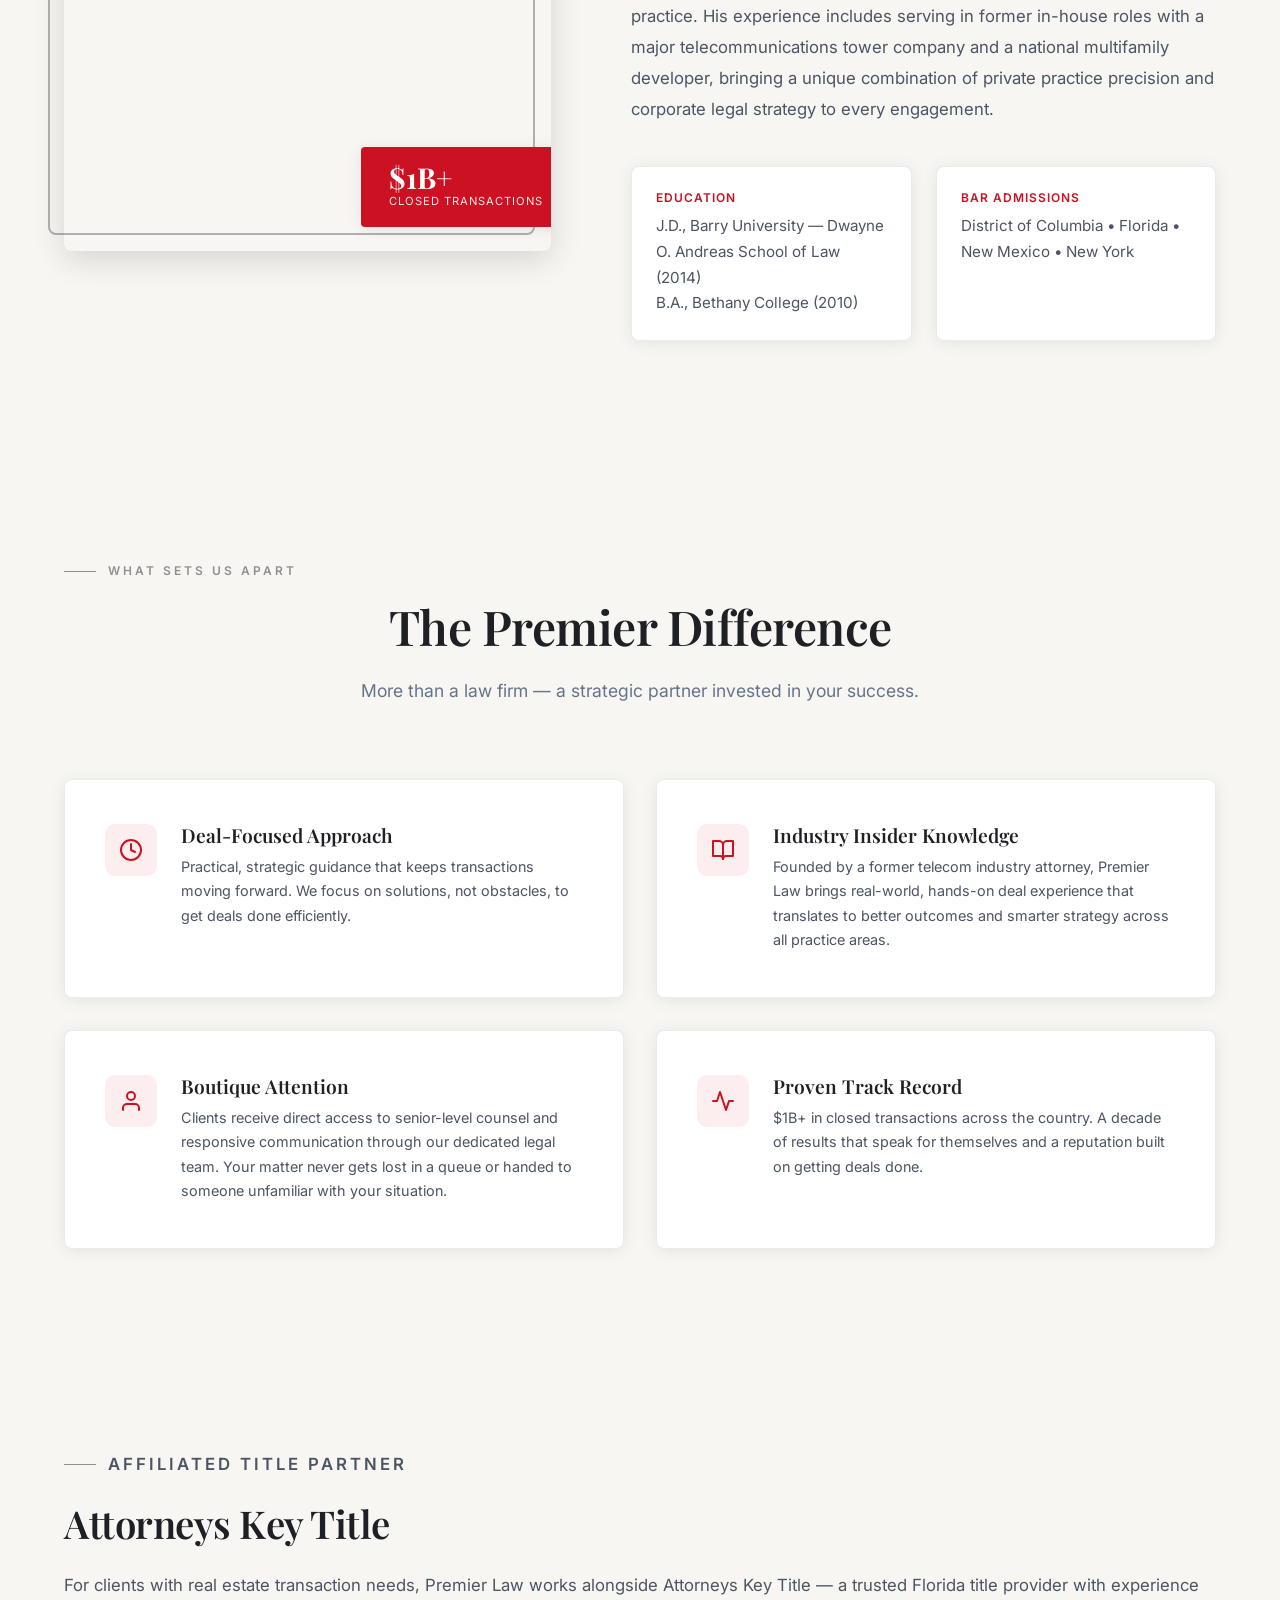
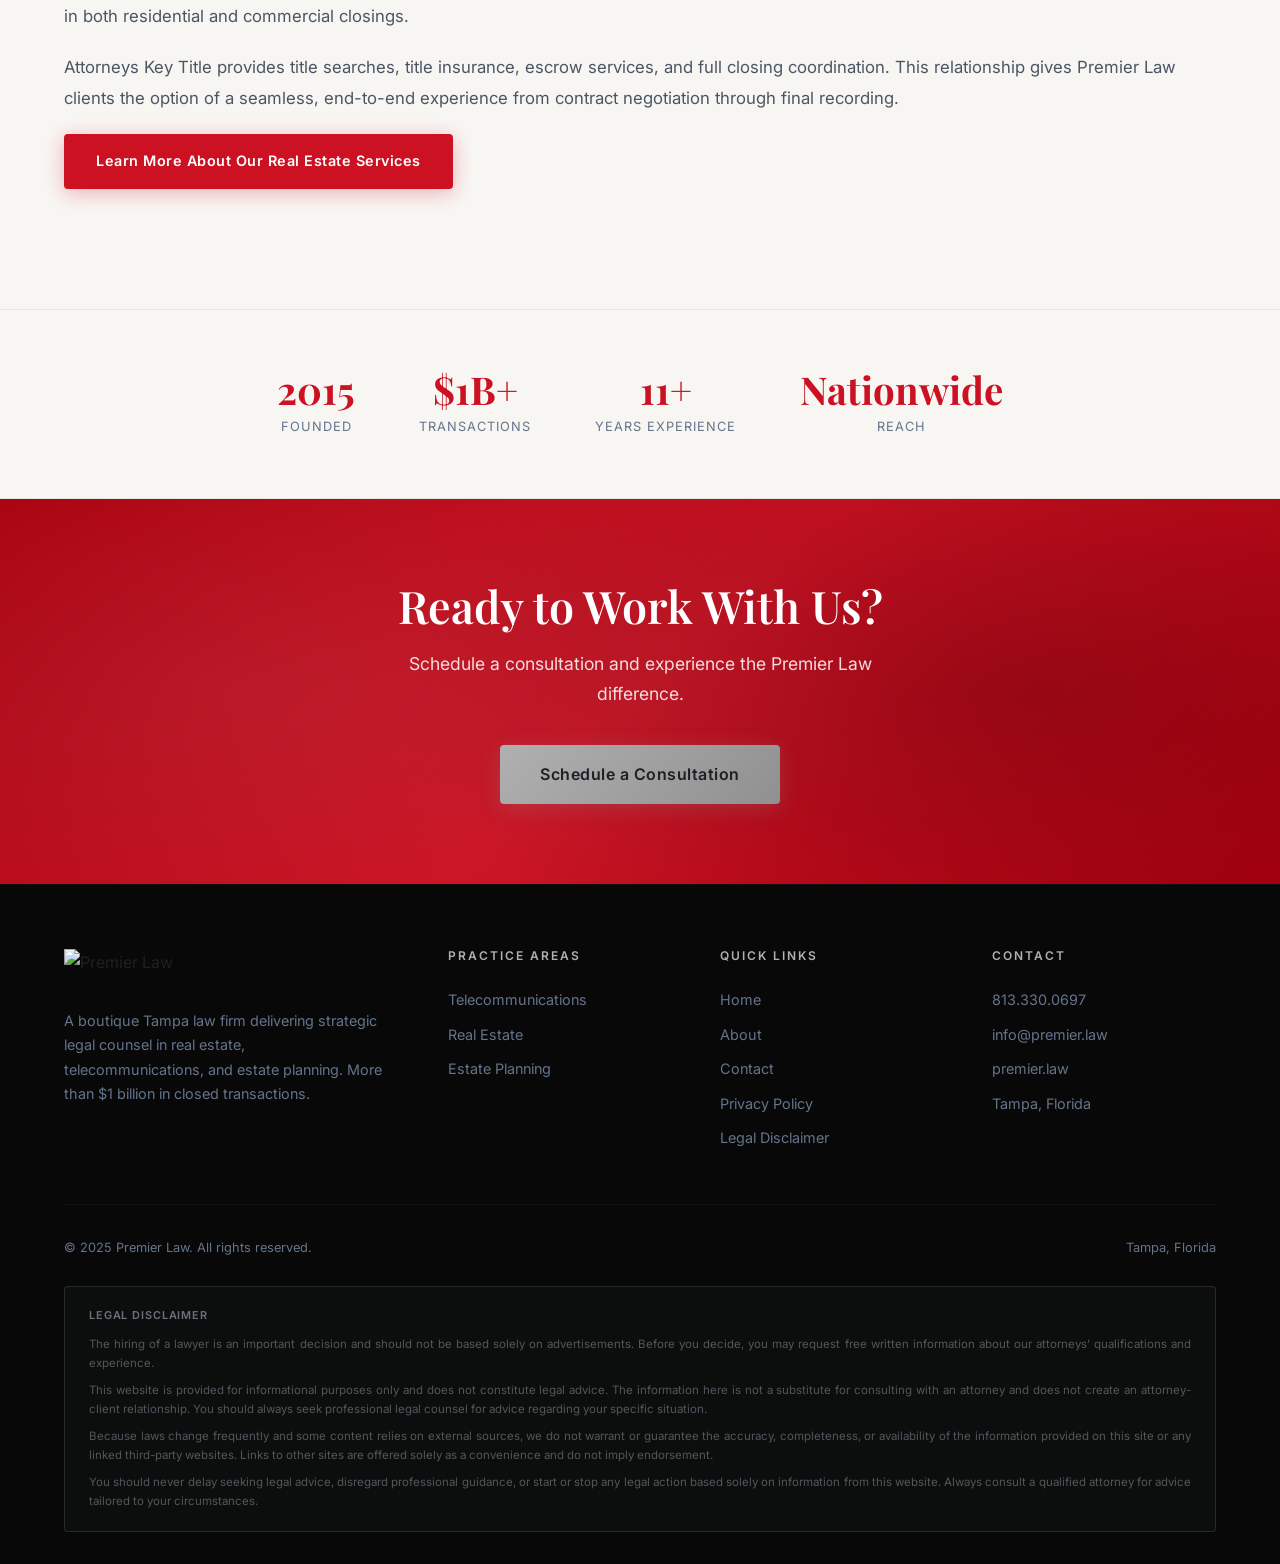
==== commit 346a455c: "Update: disclaimer box/justified, exact privacy policy, story copy, remove focus areas" ====
--- a/about.html
+++ b/about.html
@@ -90,7 +90,7 @@
 <link rel="preconnect" href="https://fonts.gstatic.com" crossorigin>
 <link href="https://fonts.googleapis.com/css2?family=Playfair+Display:ital,wght@0,400;0,500;0,600;0,700;0,800;1,400;1,500&family=Inter:wght@300;400;500;600;700&display=swap" rel="stylesheet">
 
-<link rel="stylesheet" href="styles.css?v=20260321">
+<link rel="stylesheet" href="styles.css?v=20260420">
 
 <noscript><style>.reveal { opacity: 1; transform: none; }</style></noscript>
 </head>
@@ -165,7 +165,7 @@
       <p class="section-label">Our History</p>
       <h2>Our Story</h2>
       <p>Founded in 2015, Premier Law has spent the last decade helping clients across Florida navigate complex legal and transactional matters with clarity and confidence.</p>
-      <p>The firm was built on a simple principle: every client deserves direct access to experienced legal counsel. At Premier Law, clients receive senior-level attention and clear communication &mdash; our legal assistant is your primary point of contact, ensuring nothing falls through the cracks.</p>
+      <p>The firm was built on a simple principle: every client deserves direct access to experienced legal counsel. At Premier Law, you work directly with Derek &mdash; not a junior associate, not a call center. You get senior-level attention, responsive communication, and a lawyer who is personally invested in your outcome from the first conversation to the final closing.</p>
       <p>Over ten years, this approach has earned the firm a reputation for being practical, strategic, and deal-focused. With more than $1 billion in closed transactions, Premier Law has become a trusted partner for property owners, developers, telecom companies, and families throughout Florida and across the country.</p>
     </div>
   </div>
@@ -203,10 +203,7 @@
             <h4>Bar Admissions</h4>
             <p>District of Columbia &bull; Florida &bull; New Mexico &bull; New York</p>
           </div>
-          <div class="credential-item">
-            <h4>Focus Areas</h4>
-            <p>Telecommunications, Real Estate, Estate Planning</p>
-          </div>
+
         </div>
       </div>
     </div>
--- a/styles.css
+++ b/styles.css
@@ -1518,12 +1518,14 @@
 .footer-disclaimer {
   font-size: 0.72rem;
   color: rgba(139, 148, 158, 0.55);
-  max-width: 680px;
+  max-width: 100%;
   line-height: 1.65;
-  text-align: center;
-  margin: 28px auto 0;
-  border-top: 1px solid rgba(139, 148, 158, 0.15);
-  padding-top: 20px;
+  text-align: justify;
+  margin: 28px 0 0;
+  border: 1px solid rgba(139, 148, 158, 0.2);
+  border-radius: var(--border-radius);
+  padding: 20px 24px;
+  background: rgba(139, 148, 158, 0.04);
 }
 .footer-disclaimer p {
   margin: 0 0 8px;
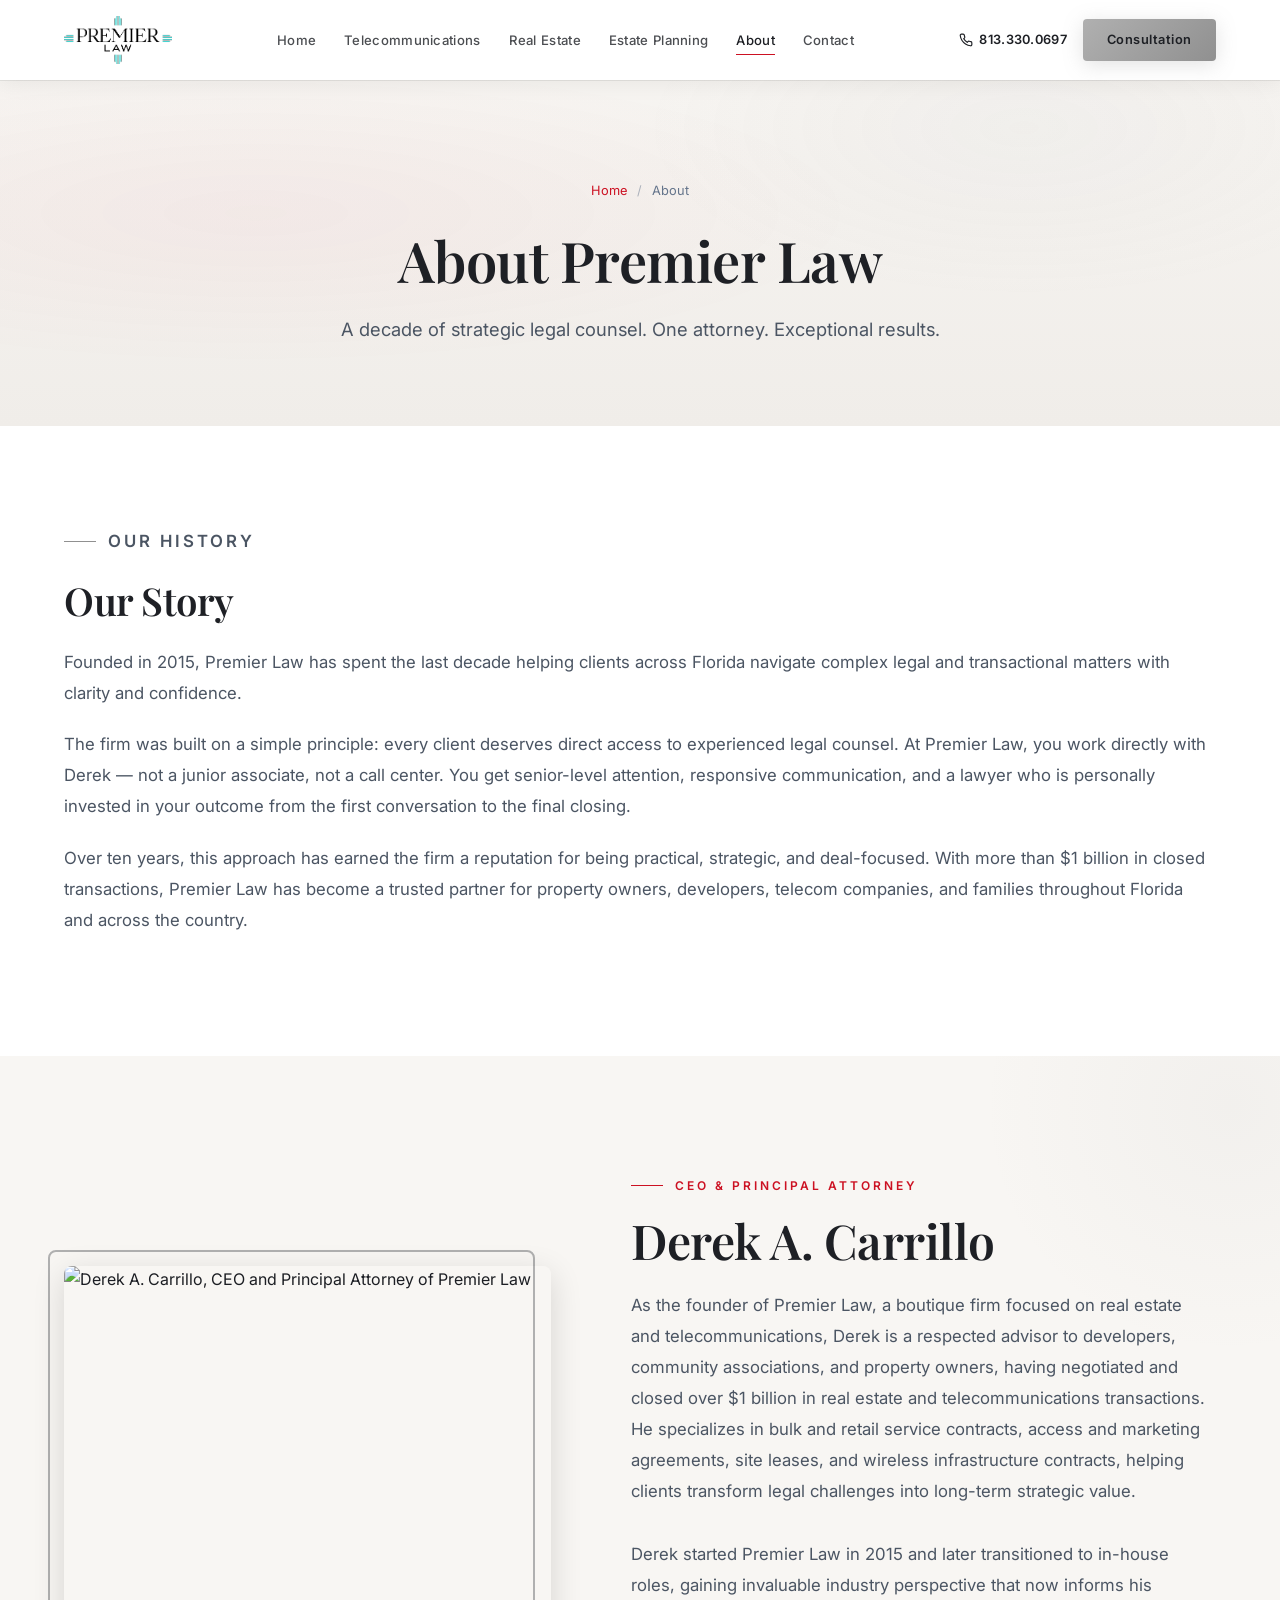
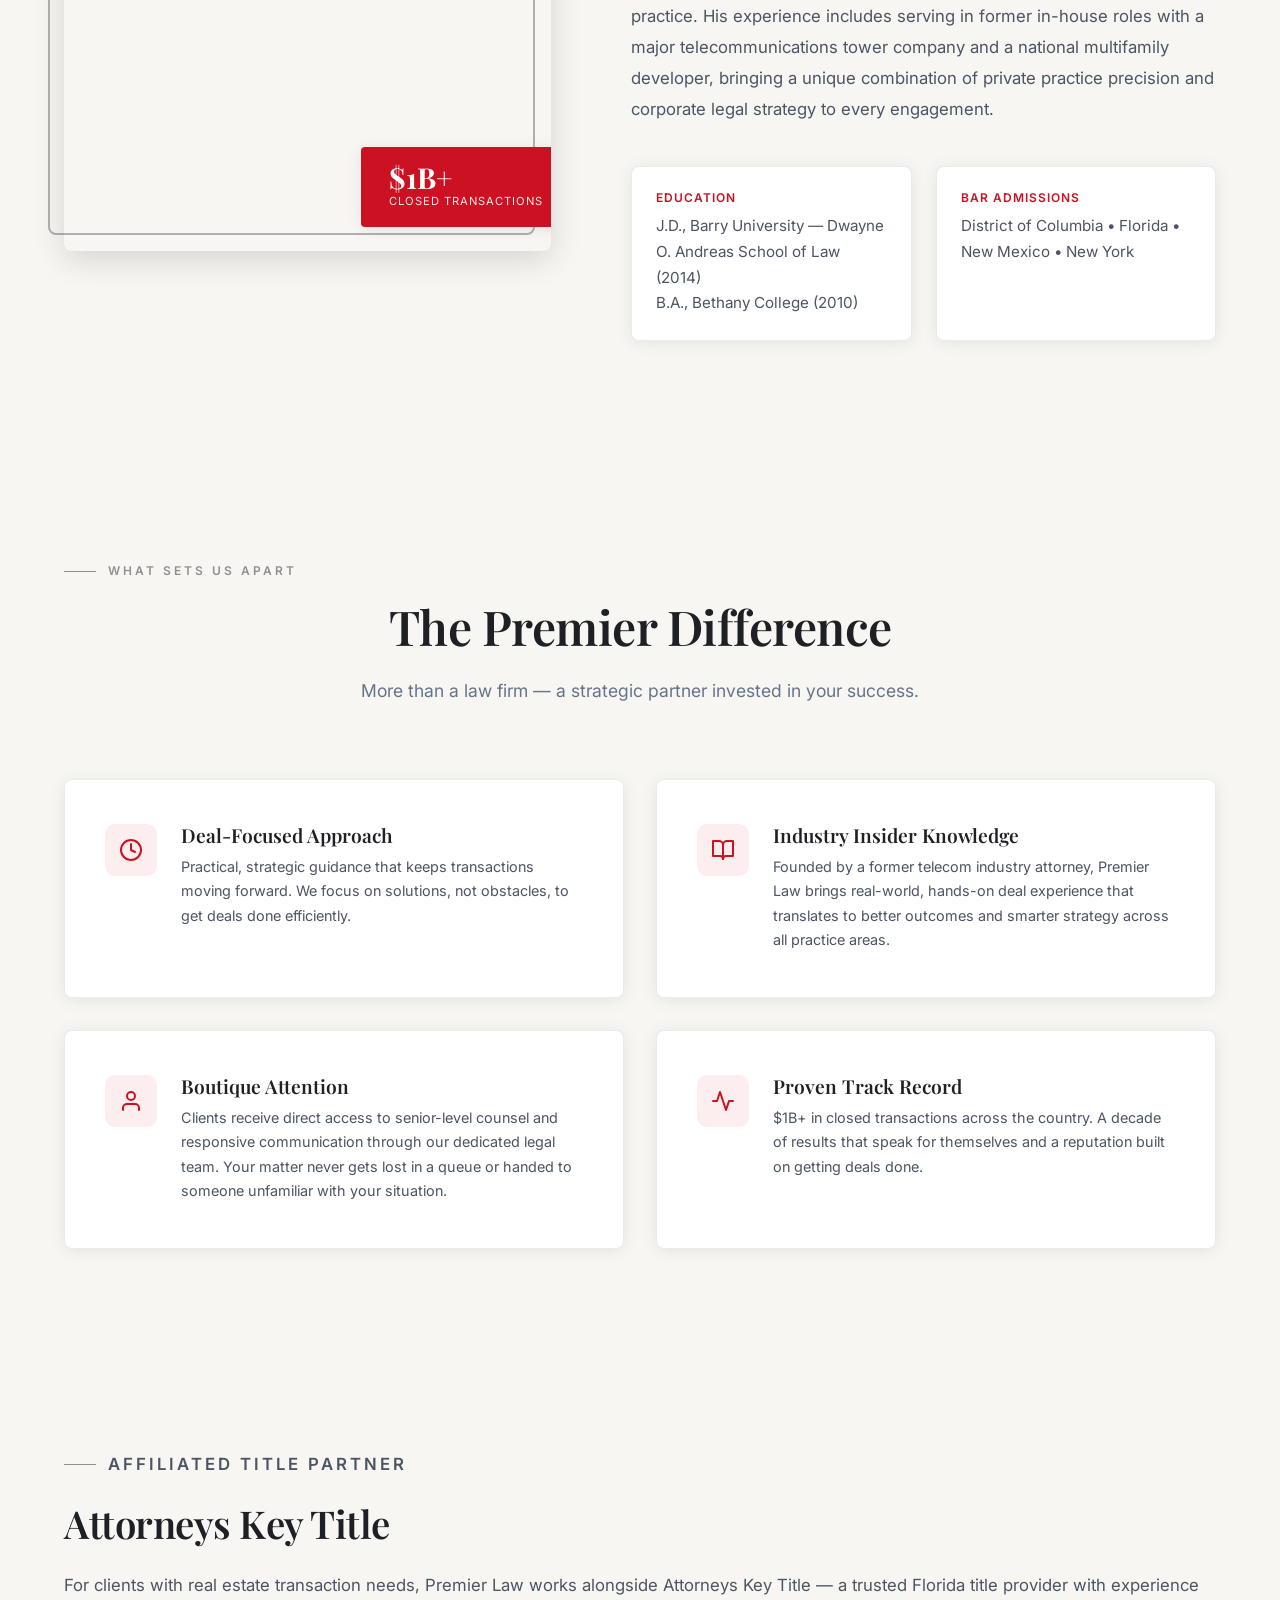
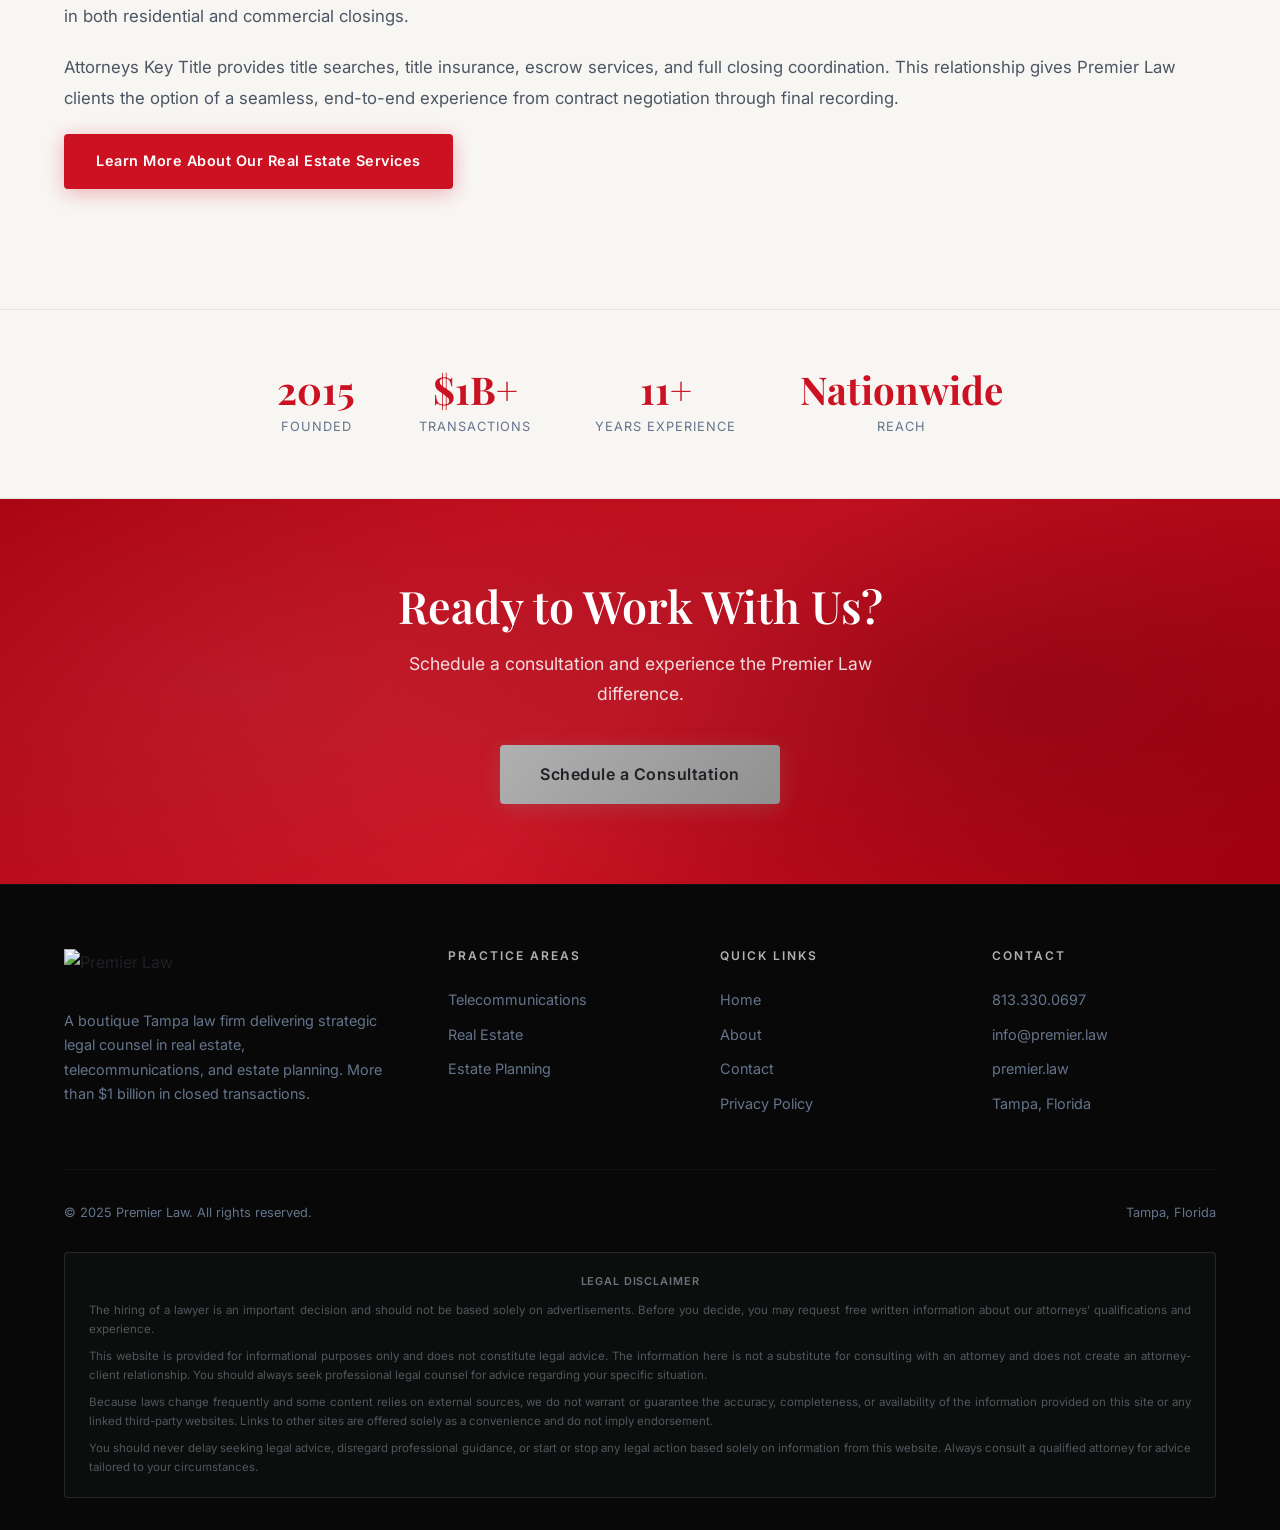
==== commit 723e4577: "Derek round of edits: 11+ years, justified disclaimer, remove legal-disclaimer page - Trust bar "10+" ====
--- a/about.html
+++ b/about.html
@@ -90,7 +90,7 @@
 <link rel="preconnect" href="https://fonts.gstatic.com" crossorigin>
 <link href="https://fonts.googleapis.com/css2?family=Playfair+Display:ital,wght@0,400;0,500;0,600;0,700;0,800;1,400;1,500&family=Inter:wght@300;400;500;600;700&display=swap" rel="stylesheet">
 
-<link rel="stylesheet" href="styles.css?v=20260420">
+<link rel="stylesheet" href="styles.css?v=20260517">
 
 <noscript><style>.reveal { opacity: 1; transform: none; }</style></noscript>
 </head>
@@ -341,7 +341,6 @@
         <a href="about.html">About</a>
         <a href="contact.html">Contact</a>
         <a href="privacy-policy.html">Privacy Policy</a>
-        <a href="legal-disclaimer.html">Legal Disclaimer</a>
       </div>
       <div class="footer-col">
         <h4>Contact</h4>
--- a/styles.css
+++ b/styles.css
@@ -586,40 +586,6 @@
   font-weight: 500;
 }
 
-/* Scroll indicator */
-.scroll-indicator {
-  position: absolute;
-  bottom: 32px;
-  left: 50%;
-  transform: translateX(-50%);
-  z-index: 1;
-  display: flex;
-  flex-direction: column;
-  align-items: center;
-  gap: 8px;
-  opacity: 0;
-  animation: fadeUp 0.8s 1.3s var(--transition-smooth) forwards;
-}
-
-.scroll-indicator span {
-  font-size: 0.65rem;
-  letter-spacing: 2px;
-  text-transform: uppercase;
-  color: var(--text-muted);
-}
-
-.scroll-line {
-  width: 1px;
-  height: 40px;
-  background: linear-gradient(to bottom, var(--crimson), transparent);
-  animation: scrollPulse 2s ease-in-out infinite;
-}
-
-@keyframes scrollPulse {
-  0%, 100% { opacity: 1; transform: scaleY(1); }
-  50% { opacity: 0.4; transform: scaleY(0.6); }
-}
-
 /* ============================================
    PRACTICE AREAS OVERVIEW
    ============================================ */
@@ -760,6 +726,23 @@
   align-items: center;
 }
 
+.about-grid.about-grid--solo {
+  grid-template-columns: 1fr;
+  max-width: 780px;
+  margin: 0 auto;
+  text-align: center;
+}
+
+.about-grid.about-grid--solo .section-label::before {
+  margin-left: auto;
+  margin-right: auto;
+}
+
+.about-grid.about-grid--solo .about-cta,
+.about-grid.about-grid--solo .about-stats {
+  justify-content: center;
+}
+
 .about-image-wrapper {
   position: relative;
 }
@@ -1336,6 +1319,42 @@
 
 .form-group.has-error .error-msg {
   display: block;
+}
+
+.form-consent .consent-label {
+  display: flex;
+  align-items: flex-start;
+  gap: 10px;
+  text-transform: none;
+  letter-spacing: 0;
+  font-size: 0.9rem;
+  font-weight: 400;
+  color: var(--text-dark);
+  cursor: pointer;
+  margin-bottom: 0;
+  line-height: 1.5;
+}
+
+.form-consent .consent-label input[type="checkbox"] {
+  width: 18px;
+  height: 18px;
+  padding: 0;
+  margin: 2px 0 0;
+  background: var(--off-white);
+  border: 1px solid rgba(0,0,0,0.25);
+  border-radius: 3px;
+  accent-color: var(--crimson);
+  flex-shrink: 0;
+  cursor: pointer;
+}
+
+.form-consent .consent-label a {
+  color: var(--crimson);
+  text-decoration: underline;
+}
+
+.form-consent.has-error .consent-label {
+  color: var(--crimson-light);
 }
 
 .form-submit {
@@ -1539,6 +1558,7 @@
   text-transform: uppercase;
   letter-spacing: 0.08em;
   font-size: 0.68rem;
+  text-align: center;
   margin-bottom: 10px !important;
 }
 
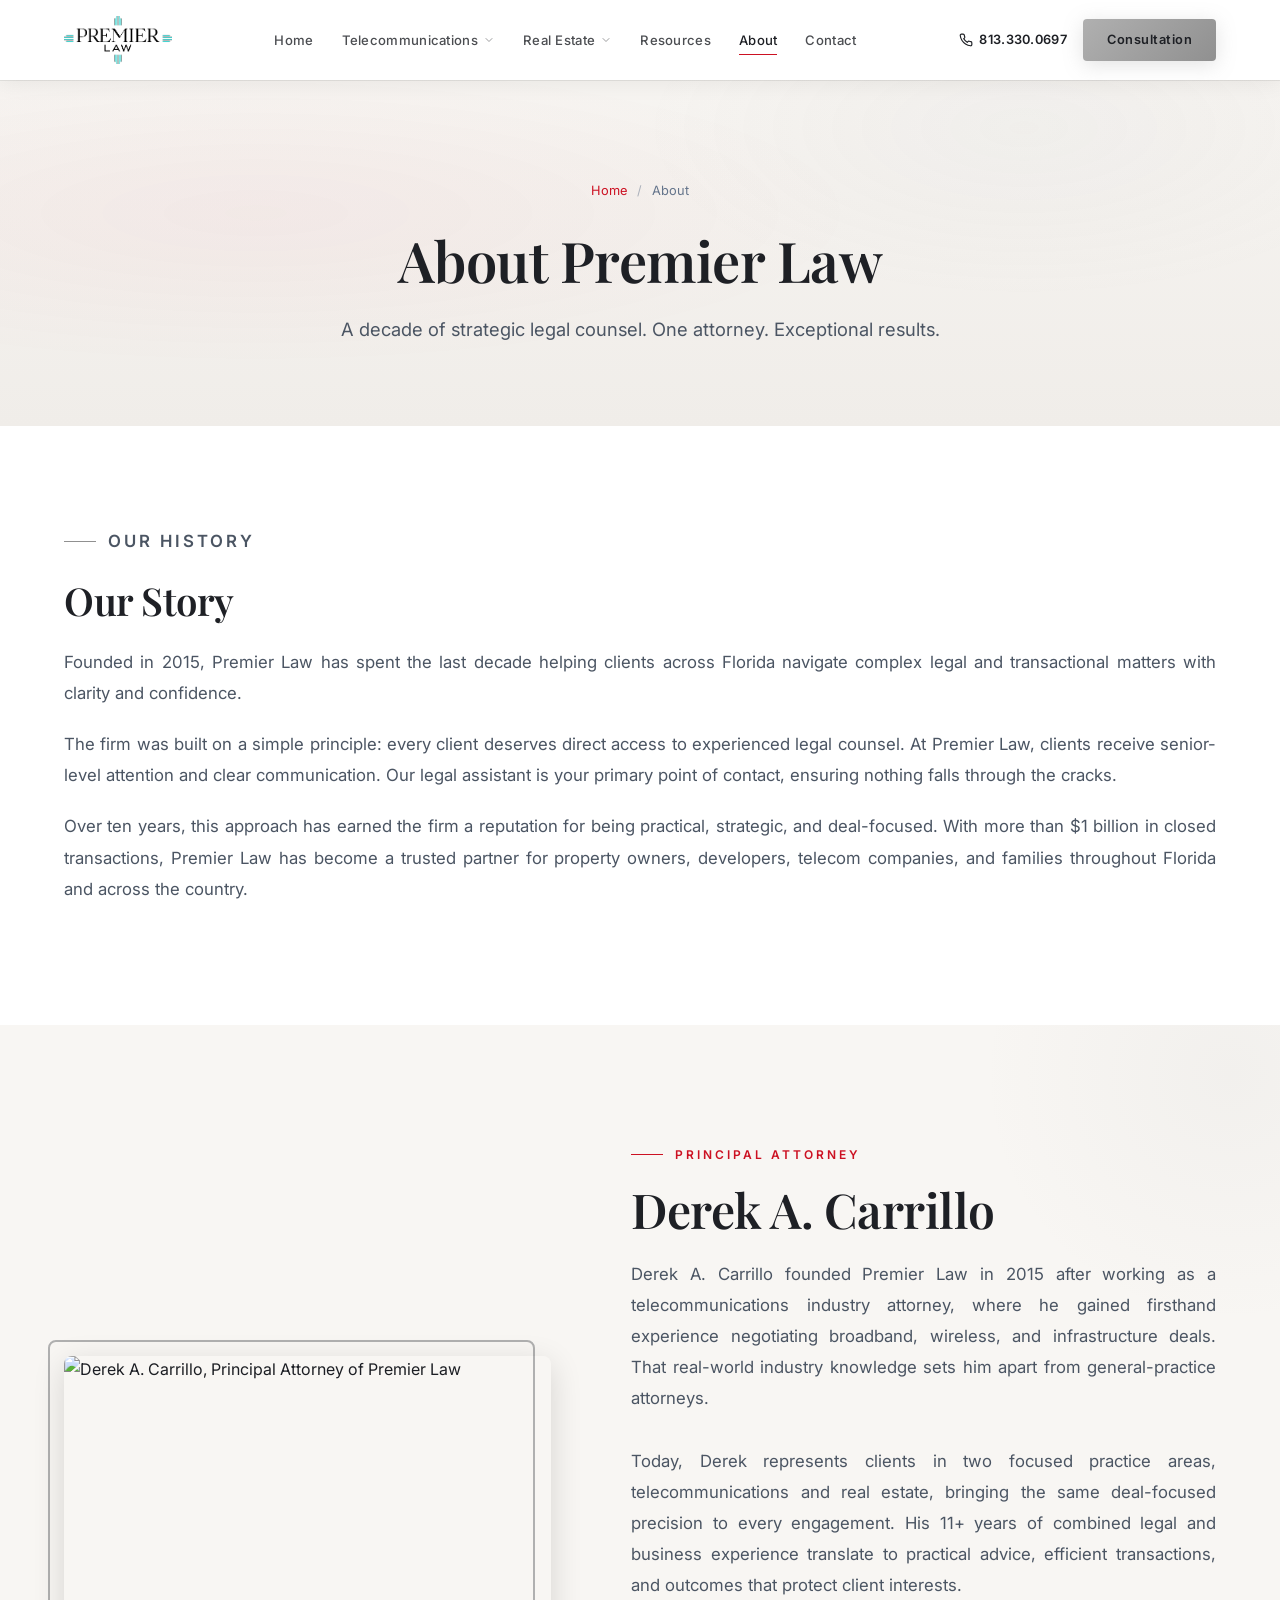
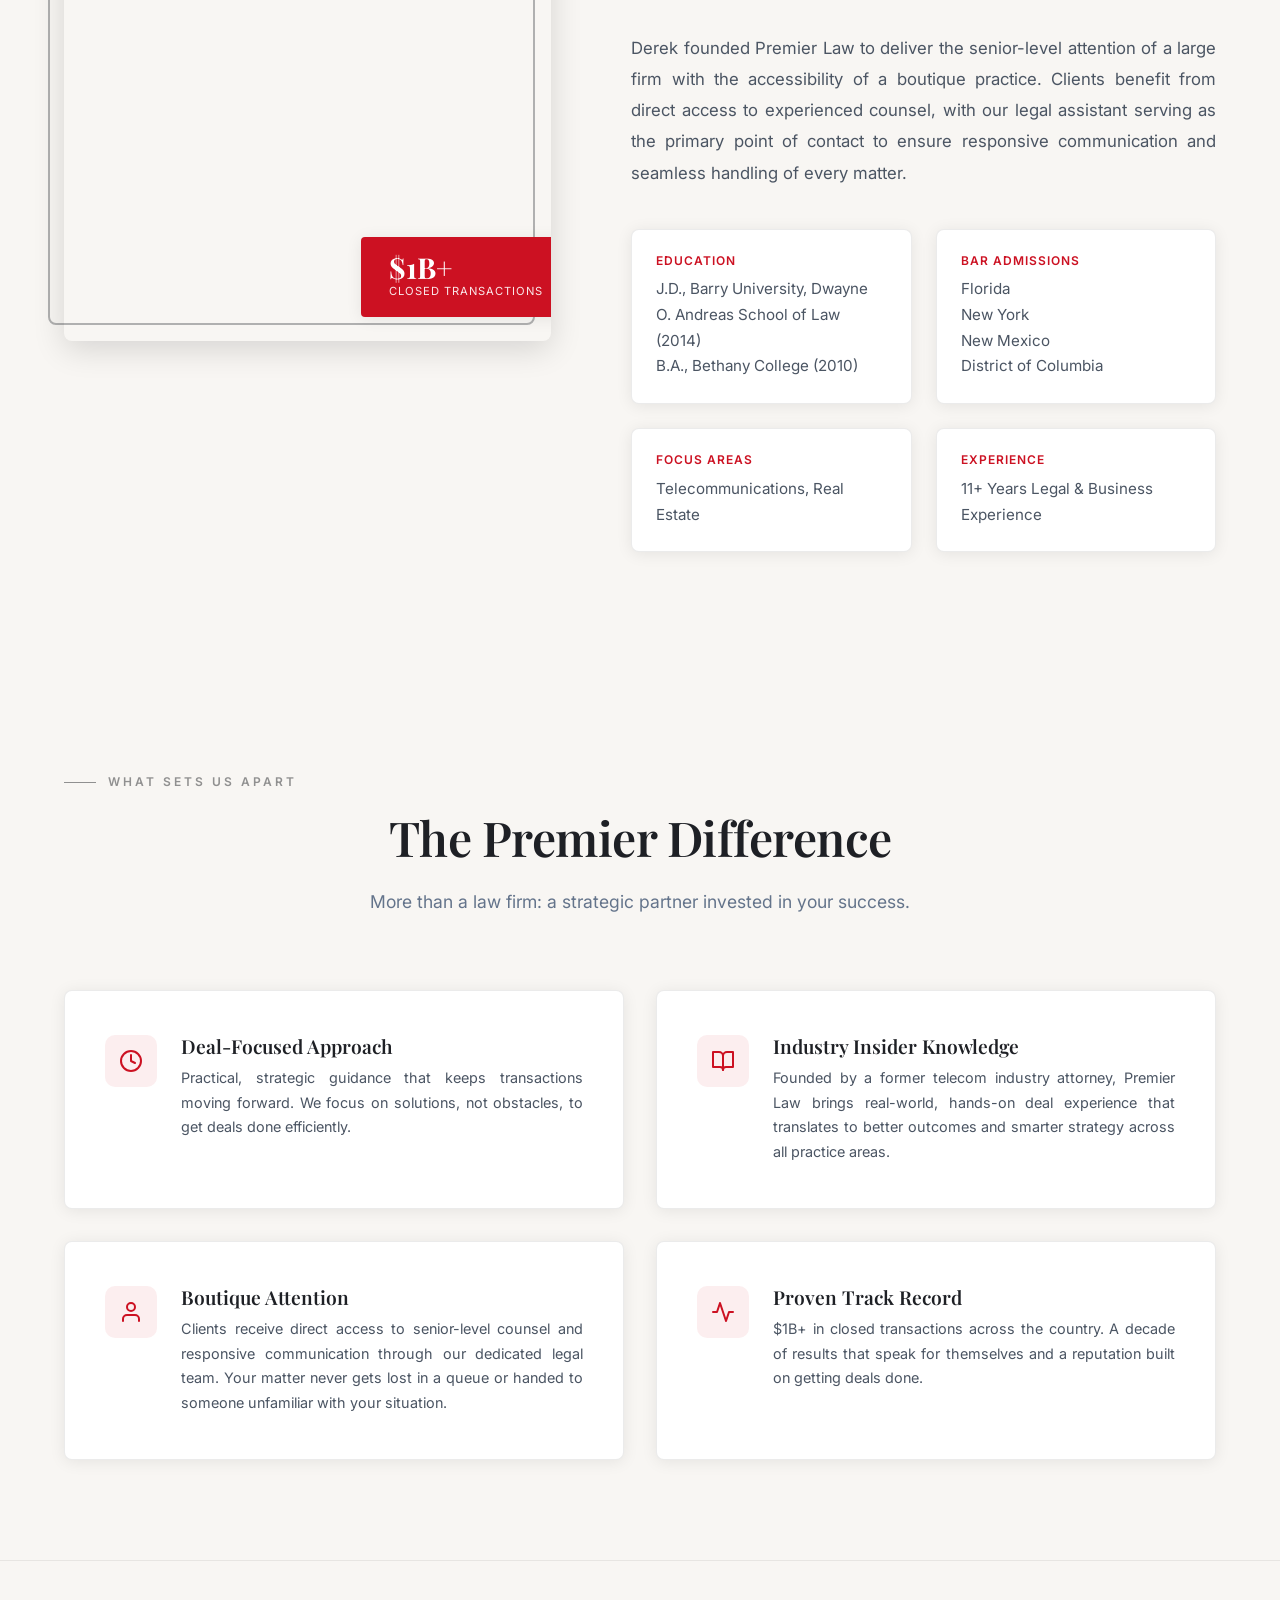
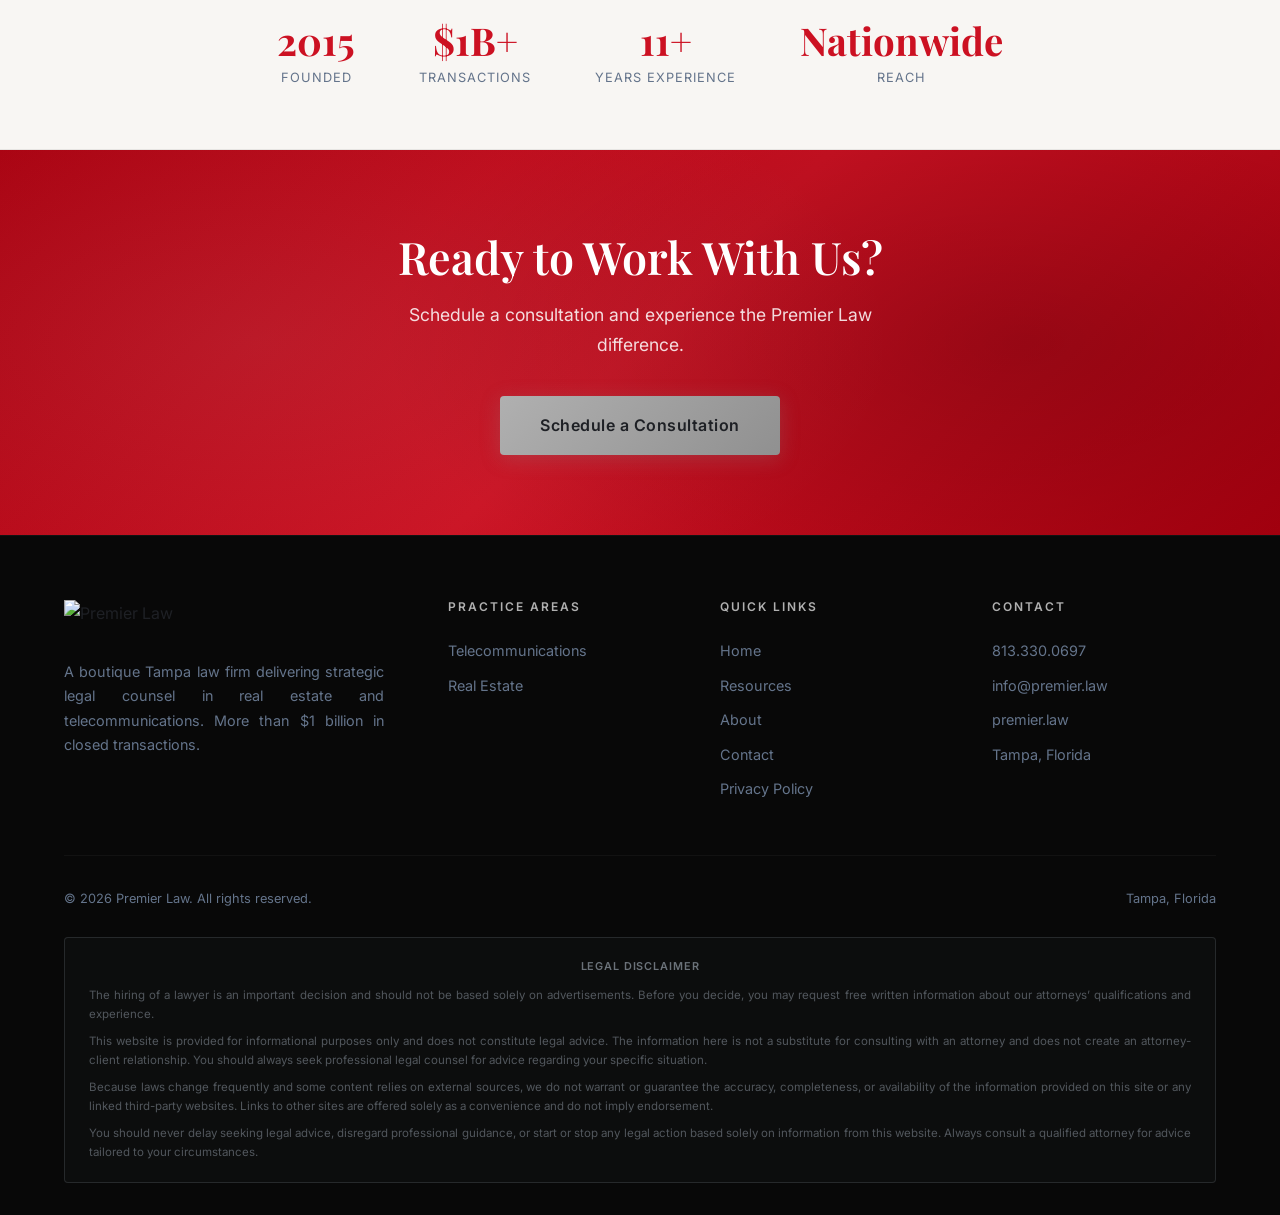
==== commit a6b82d76: "Ship the approved redesign to premier.law Replaces the live pages with the structure Derek approved " ====
--- a/about.html
+++ b/about.html
@@ -2,13 +2,14 @@
 <html lang="en" class="no-js">
 <head>
 <meta charset="UTF-8">
+<meta name="viewport" content="width=device-width, initial-scale=1.0">
 <link rel="icon" type="image/x-icon" href="assets/favicon.ico">
 <link rel="icon" type="image/png" sizes="32x32" href="assets/favicon-32x32.png">
 <link rel="icon" type="image/png" sizes="16x16" href="assets/favicon-16x16.png">
 <link rel="apple-touch-icon" sizes="180x180" href="assets/apple-touch-icon.png">
-<meta name="viewport" content="width=device-width, initial-scale=1.0">
+
 <title>About Premier Law | Derek A. Carrillo, Tampa Attorney</title>
-<meta name="description" content="Learn about Premier Law and founder Derek A. Carrillo. Founded in 2015, the boutique Tampa law firm has guided $1B+ in closed transactions in real estate, telecom, and estate planning.">
+<meta name="description" content="Learn about Premier Law and founder Derek A. Carrillo. Founded in 2015, the boutique Tampa law firm has guided $1B+ in closed transactions in real estate and telecom.">
 <meta name="keywords" content="Derek Carrillo attorney, Premier Law, Tampa law firm, about Premier Law, telecom attorney Florida, real estate lawyer Tampa">
 <meta name="author" content="Premier Law">
 <meta property="og:title" content="About Premier Law | Derek A. Carrillo">
@@ -24,12 +25,12 @@
   "@context": "https://schema.org",
   "@type": "Person",
   "name": "Derek A. Carrillo",
-  "jobTitle": "CEO & Principal Attorney",
+  "jobTitle": "Founder & Principal Attorney",
   "worksFor": {
     "@type": "LegalService",
     "name": "Premier Law"
   },
-  "knowsAbout": ["Real Estate Law", "Telecommunications Law", "Estate Planning"],
+  "knowsAbout": ["Real Estate Law", "Telecommunications Law"],
   "address": {
     "@type": "PostalAddress",
     "addressLocality": "Tampa",
@@ -46,7 +47,7 @@
   "founder": {
     "@type": "Person",
     "name": "Derek A. Carrillo",
-    "jobTitle": "CEO & Principal Attorney"
+    "jobTitle": "Founder & Principal Attorney"
   },
   "foundingDate": "2015",
   "url": "https://premier.law",
@@ -59,8 +60,8 @@
     "postalCode": "33602",
     "addressCountry": "US"
   },
-  "description": "Boutique Tampa law firm specializing in real estate, telecommunications, and estate planning with $1B+ in closed transactions.",
-  "knowsAbout": ["Real Estate Law", "Telecommunications Law", "Estate Planning"],
+  "description": "Boutique Tampa law firm specializing in real estate and telecommunications with $1B+ in closed transactions.",
+  "knowsAbout": ["Real Estate Law", "Telecommunications Law"],
   "image": "assets/premier-law-lockup-white.png"
 }
 </script>
@@ -90,7 +91,7 @@
 <link rel="preconnect" href="https://fonts.gstatic.com" crossorigin>
 <link href="https://fonts.googleapis.com/css2?family=Playfair+Display:ital,wght@0,400;0,500;0,600;0,700;0,800;1,400;1,500&family=Inter:wght@300;400;500;600;700&display=swap" rel="stylesheet">
 
-<link rel="stylesheet" href="styles.css?v=20260517">
+<link rel="stylesheet" href="styles.css?v=20260823">
 
 <noscript><style>.reveal { opacity: 1; transform: none; }</style></noscript>
 </head>
@@ -108,9 +109,24 @@
     </a>
     <nav class="nav-links" aria-label="Main navigation">
       <a href="index.html">Home</a>
-      <a href="telecommunications.html">Telecommunications</a>
-      <a href="real-estate.html">Real Estate</a>
-      <a href="estate-planning.html">Estate Planning</a>
+      <div class="nav-item">
+        <a href="telecommunications.html">Telecommunications<svg class="nav-caret" viewBox="0 0 24 24" fill="none" stroke="currentColor" stroke-width="2" stroke-linecap="round" stroke-linejoin="round"><polyline points="6 9 12 15 18 9"/></svg></a>
+        <div class="nav-dropdown">
+          <a href="mdu-broadband.html">MDU &amp; Broadband Transactions</a>
+          <a href="wireless-infrastructure.html">Wireless Infrastructure Transactions</a>
+        </div>
+      </div>
+      <div class="nav-item">
+        <a href="real-estate.html">Real Estate<svg class="nav-caret" viewBox="0 0 24 24" fill="none" stroke="currentColor" stroke-width="2" stroke-linecap="round" stroke-linejoin="round"><polyline points="6 9 12 15 18 9"/></svg></a>
+        <div class="nav-dropdown">
+          <a href="purchase-sale.html">Purchase &amp; Sale Transactions</a>
+          <a href="leases.html">Commercial &amp; Residential Leases</a>
+          <a href="landlord-evictions.html">Landlord Representation &amp; Evictions</a>
+          <a href="land-trusts.html">Land Trusts</a>
+          <a href="surplus-funds.html">Surplus Funds Recovery</a>
+        </div>
+      </div>
+      <a href="resources.html">Resources</a>
       <a href="about.html" class="active">About</a>
       <a href="contact.html">Contact</a>
     </nav>
@@ -133,8 +149,15 @@
 <div class="mobile-menu" id="mobileMenu" aria-hidden="true">
   <a href="index.html">Home</a>
   <a href="telecommunications.html">Telecommunications</a>
+  <a href="mdu-broadband.html" class="mobile-sub">MDU &amp; Broadband Transactions</a>
+  <a href="wireless-infrastructure.html" class="mobile-sub">Wireless Infrastructure Transactions</a>
   <a href="real-estate.html">Real Estate</a>
-  <a href="estate-planning.html">Estate Planning</a>
+  <a href="purchase-sale.html" class="mobile-sub">Purchase &amp; Sale Transactions</a>
+  <a href="leases.html" class="mobile-sub">Commercial &amp; Residential Leases</a>
+  <a href="landlord-evictions.html" class="mobile-sub">Landlord Representation &amp; Evictions</a>
+  <a href="land-trusts.html" class="mobile-sub">Land Trusts</a>
+  <a href="surplus-funds.html" class="mobile-sub">Surplus Funds Recovery</a>
+  <a href="resources.html">Resources</a>
   <a href="about.html">About</a>
   <a href="contact.html">Contact</a>
   <a href="tel:8133300697" class="mobile-phone">813.330.0697</a>
@@ -165,7 +188,7 @@
       <p class="section-label">Our History</p>
       <h2>Our Story</h2>
       <p>Founded in 2015, Premier Law has spent the last decade helping clients across Florida navigate complex legal and transactional matters with clarity and confidence.</p>
-      <p>The firm was built on a simple principle: every client deserves direct access to experienced legal counsel. At Premier Law, you work directly with Derek &mdash; not a junior associate, not a call center. You get senior-level attention, responsive communication, and a lawyer who is personally invested in your outcome from the first conversation to the final closing.</p>
+      <p>The firm was built on a simple principle: every client deserves direct access to experienced legal counsel. At Premier Law, clients receive senior-level attention and clear communication. Our legal assistant is your primary point of contact, ensuring nothing falls through the cracks.</p>
       <p>Over ten years, this approach has earned the firm a reputation for being practical, strategic, and deal-focused. With more than $1 billion in closed transactions, Premier Law has become a trusted partner for property owners, developers, telecom companies, and families throughout Florida and across the country.</p>
     </div>
   </div>
@@ -179,7 +202,7 @@
     <div class="about-grid">
       <div class="about-image-wrapper reveal">
         <div class="about-image">
-          <img src="assets/Derek-Carrillo.jpg" alt="Derek A. Carrillo, CEO and Principal Attorney of Premier Law" width="500" height="600" loading="lazy">
+          <img src="assets/Derek-Carrillo.jpg" alt="Derek A. Carrillo, Principal Attorney of Premier Law" width="500" height="600" loading="lazy">
           <div class="about-image-badge">
             <div class="badge-value">$1B+</div>
             <div class="badge-label">Closed Transactions</div>
@@ -188,22 +211,30 @@
       </div>
 
       <div class="about-content reveal reveal-delay-1">
-        <p class="section-label">CEO &amp; Principal Attorney</p>
+        <p class="section-label">Principal Attorney</p>
         <h2 class="section-heading">Derek A. Carrillo</h2>
-        <p class="about-text">As the founder of Premier Law, a boutique firm focused on real estate and telecommunications, Derek is a respected advisor to developers, community associations, and property owners, having negotiated and closed over $1 billion in real estate and telecommunications transactions. He specializes in bulk and retail service contracts, access and marketing agreements, site leases, and wireless infrastructure contracts, helping clients transform legal challenges into long-term strategic value.</p>
-        <p class="about-text">Derek started Premier Law in 2015 and later transitioned to in-house roles, gaining invaluable industry perspective that now informs his practice. His experience includes serving in former in-house roles with a major telecommunications tower company and a national multifamily developer, bringing a unique combination of private practice precision and corporate legal strategy to every engagement.</p>
+        <p class="about-text">Derek A. Carrillo founded Premier Law in 2015 after working as a telecommunications industry attorney, where he gained firsthand experience negotiating broadband, wireless, and infrastructure deals. That real-world industry knowledge sets him apart from general-practice attorneys.</p>
+        <p class="about-text">Today, Derek represents clients in two focused practice areas, telecommunications and real estate, bringing the same deal-focused precision to every engagement. His 11+ years of combined legal and business experience translate to practical advice, efficient transactions, and outcomes that protect client interests.</p>
+        <p class="about-text">Derek founded Premier Law to deliver the senior-level attention of a large firm with the accessibility of a boutique practice. Clients benefit from direct access to experienced counsel, with our legal assistant serving as the primary point of contact to ensure responsive communication and seamless handling of every matter.</p>
 
         <div class="credentials-grid">
           <div class="credential-item">
             <h4>Education</h4>
-            <p>J.D., Barry University &mdash; Dwayne O. Andreas School of Law (2014)</p>
+            <p>J.D., Barry University, Dwayne O. Andreas School of Law (2014)</p>
             <p>B.A., Bethany College (2010)</p>
           </div>
           <div class="credential-item">
             <h4>Bar Admissions</h4>
-            <p>District of Columbia &bull; Florida &bull; New Mexico &bull; New York</p>
-          </div>
-
+            <p>Florida<br>New York<br>New Mexico<br>District of Columbia</p>
+          </div>
+          <div class="credential-item">
+            <h4>Focus Areas</h4>
+            <p>Telecommunications, Real Estate</p>
+          </div>
+          <div class="credential-item">
+            <h4>Experience</h4>
+            <p>11+ Years Legal &amp; Business Experience</p>
+          </div>
         </div>
       </div>
     </div>
@@ -218,7 +249,7 @@
     <div class="why-header">
       <p class="section-label reveal">What Sets Us Apart</p>
       <h2 class="section-heading reveal reveal-delay-1">The Premier Difference</h2>
-      <p class="section-subtext reveal reveal-delay-2">More than a law firm &mdash; a strategic partner invested in your success.</p>
+      <p class="section-subtext reveal reveal-delay-2">More than a law firm: a strategic partner invested in your success.</p>
     </div>
 
     <div class="why-grid">
@@ -266,21 +297,6 @@
 </section>
 
 <!-- ============================================
-     ATTORNEYS KEY TITLE
-     ============================================ -->
-<section class="content-section content-section--light">
-  <div class="container">
-    <div class="content-text content-text--light reveal">
-      <p class="section-label">Affiliated Title Partner</p>
-      <h2>Attorneys Key Title</h2>
-      <p>For clients with real estate transaction needs, Premier Law works alongside Attorneys Key Title &mdash; a trusted Florida title provider with experience in both residential and commercial closings.</p>
-      <p>Attorneys Key Title provides title searches, title insurance, escrow services, and full closing coordination. This relationship gives Premier Law clients the option of a seamless, end-to-end experience from contract negotiation through final recording.</p>
-      <p><a href="real-estate.html" class="btn btn-crimson">Learn More About Our Real Estate Services</a></p>
-    </div>
-  </div>
-</section>
-
-<!-- ============================================
      STATS BAND
      ============================================ -->
 <section class="stats-band">
@@ -327,17 +343,17 @@
     <div class="footer-grid">
       <div class="footer-brand">
         <img src="assets/premier-law-lockup-white.png" alt="Premier Law" width="130" height="44" loading="lazy">
-        <p>A boutique Tampa law firm delivering strategic legal counsel in real estate, telecommunications, and estate planning. More than $1 billion in closed transactions.</p>
+        <p>A boutique Tampa law firm delivering strategic legal counsel in real estate and telecommunications. More than $1 billion in closed transactions.</p>
       </div>
       <div class="footer-col">
         <h4>Practice Areas</h4>
         <a href="telecommunications.html">Telecommunications</a>
         <a href="real-estate.html">Real Estate</a>
-        <a href="estate-planning.html">Estate Planning</a>
       </div>
       <div class="footer-col">
         <h4>Quick Links</h4>
         <a href="index.html">Home</a>
+        <a href="resources.html">Resources</a>
         <a href="about.html">About</a>
         <a href="contact.html">Contact</a>
         <a href="privacy-policy.html">Privacy Policy</a>
@@ -352,7 +368,7 @@
     </div>
 
     <div class="footer-bottom">
-      <p>&copy; 2025 Premier Law. All rights reserved.</p>
+      <p>&copy; 2026 Premier Law. All rights reserved.</p>
       <p>Tampa, Florida</p>
     </div>
 
--- a/styles.css
+++ b/styles.css
@@ -616,8 +616,10 @@
 
 .practice-cards {
   display: grid;
-  grid-template-columns: repeat(3, 1fr);
-  gap: 32px;
+  grid-template-columns: repeat(2, 1fr);
+  gap: 40px;
+  max-width: 960px;
+  margin: 0 auto;
 }
 
 .practice-card {
@@ -625,6 +627,8 @@
   border: 1px solid rgba(0,0,0,0.08);
   border-radius: 8px;
   padding: 48px 36px;
+  display: flex;
+  flex-direction: column;
   transition: all 0.5s var(--transition-smooth);
   position: relative;
   overflow: hidden;
@@ -671,12 +675,15 @@
   font-size: 0.95rem;
   line-height: 1.7;
   margin-bottom: 24px;
+  flex: 1;
 }
 
 .practice-card-link {
   font-size: 0.85rem;
   font-weight: 600;
   color: var(--crimson);
+  margin-top: auto;
+  align-self: flex-start;
   display: inline-flex;
   align-items: center;
   gap: 8px;
@@ -733,9 +740,8 @@
   text-align: center;
 }
 
-.about-grid.about-grid--solo .section-label::before {
-  margin-left: auto;
-  margin-right: auto;
+.about-grid.about-grid--solo .section-label {
+  justify-content: center;
 }
 
 .about-grid.about-grid--solo .about-cta,
@@ -1057,7 +1063,8 @@
   line-height: 1.7;
 }
 
-.feature-box-text--dark {
+.feature-box-text--dark,
+.feature-box-text--light {
   color: var(--text-dark-secondary);
 }
 
@@ -1321,6 +1328,215 @@
   display: block;
 }
 
+.form-submit {
+  margin-top: 8px;
+}
+
+.form-submit .btn {
+  width: 100%;
+  justify-content: center;
+  padding: 16px;
+  font-size: 1rem;
+}
+
+.form-success {
+  display: none;
+  text-align: center;
+  padding: 60px 20px;
+}
+
+.form-success svg {
+  width: 64px;
+  height: 64px;
+  color: var(--crimson);
+  margin-bottom: 20px;
+}
+
+.form-success h3 {
+  font-size: 1.6rem;
+  color: var(--text-dark);
+  margin-bottom: 12px;
+}
+
+.form-success p {
+  color: var(--text-muted);
+  font-size: 1rem;
+}
+
+/* Contact info side */
+.contact-info {
+  padding-top: 20px;
+}
+
+.contact-info-item {
+  display: flex;
+  gap: 20px;
+  margin-bottom: 36px;
+  align-items: flex-start;
+}
+
+.contact-info-icon {
+  width: 48px;
+  height: 48px;
+  border-radius: 8px;
+  background: rgba(204, 17, 34, 0.07);
+  display: flex;
+  align-items: center;
+  justify-content: center;
+  flex-shrink: 0;
+  color: var(--crimson);
+}
+
+.contact-info-icon svg {
+  width: 20px;
+  height: 20px;
+}
+
+.contact-info-label {
+  font-size: 0.75rem;
+  font-weight: 600;
+  text-transform: uppercase;
+  letter-spacing: 1px;
+  color: var(--text-muted);
+  margin-bottom: 4px;
+}
+
+.contact-info-value {
+  font-size: 1.05rem;
+  color: var(--text-dark);
+}
+
+.contact-info-value a {
+  transition: color 0.3s;
+}
+
+.contact-info-value a:hover {
+  color: var(--crimson);
+}
+
+/* Tampa skyline decorative */
+.tampa-visual {
+  margin-top: 48px;
+  padding: 40px;
+  border-radius: 8px;
+  background: var(--white);
+  border: 1px solid rgba(0,0,0,0.08);
+  box-shadow: var(--shadow-card);
+  text-align: center;
+}
+
+.tampa-visual svg {
+  width: 100%;
+  max-width: 320px;
+  height: auto;
+  opacity: 0.2;
+  margin: 0 auto 20px;
+}
+
+.tampa-visual p {
+  font-family: var(--font-heading);
+  font-size: 1.1rem;
+  font-style: italic;
+  color: var(--text-muted);
+}
+
+/* ============================================
+   FOOTER
+   ============================================ */
+.footer {
+  padding: 64px 0 32px;
+  background: var(--navy-deep);
+  border-top: 1px solid rgba(255,255,255,0.04);
+}
+
+.footer-grid {
+  display: grid;
+  grid-template-columns: 1.5fr 1fr 1fr 1fr;
+  gap: 48px;
+  margin-bottom: 48px;
+}
+
+.footer-brand img {
+  height: 44px;
+  margin-bottom: 16px;
+}
+
+.footer-brand p {
+  color: var(--text-muted);
+  font-size: 0.9rem;
+  line-height: 1.7;
+  max-width: 320px;
+}
+
+.footer-col h4 {
+  font-family: var(--font-body);
+  font-size: 0.75rem;
+  font-weight: 600;
+  text-transform: uppercase;
+  letter-spacing: 2px;
+  color: var(--gold);
+  margin-bottom: 20px;
+}
+
+.footer-col a {
+  display: block;
+  color: var(--text-muted);
+  font-size: 0.9rem;
+  padding: 5px 0;
+  transition: color 0.3s;
+}
+
+.footer-col a:hover {
+  color: var(--white);
+}
+
+.footer-bottom {
+  padding-top: 32px;
+  border-top: 1px solid rgba(255,255,255,0.04);
+  display: flex;
+  justify-content: space-between;
+  align-items: center;
+  flex-wrap: wrap;
+  gap: 16px;
+}
+
+.footer-bottom p {
+  font-size: 0.8rem;
+  color: var(--text-muted);
+}
+
+.footer-disclaimer {
+  font-size: 0.72rem;
+  color: rgba(139, 148, 158, 0.55);
+  max-width: 100%;
+  line-height: 1.65;
+  text-align: justify;
+  margin: 28px 0 0;
+  border: 1px solid rgba(139, 148, 158, 0.2);
+  border-radius: var(--border-radius);
+  padding: 20px 24px;
+  background: rgba(139, 148, 158, 0.04);
+}
+
+.footer-disclaimer p {
+  margin: 0 0 8px;
+}
+
+.footer-disclaimer p:last-child {
+  margin-bottom: 0;
+}
+
+.footer-disclaimer-title {
+  font-weight: 600;
+  color: rgba(139, 148, 158, 0.75);
+  text-transform: uppercase;
+  letter-spacing: 0.08em;
+  font-size: 0.68rem;
+  text-align: center;
+  margin-bottom: 10px !important;
+}
+
+/* Contact form: Important Notice acknowledgement */
 .form-consent .consent-label {
   display: flex;
   align-items: flex-start;
@@ -1357,211 +1573,6 @@
   color: var(--crimson-light);
 }
 
-.form-submit {
-  margin-top: 8px;
-}
-
-.form-submit .btn {
-  width: 100%;
-  justify-content: center;
-  padding: 16px;
-  font-size: 1rem;
-}
-
-.form-success {
-  display: none;
-  text-align: center;
-  padding: 60px 20px;
-}
-
-.form-success svg {
-  width: 64px;
-  height: 64px;
-  color: var(--crimson);
-  margin-bottom: 20px;
-}
-
-.form-success h3 {
-  font-size: 1.6rem;
-  color: var(--text-dark);
-  margin-bottom: 12px;
-}
-
-.form-success p {
-  color: var(--text-muted);
-  font-size: 1rem;
-}
-
-/* Contact info side */
-.contact-info {
-  padding-top: 20px;
-}
-
-.contact-info-item {
-  display: flex;
-  gap: 20px;
-  margin-bottom: 36px;
-  align-items: flex-start;
-}
-
-.contact-info-icon {
-  width: 48px;
-  height: 48px;
-  border-radius: 8px;
-  background: rgba(204, 17, 34, 0.07);
-  display: flex;
-  align-items: center;
-  justify-content: center;
-  flex-shrink: 0;
-  color: var(--crimson);
-}
-
-.contact-info-icon svg {
-  width: 20px;
-  height: 20px;
-}
-
-.contact-info-label {
-  font-size: 0.75rem;
-  font-weight: 600;
-  text-transform: uppercase;
-  letter-spacing: 1px;
-  color: var(--text-muted);
-  margin-bottom: 4px;
-}
-
-.contact-info-value {
-  font-size: 1.05rem;
-  color: var(--text-dark);
-}
-
-.contact-info-value a {
-  transition: color 0.3s;
-}
-
-.contact-info-value a:hover {
-  color: var(--crimson);
-}
-
-/* Tampa skyline decorative */
-.tampa-visual {
-  margin-top: 48px;
-  padding: 40px;
-  border-radius: 8px;
-  background: var(--white);
-  border: 1px solid rgba(0,0,0,0.08);
-  box-shadow: var(--shadow-card);
-  text-align: center;
-}
-
-.tampa-visual svg {
-  width: 100%;
-  max-width: 320px;
-  height: auto;
-  opacity: 0.2;
-  margin: 0 auto 20px;
-}
-
-.tampa-visual p {
-  font-family: var(--font-heading);
-  font-size: 1.1rem;
-  font-style: italic;
-  color: var(--text-muted);
-}
-
-/* ============================================
-   FOOTER
-   ============================================ */
-.footer {
-  padding: 64px 0 32px;
-  background: var(--navy-deep);
-  border-top: 1px solid rgba(255,255,255,0.04);
-}
-
-.footer-grid {
-  display: grid;
-  grid-template-columns: 1.5fr 1fr 1fr 1fr;
-  gap: 48px;
-  margin-bottom: 48px;
-}
-
-.footer-brand img {
-  height: 44px;
-  margin-bottom: 16px;
-}
-
-.footer-brand p {
-  color: var(--text-muted);
-  font-size: 0.9rem;
-  line-height: 1.7;
-  max-width: 320px;
-}
-
-.footer-col h4 {
-  font-family: var(--font-body);
-  font-size: 0.75rem;
-  font-weight: 600;
-  text-transform: uppercase;
-  letter-spacing: 2px;
-  color: var(--gold);
-  margin-bottom: 20px;
-}
-
-.footer-col a {
-  display: block;
-  color: var(--text-muted);
-  font-size: 0.9rem;
-  padding: 5px 0;
-  transition: color 0.3s;
-}
-
-.footer-col a:hover {
-  color: var(--white);
-}
-
-.footer-bottom {
-  padding-top: 32px;
-  border-top: 1px solid rgba(255,255,255,0.04);
-  display: flex;
-  justify-content: space-between;
-  align-items: center;
-  flex-wrap: wrap;
-  gap: 16px;
-}
-
-.footer-bottom p {
-  font-size: 0.8rem;
-  color: var(--text-muted);
-}
-
-.footer-disclaimer {
-  font-size: 0.72rem;
-  color: rgba(139, 148, 158, 0.55);
-  max-width: 100%;
-  line-height: 1.65;
-  text-align: justify;
-  margin: 28px 0 0;
-  border: 1px solid rgba(139, 148, 158, 0.2);
-  border-radius: var(--border-radius);
-  padding: 20px 24px;
-  background: rgba(139, 148, 158, 0.04);
-}
-.footer-disclaimer p {
-  margin: 0 0 8px;
-}
-.footer-disclaimer p:last-child {
-  margin-bottom: 0;
-}
-.footer-disclaimer-title {
-  font-weight: 600;
-  color: rgba(139, 148, 158, 0.75);
-  text-transform: uppercase;
-  letter-spacing: 0.08em;
-  font-size: 0.68rem;
-  text-align: center;
-  margin-bottom: 10px !important;
-}
-
 /* ============================================
    RESPONSIVE DESIGN
    ============================================ */
@@ -1613,6 +1624,10 @@
 @media (max-width: 768px) {
   :root {
     --header-height: 64px;
+  }
+
+  .hero-heading br.desktop-only {
+    display: none;
   }
 
   .nav-links,
@@ -2010,3 +2025,70 @@
    ============================================ */
 .no-js .reveal { opacity: 1; transform: none; }
 .no-js .faq-answer { max-height: none; }
+
+/* ============================================
+   JUSTIFIED COPY (Derek, Aug 2026: justify every block of copy)
+   ============================================ */
+.content-text p,
+.about-text,
+.practice-card p,
+.why-card p,
+.faq-answer-inner,
+.footer-brand p,
+.footer-disclaimer,
+.feature-box-text--dark,
+.feature-box-text--light {
+  text-align: justify;
+}
+
+/* NAV DROPDOWNS, RESOURCE GRID, ARTICLE PAGES */
+/* Nav dropdowns */
+.nav-item { position: relative; display: flex; align-items: center; }
+.nav-item > a { display: inline-flex; align-items: center; gap: 5px; }
+.nav-caret { width: 12px; height: 12px; opacity: 0.55; transition: transform 0.25s; flex-shrink: 0; }
+.nav-item:hover .nav-caret, .nav-item:focus-within .nav-caret { transform: rotate(180deg); }
+.nav-dropdown {
+  position: absolute; top: calc(100% + 14px); left: -18px; min-width: 300px;
+  background: #fff; border-radius: 12px; padding: 10px;
+  box-shadow: 0 18px 50px rgba(15, 17, 21, 0.14), 0 2px 8px rgba(15, 17, 21, 0.08);
+  opacity: 0; visibility: hidden; transform: translateY(10px);
+  transition: opacity 0.22s ease, transform 0.22s ease, visibility 0.22s;
+  z-index: 1200;
+}
+.nav-dropdown::before {
+  content: ''; position: absolute; top: -14px; left: 0; right: 0; height: 14px;
+}
+.nav-dropdown a {
+  display: block; padding: 11px 14px; border-radius: 8px;
+  font-size: 0.84rem; font-weight: 500; color: rgba(30, 32, 37, 0.85);
+  white-space: nowrap;
+}
+.nav-dropdown a::after { display: none; }
+.nav-dropdown a:hover { background: rgba(139, 21, 40, 0.06); color: var(--crimson); }
+.nav-dropdown a.active { color: var(--crimson); }
+.nav-item:hover .nav-dropdown, .nav-item:focus-within .nav-dropdown {
+  opacity: 1; visibility: visible; transform: translateY(0);
+}
+
+/* Mobile submenu indent */
+.mobile-menu .mobile-sub { padding-left: 22px; font-size: 0.95em; opacity: 0.8; }
+
+/* Resources grid */
+.resource-grid {
+  display: grid; grid-template-columns: repeat(3, 1fr); gap: 24px; margin-top: 48px;
+}
+.resource-card {
+  background: #fff; border: 1px solid rgba(30, 32, 37, 0.09); border-radius: 14px;
+  padding: 30px 28px; display: flex; flex-direction: column; gap: 12px;
+  transition: transform 0.3s, box-shadow 0.3s; color: inherit;
+}
+a.resource-card:hover { transform: translateY(-4px); box-shadow: 0 16px 40px rgba(15, 17, 21, 0.10); }
+.resource-card h3 { font-family: 'Playfair Display', serif; font-size: 1.25rem; line-height: 1.3; margin: 0; color: var(--text-dark, #1e2025); }
+.resource-card-cat { font-size: 0.72rem; letter-spacing: 1.5px; text-transform: uppercase; font-weight: 600; color: var(--crimson); margin: 0; }
+.resource-card-blurb { font-size: 0.92rem; line-height: 1.7; color: rgba(30, 32, 37, 0.7); margin: 0; text-align: justify; flex: 1; }
+.resource-card--soon { opacity: 0.72; }
+.resource-soon { font-size: 0.72rem; letter-spacing: 1.5px; text-transform: uppercase; font-weight: 600; color: rgba(30, 32, 37, 0.45); }
+@media (max-width: 900px) { .resource-grid { grid-template-columns: 1fr; } }
+
+/* Article pages */
+.article-section .content-text h2 { margin-top: 8px; }
